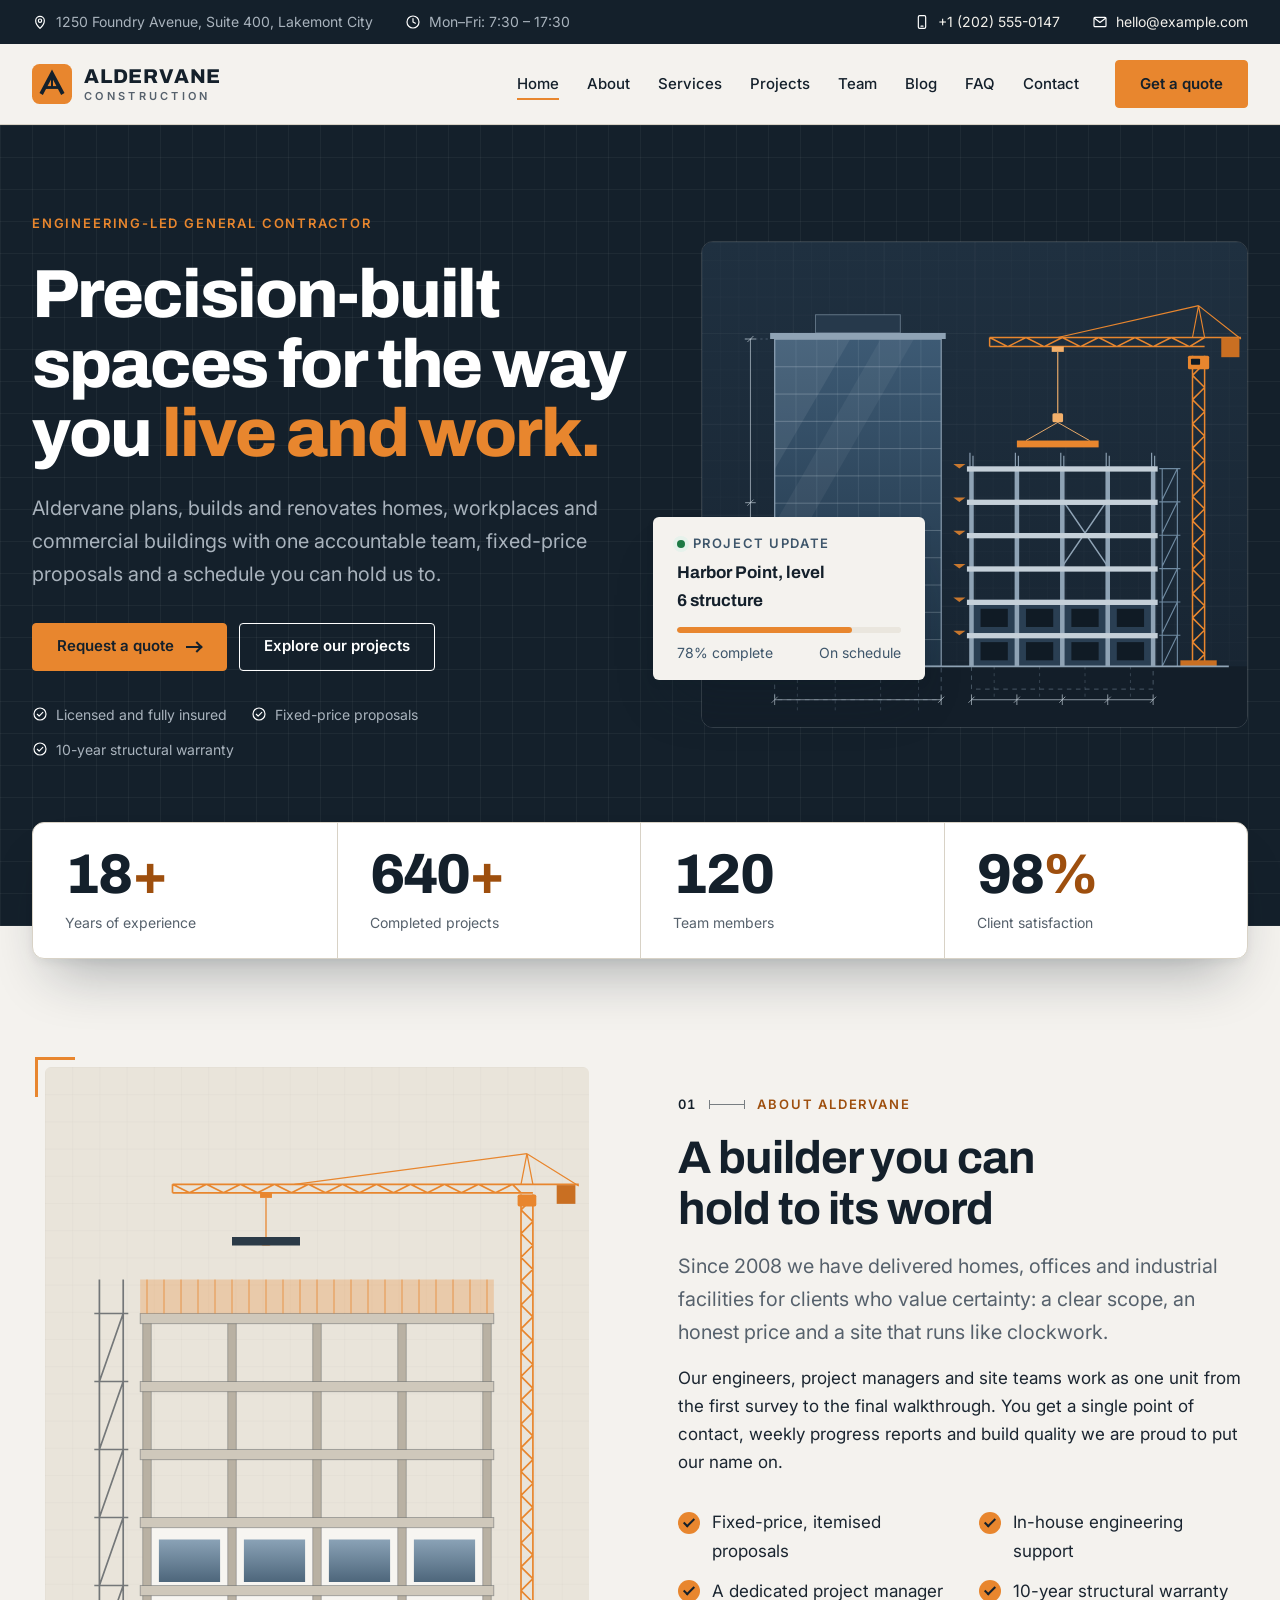
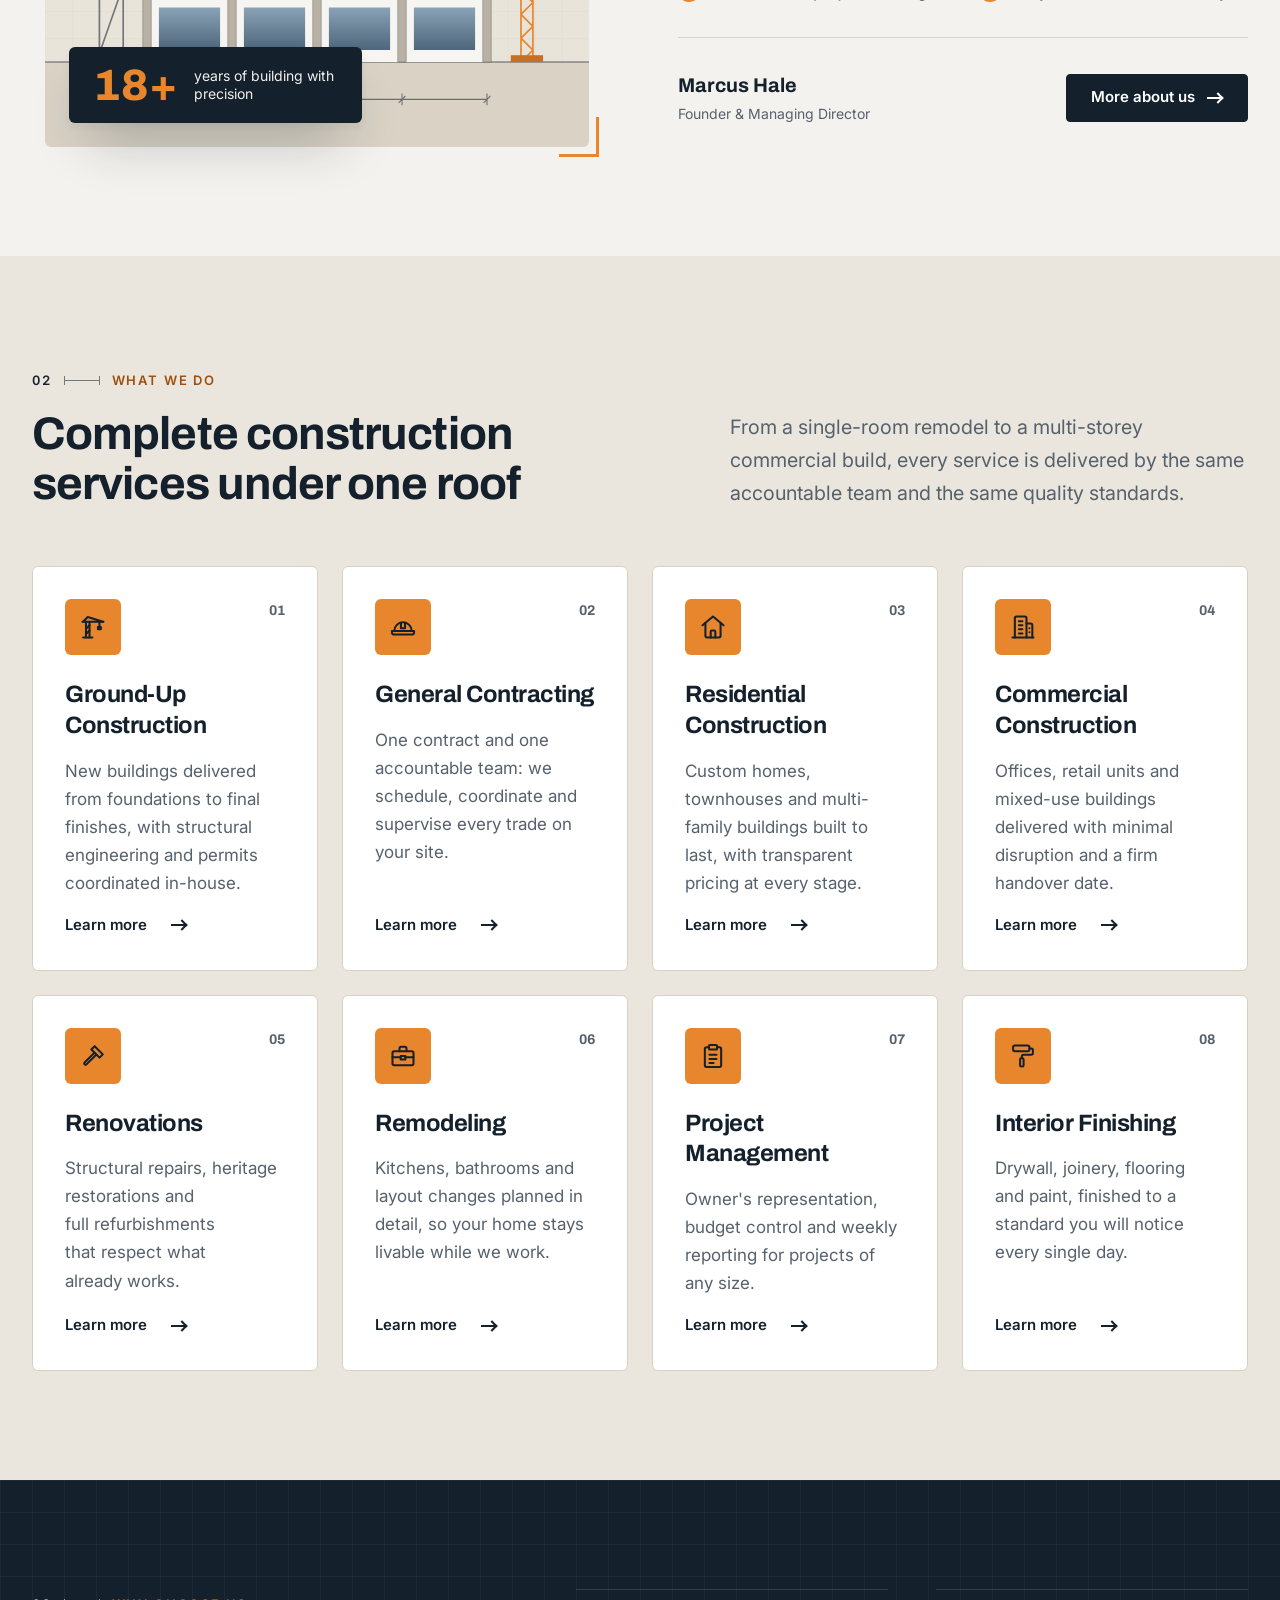
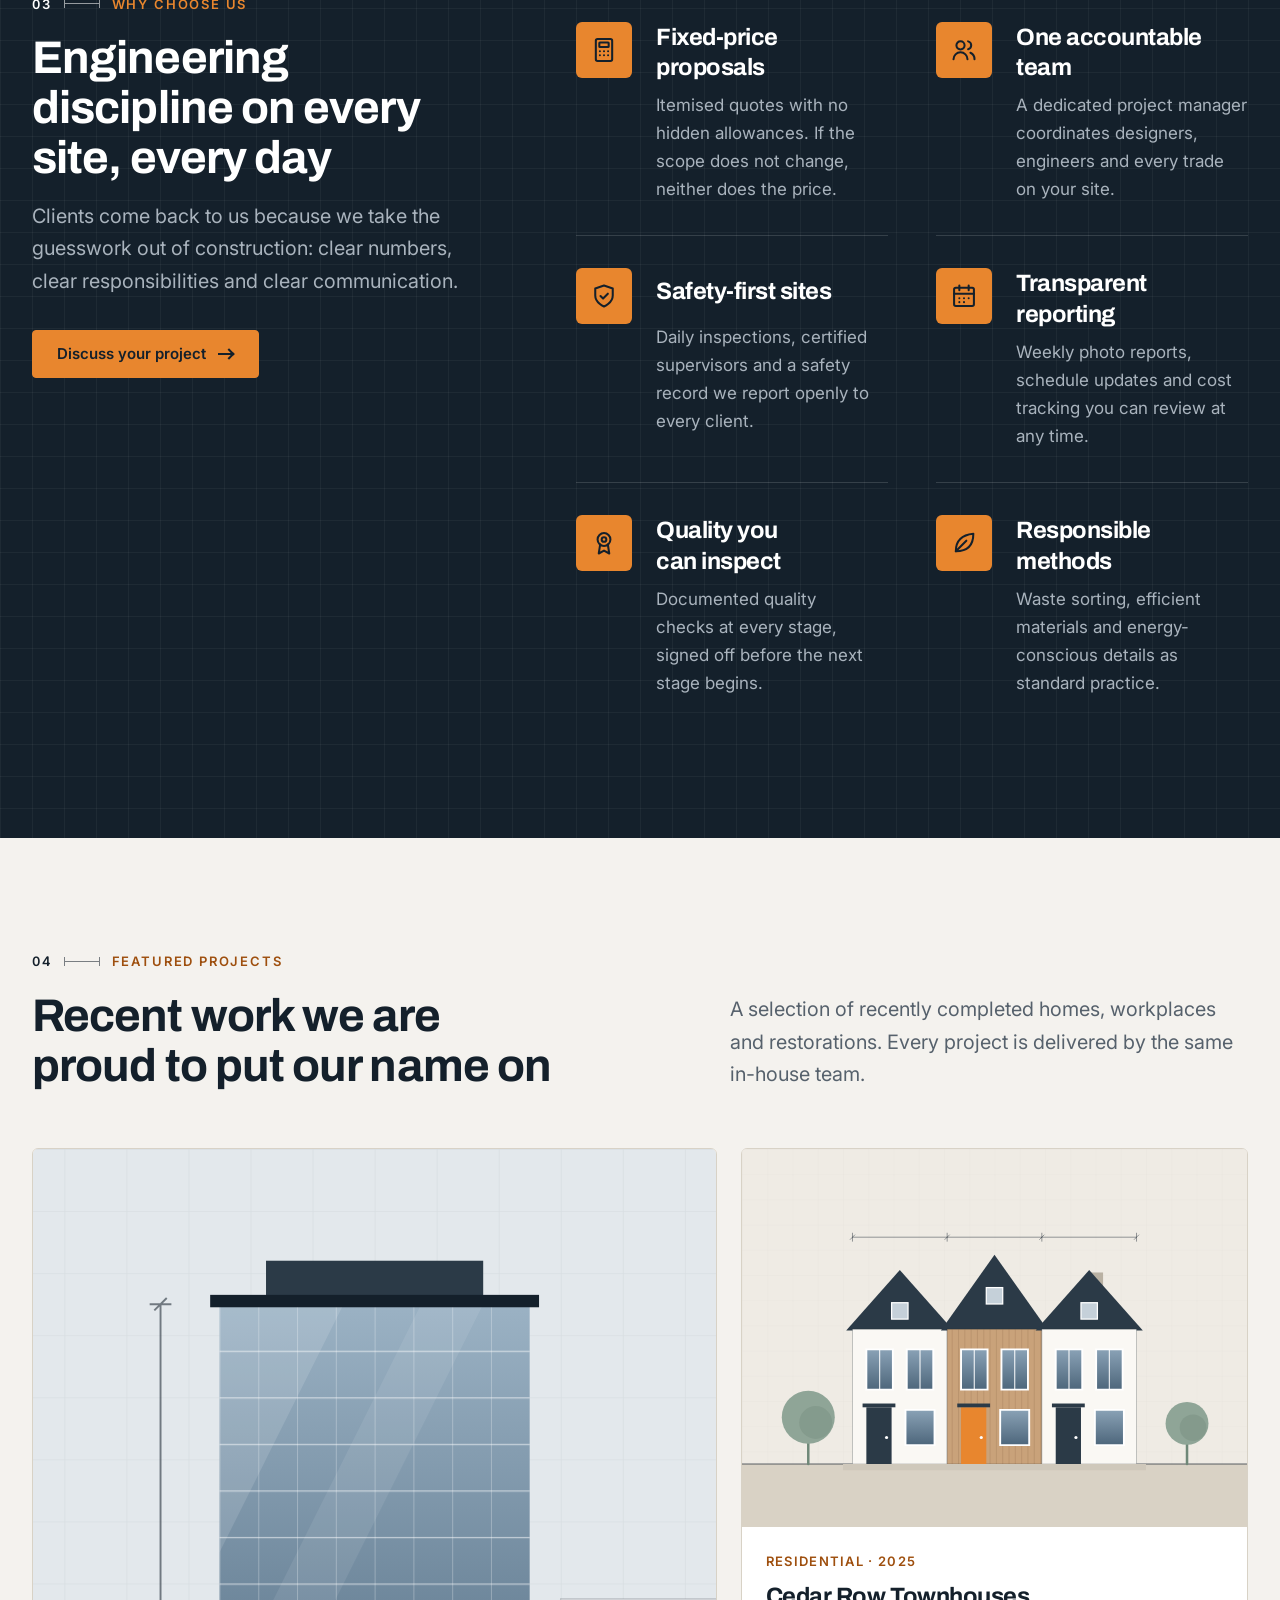
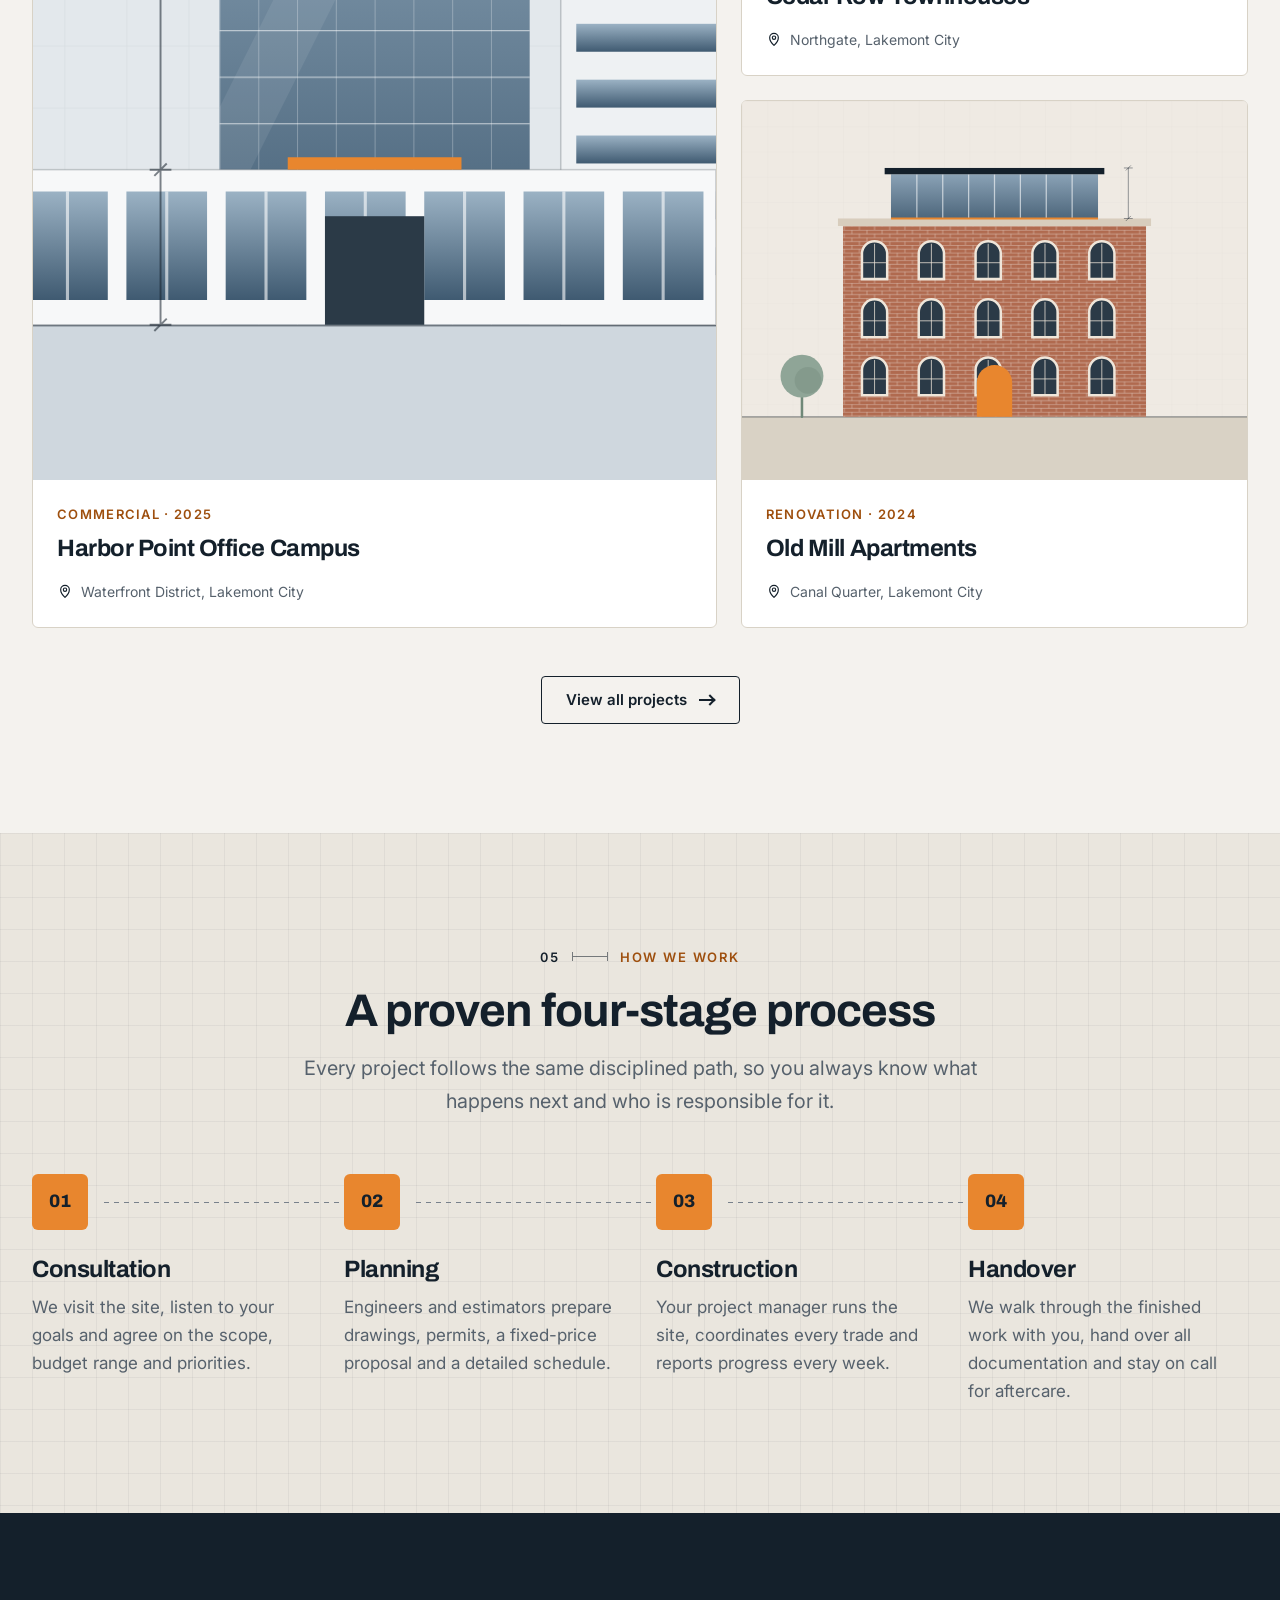
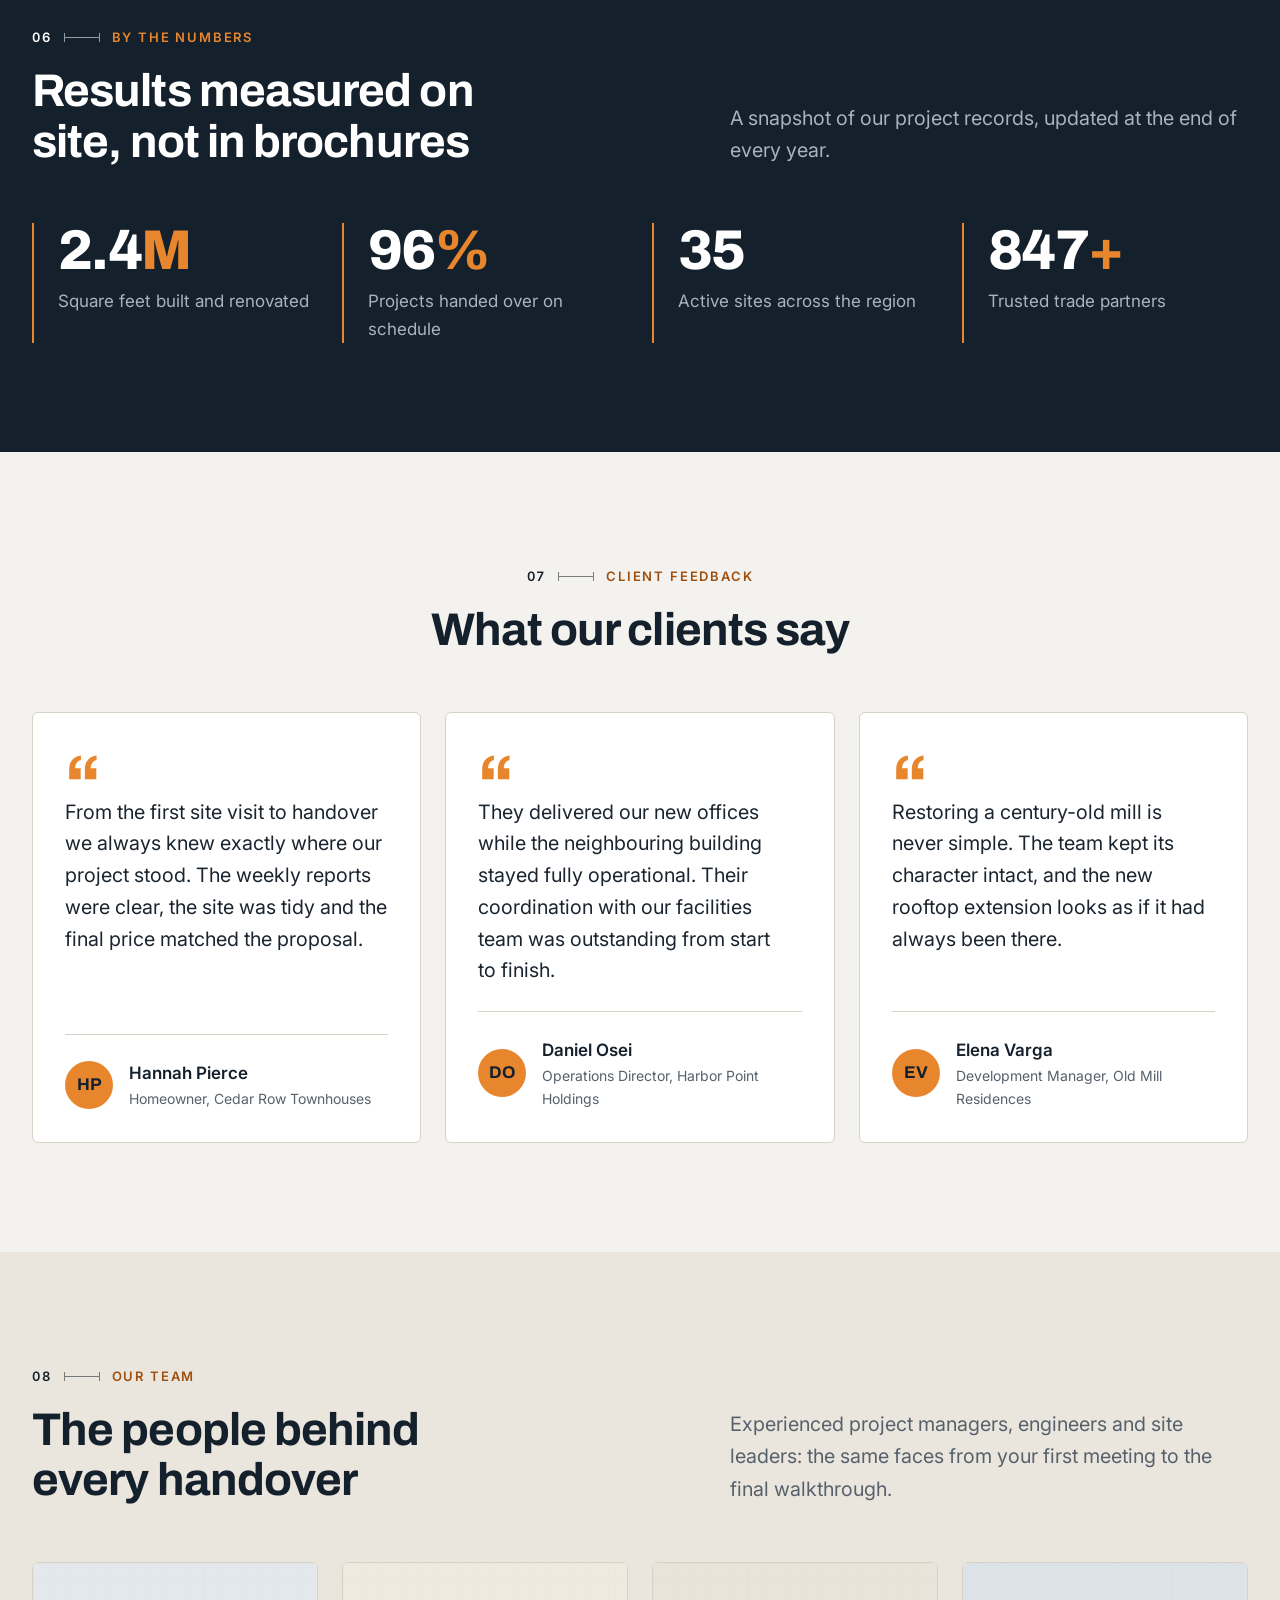
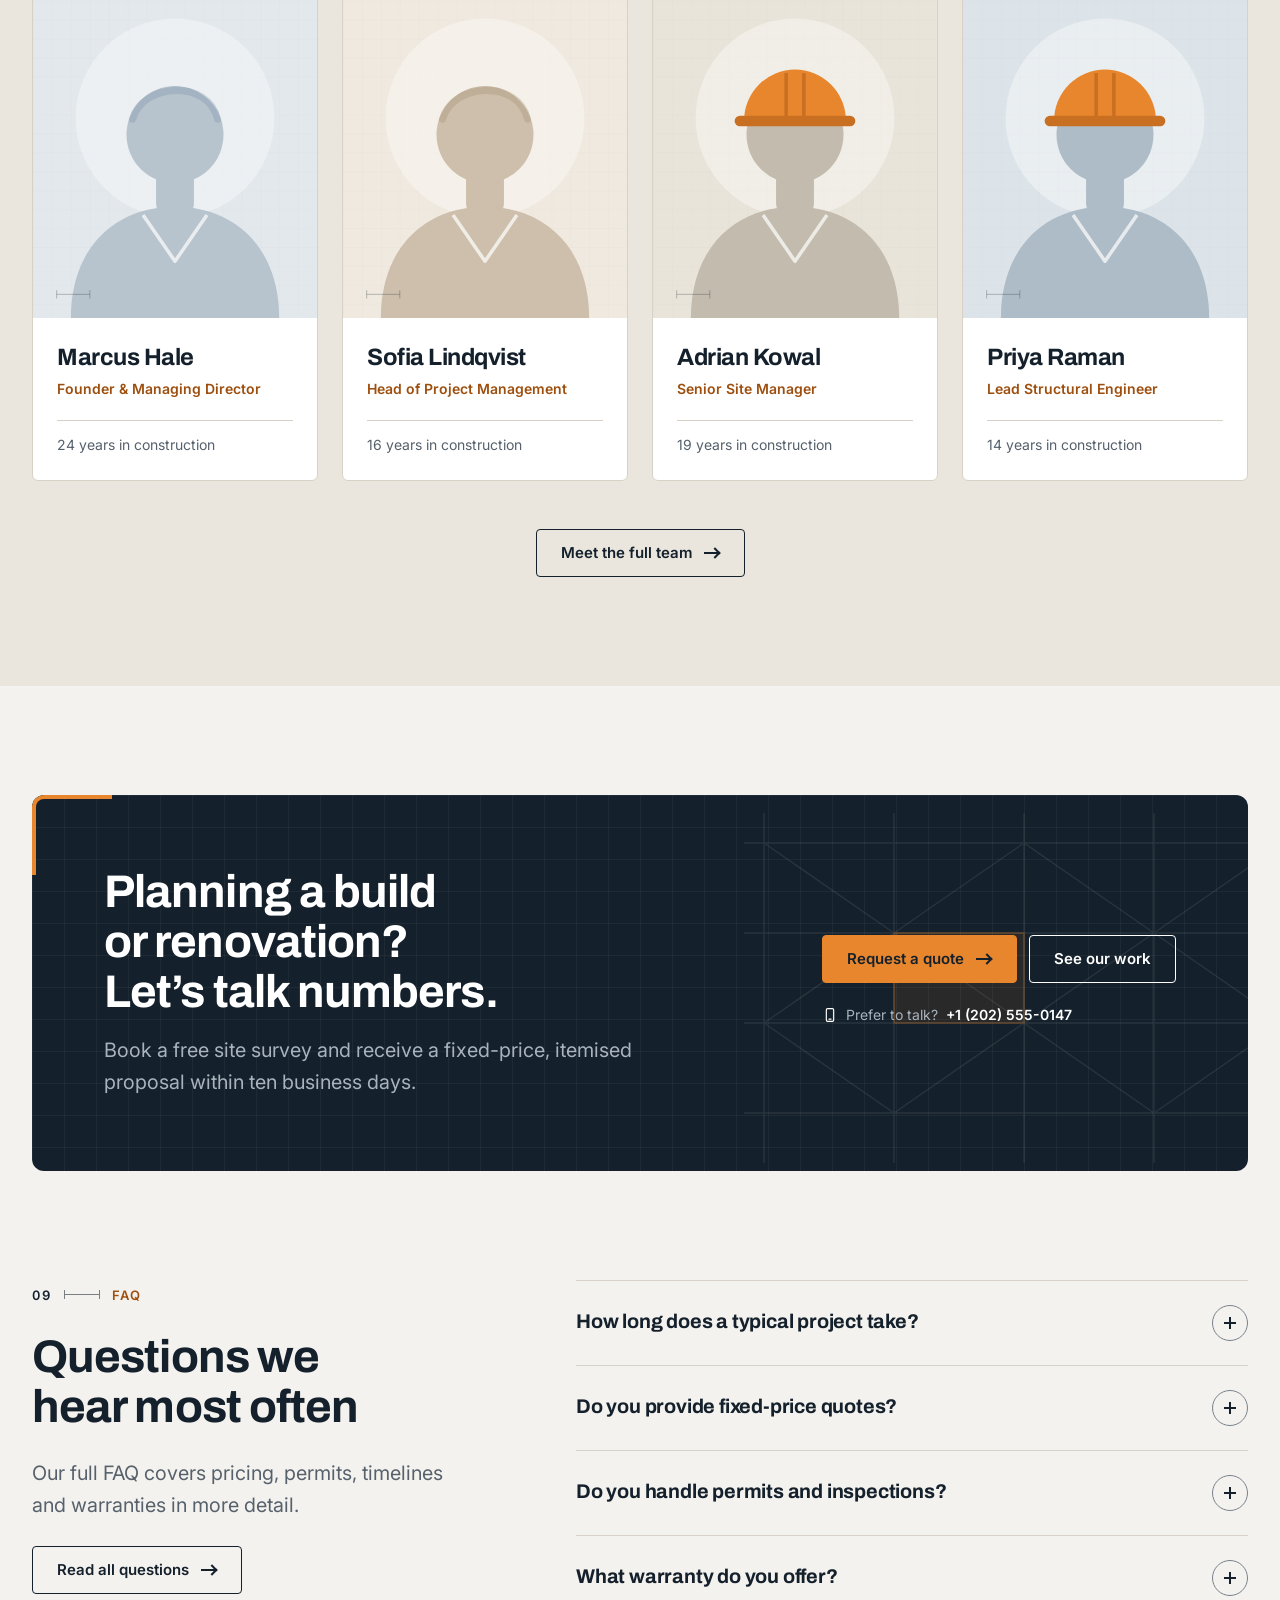
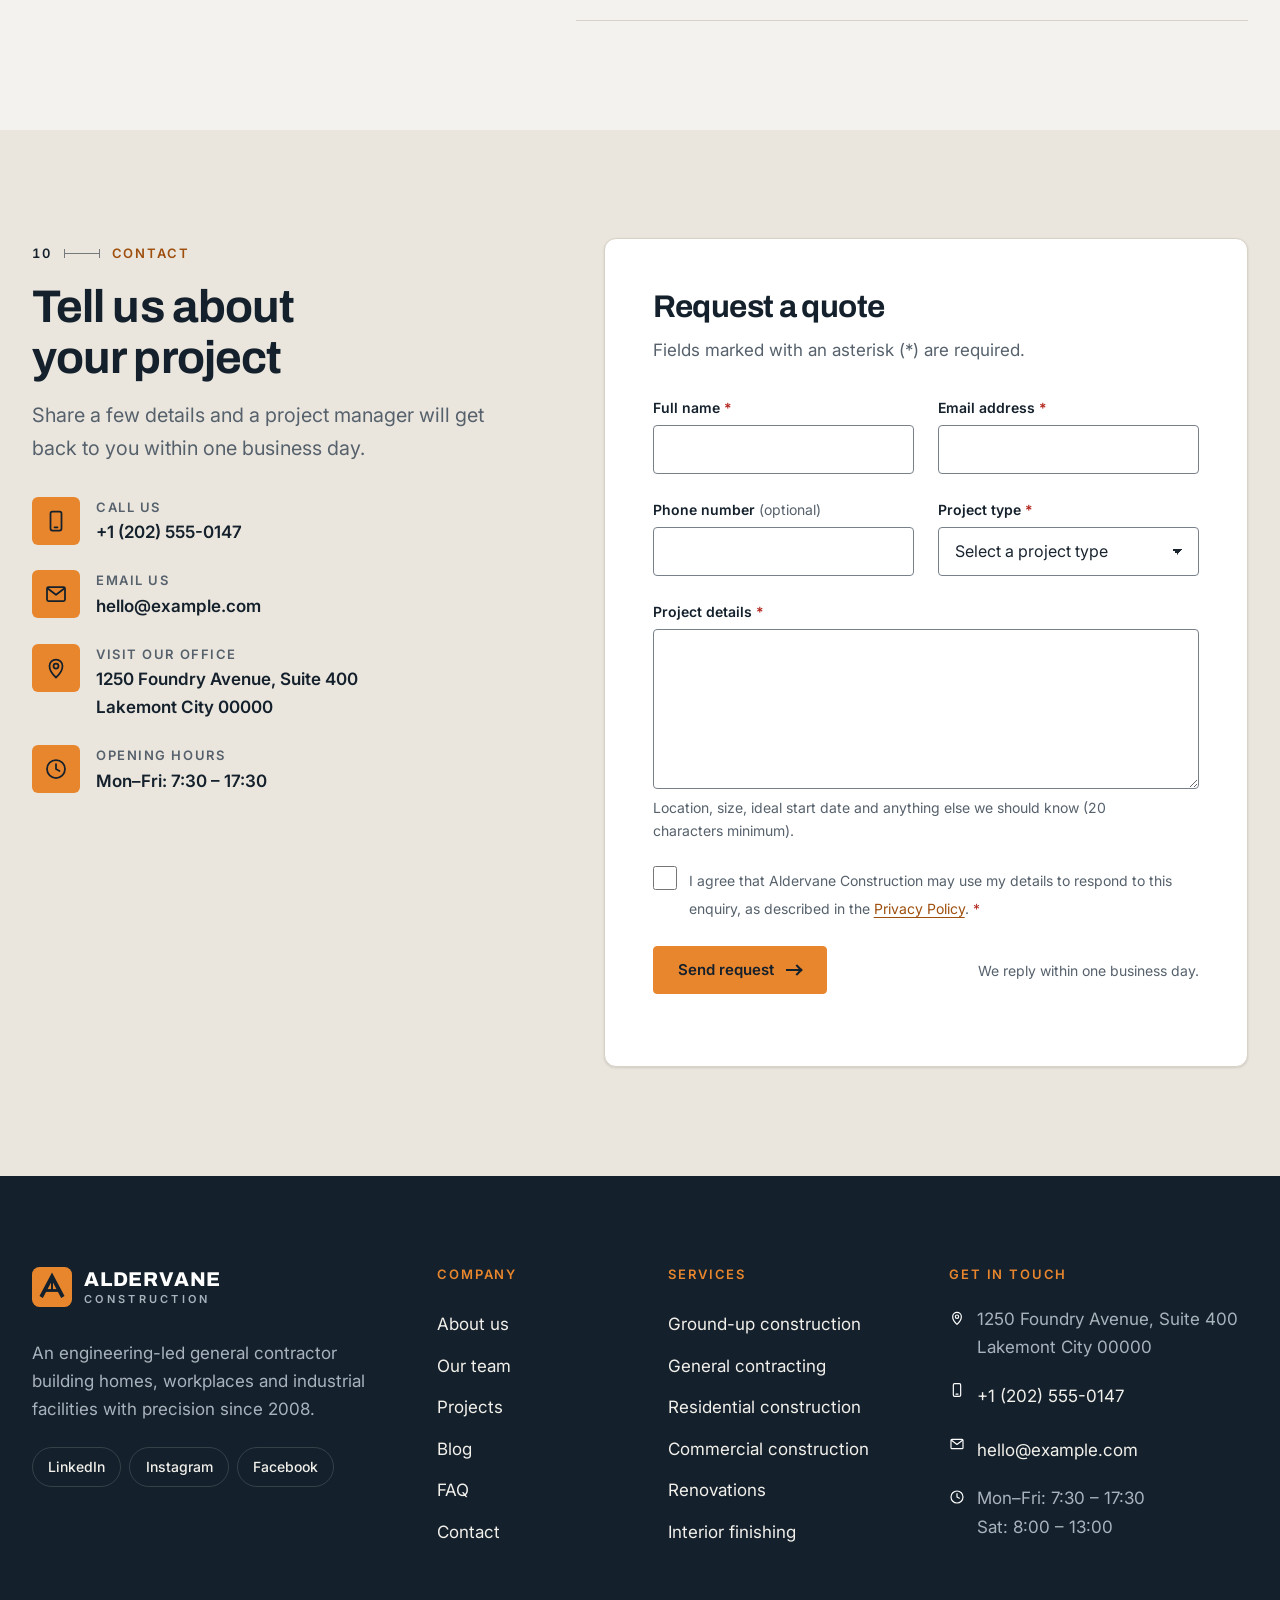
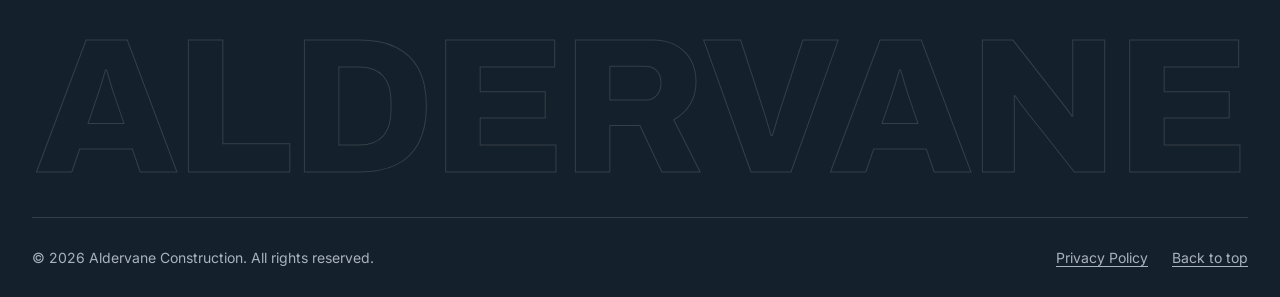
==== index.html @ a49299cb "Add files via upload" ====
<!DOCTYPE html>
<html lang="en">
<head>
    <meta charset="utf-8">
    <meta name="viewport" content="width=device-width, initial-scale=1">
    <title>Aldervane Construction | General Contractor & Builders</title>
    <meta name="description" content="Aldervane Construction is a general contractor delivering residential, commercial and renovation projects with fixed-price proposals and one accountable team.">
    <meta name="robots" content="index, follow">
    <link rel="canonical" href="https://www.example.com/">

    <!-- Social sharing: replace https://www.example.com with your own domain -->
    <meta property="og:type" content="website">
    <meta property="og:site_name" content="Aldervane Construction">
    <meta property="og:title" content="Aldervane Construction | General Contractor & Builders">
    <meta property="og:description" content="Aldervane Construction is a general contractor delivering residential, commercial and renovation projects with fixed-price proposals and one accountable team.">
    <meta property="og:url" content="https://www.example.com/">
    <meta property="og:image" content="https://www.example.com/assets/images/social/og-image.jpg">
    <meta property="og:image:width" content="1200">
    <meta property="og:image:height" content="630">
    <meta property="og:image:alt" content="Aldervane Construction logo beside an illustration of a building under construction">
    <meta property="og:locale" content="en_US">
    <meta name="twitter:card" content="summary_large_image">
    <meta name="twitter:title" content="Aldervane Construction | General Contractor & Builders">
    <meta name="twitter:description" content="Aldervane Construction is a general contractor delivering residential, commercial and renovation projects with fixed-price proposals and one accountable team.">
    <meta name="twitter:image" content="https://www.example.com/assets/images/social/og-image.jpg">
    <meta name="twitter:image:alt" content="Aldervane Construction logo beside an illustration of a building under construction">

    <!-- Favicons -->
    <link rel="icon" href="assets/images/favicon/favicon.ico" sizes="32x32">
    <link rel="icon" href="assets/images/favicon/favicon.svg" type="image/svg+xml">
    <link rel="apple-touch-icon" href="assets/images/favicon/apple-touch-icon.png">
    <link rel="manifest" href="site.webmanifest">
    <meta name="theme-color" content="#14202b">

    <!-- Google Fonts: Archivo (headings) and Inter (body text), SIL Open Font License 1.1 -->
    <link rel="preconnect" href="https://fonts.googleapis.com">
    <link rel="preconnect" href="https://fonts.gstatic.com" crossorigin>
    <link rel="stylesheet" href="https://fonts.googleapis.com/css2?family=Archivo:wght@600..800&amp;family=Inter:wght@400..700&amp;display=swap">

    <!-- Template styles (keep this order) -->
    <link rel="stylesheet" href="assets/css/reset.css">
    <link rel="stylesheet" href="assets/css/variables.css">
    <link rel="stylesheet" href="assets/css/base.css">
    <link rel="stylesheet" href="assets/css/layout.css">
    <link rel="stylesheet" href="assets/css/components.css">
    <link rel="stylesheet" href="assets/css/pages.css">
    <link rel="stylesheet" href="assets/css/utilities.css">
    <link rel="stylesheet" href="assets/css/animations.css">
    <noscript><link rel="stylesheet" href="assets/css/noscript.css"></noscript>

    <!-- Scripts: deferred, one file per feature -->
    <script src="assets/js/main.js" defer></script>
    <script src="assets/js/navigation.js" defer></script>
    <script src="assets/js/animations.js" defer></script>
    <script src="assets/js/counters.js" defer></script>
    <script src="assets/js/accordion.js" defer></script>
    <script src="assets/js/form-validation.js" defer></script>

    <!-- Structured data (JSON-LD, not executable): update with your real business details -->
    <script type="application/ld+json">
        {
            "@context": "https://schema.org",
            "@type": "GeneralContractor",
            "name": "Aldervane Construction",
            "url": "https://www.example.com/",
            "logo": "https://www.example.com/assets/images/favicon/icon-512.png",
            "image": "https://www.example.com/assets/images/social/og-image.jpg",
            "telephone": "+1-202-555-0147",
            "email": "hello@example.com",
            "address": {
                "@type": "PostalAddress",
                "streetAddress": "1250 Foundry Avenue, Suite 400",
                "addressLocality": "Lakemont City",
                "postalCode": "00000",
                "addressCountry": "US"
            },
            "openingHours": ["Mo-Fr 07:30-17:30", "Sa 08:00-13:00"]
        }
    </script>
</head>
<body id="top">
    <a class="skip-link" href="#main-content">Skip to main content</a>

    <!-- ======================================================================
         Top bar (visible on large screens) — edit contact details here
         ====================================================================== -->
    <aside class="topbar theme-dark" aria-label="Contact information">
        <div class="container topbar__inner">
            <ul class="topbar__list">
                <li class="topbar__item"><img class="icon icon--sm" src="assets/icons/map-pin.svg" alt="" width="24" height="24"> 1250 Foundry Avenue, Suite 400, Lakemont City</li>
                <li class="topbar__item"><img class="icon icon--sm" src="assets/icons/clock.svg" alt="" width="24" height="24"> Mon–Fri: 7:30 – 17:30</li>
            </ul>
            <ul class="topbar__list">
                <li class="topbar__item"><img class="icon icon--sm" src="assets/icons/phone.svg" alt="" width="24" height="24"> <a class="topbar__link" href="tel:+12025550147">+1 (202) 555-0147</a></li>
                <li class="topbar__item"><img class="icon icon--sm" src="assets/icons/mail.svg" alt="" width="24" height="24"> <a class="topbar__link" href="mailto:hello@example.com">hello@example.com</a></li>
            </ul>
        </div>
    </aside>

    <!-- ======================================================================
         Header and primary navigation
         ====================================================================== -->
    <header class="site-header" data-site-header>
        <div class="container site-header__inner">
            <!-- Logo: replace the mark image and the company name text -->
            <a class="logo" href="index.html">
                <img class="logo__mark" src="assets/images/logo/logo-mark.svg" alt="" width="40" height="40">
                <span class="logo__text">
                    <span class="logo__name">Aldervane</span>
                    <span class="logo__tagline">Construction</span>
                </span>
            </a>

            <nav class="site-nav" id="site-nav" aria-label="Primary" data-nav>
                <ul class="site-nav__list">
                    <li class="site-nav__item"><a class="site-nav__link" href="index.html" aria-current="page">Home</a></li>
                    <li class="site-nav__item"><a class="site-nav__link" href="about.html">About</a></li>
                    <li class="site-nav__item"><a class="site-nav__link" href="services.html">Services</a></li>
                    <li class="site-nav__item"><a class="site-nav__link" href="projects.html">Projects</a></li>
                    <li class="site-nav__item"><a class="site-nav__link" href="team.html">Team</a></li>
                    <li class="site-nav__item"><a class="site-nav__link" href="blog.html">Blog</a></li>
                    <li class="site-nav__item"><a class="site-nav__link" href="faq.html">FAQ</a></li>
                    <li class="site-nav__item"><a class="site-nav__link" href="contact.html">Contact</a></li>
                </ul>
                <div class="site-nav__extra">
                    <a class="btn btn--primary btn--block" href="contact.html#contact-form">Get a free quote <span class="arrow" aria-hidden="true"></span></a>
                    <div class="site-nav__contact">
                        <a href="tel:+12025550147"><img class="icon" src="assets/icons/phone.svg" alt="" width="24" height="24"> +1 (202) 555-0147</a>
                        <a href="mailto:hello@example.com"><img class="icon" src="assets/icons/mail.svg" alt="" width="24" height="24"> hello@example.com</a>
                    </div>
                </div>
            </nav>

            <div class="site-header__actions">
                <a class="btn btn--primary site-header__cta" href="contact.html#contact-form">Get a quote</a>
                <button class="nav-toggle" type="button" aria-expanded="false" aria-controls="site-nav" data-nav-toggle>
                    <span class="nav-toggle__icon" aria-hidden="true"></span>
                    <span class="visually-hidden">Menu</span>
                </button>
            </div>
        </div>
    </header>

    <main id="main-content" tabindex="-1">
        <!-- ==================================================================
             Hero
             ================================================================== -->
        <section class="hero theme-dark bg-grid" aria-labelledby="hero-title">
            <div class="container hero__inner">
                <div class="hero__content">
                    <p class="eyebrow">Engineering-led general contractor</p>
                    <h1 class="hero__title" id="hero-title">Precision-built spaces for the way you <span class="hero__title-accent">live and work.</span></h1>
                    <p class="hero__lead">Aldervane plans, builds and renovates homes, workplaces and commercial buildings with one accountable team, fixed-price proposals and a schedule you can hold us to.</p>
                    <div class="hero__actions">
                        <a class="btn btn--primary" href="contact.html#contact-form">Request a quote <span class="arrow" aria-hidden="true"></span></a>
                        <a class="btn btn--outline" href="projects.html">Explore our projects</a>
                    </div>
                    <ul class="hero__points">
                        <li class="hero__point"><img class="icon icon--sm" src="assets/icons/check.svg" alt="" width="24" height="24"> Licensed and fully insured</li>
                        <li class="hero__point"><img class="icon icon--sm" src="assets/icons/check.svg" alt="" width="24" height="24"> Fixed-price proposals</li>
                        <li class="hero__point"><img class="icon icon--sm" src="assets/icons/check.svg" alt="" width="24" height="24"> 10-year structural warranty</li>
                    </ul>
                </div>

                <div class="hero__media">
                    <!-- Hero image: replace with a 1440 x 1280 px WebP/AVIF photo -->
                    <img class="hero__image" src="assets/images/hero/hero-building.svg" alt="Illustration of a finished glass office tower next to a building frame under construction, served by a tower crane" width="720" height="640" fetchpriority="high">
                    <div class="hero__card">
                        <p class="hero__card-label">Project update</p>
                        <p class="hero__card-title" id="hero-progress-label">Harbor Point, level 6 structure</p>
                        <progress class="hero__progress" value="78" max="100" aria-labelledby="hero-progress-label">78%</progress>
                        <p class="hero__card-meta"><span>78% complete</span><span>On schedule</span></p>
                    </div>
                </div>
            </div>
        </section>

        <!-- ==================================================================
             Key figures (animated counters: see assets/js/counters.js)
             ================================================================== -->
        <section class="hero-stats" aria-label="Key figures">
            <div class="container">
                <ul class="stats stats--panel">
                    <li class="stat">
                        <span class="stat__value"><span data-counter="18">18</span><span class="stat__suffix">+</span></span>
                        <span class="stat__label">Years of experience</span>
                    </li>
                    <li class="stat">
                        <span class="stat__value"><span data-counter="640">640</span><span class="stat__suffix">+</span></span>
                        <span class="stat__label">Completed projects</span>
                    </li>
                    <li class="stat">
                        <span class="stat__value"><span data-counter="120">120</span></span>
                        <span class="stat__label">Team members</span>
                    </li>
                    <li class="stat">
                        <span class="stat__value"><span data-counter="98">98</span><span class="stat__suffix">%</span></span>
                        <span class="stat__label">Client satisfaction</span>
                    </li>
                </ul>
            </div>
        </section>

        <!-- ==================================================================
             About
             ================================================================== -->
        <section class="section" aria-labelledby="about-title">
            <div class="container split">
                <figure class="media-frame about-intro__media" data-reveal>
                    <!-- Replace with a 1200 x 1500 px WebP/AVIF photo -->
                    <img class="media-frame__image" src="assets/images/about/about-site.svg" alt="Illustration of a concrete building frame rising on site, with scaffolding and a tower crane" width="640" height="800" loading="lazy" decoding="async">
                    <div class="media-badge">
                        <span class="media-badge__value">18+</span>
                        <span class="media-badge__label">years of building with precision</span>
                    </div>
                </figure>

                <div class="about-intro__body" data-reveal>
                    <p class="eyebrow"><span class="eyebrow__index">01</span>About Aldervane</p>
                    <h2 class="section-head__title" id="about-title">A builder you can hold to its word</h2>
                    <p class="section-head__lead">Since 2008 we have delivered homes, offices and industrial facilities for clients who value certainty: a clear scope, an honest price and a site that runs like clockwork.</p>
                    <p>Our engineers, project managers and site teams work as one unit from the first survey to the final walkthrough. You get a single point of contact, weekly progress reports and build quality we are proud to put our name on.</p>
                    <ul class="checklist checklist--columns">
                        <li class="checklist__item">Fixed-price, itemised proposals</li>
                        <li class="checklist__item">In-house engineering support</li>
                        <li class="checklist__item">A dedicated project manager</li>
                        <li class="checklist__item">10-year structural warranty</li>
                    </ul>
                    <div class="about-intro__footer">
                        <div class="signature">
                            <p class="signature__name">Marcus Hale</p>
                            <p class="signature__role">Founder &amp; Managing Director</p>
                        </div>
                        <a class="btn btn--dark" href="about.html">More about us <span class="arrow" aria-hidden="true"></span></a>
                    </div>
                </div>
            </div>
        </section>

        <!-- ==================================================================
             Services
             ================================================================== -->
        <section class="section section--alt" aria-labelledby="services-title">
            <div class="container">
                <div class="section-head section-head--split" data-reveal>
                    <div>
                        <p class="eyebrow"><span class="eyebrow__index">02</span>What we do</p>
                        <h2 class="section-head__title" id="services-title">Complete construction services under one roof</h2>
                    </div>
                    <p class="section-head__lead">From a single-room remodel to a multi-storey commercial build, every service is delivered by the same accountable team and the same quality standards.</p>
                </div>

                <ul class="grid grid--4">
                    <li data-reveal>
                        <article class="service-card">
                            <div class="service-card__head">
                                <span class="icon-tile"><img class="icon" src="assets/icons/crane.svg" alt="" width="24" height="24"></span>
                                <span class="service-card__index" aria-hidden="true">01</span>
                            </div>
                            <h3 class="service-card__title">Ground-Up Construction</h3>
                            <p class="service-card__text">New buildings delivered from foundations to final finishes, with structural engineering and permits coordinated in-house.</p>
                            <a class="link-arrow service-card__link" href="service-details.html">Learn more<span class="visually-hidden"> about ground-up construction</span> <span class="arrow" aria-hidden="true"></span></a>
                        </article>
                    </li>
                    <li data-reveal>
                        <article class="service-card">
                            <div class="service-card__head">
                                <span class="icon-tile"><img class="icon" src="assets/icons/helmet.svg" alt="" width="24" height="24"></span>
                                <span class="service-card__index" aria-hidden="true">02</span>
                            </div>
                            <h3 class="service-card__title">General Contracting</h3>
                            <p class="service-card__text">One contract and one accountable team: we schedule, coordinate and supervise every trade on your site.</p>
                            <a class="link-arrow service-card__link" href="service-details.html">Learn more<span class="visually-hidden"> about general contracting</span> <span class="arrow" aria-hidden="true"></span></a>
                        </article>
                    </li>
                    <li data-reveal>
                        <article class="service-card">
                            <div class="service-card__head">
                                <span class="icon-tile"><img class="icon" src="assets/icons/house.svg" alt="" width="24" height="24"></span>
                                <span class="service-card__index" aria-hidden="true">03</span>
                            </div>
                            <h3 class="service-card__title">Residential Construction</h3>
                            <p class="service-card__text">Custom homes, townhouses and multi-family buildings built to last, with transparent pricing at every stage.</p>
                            <a class="link-arrow service-card__link" href="service-details.html">Learn more<span class="visually-hidden"> about residential construction</span> <span class="arrow" aria-hidden="true"></span></a>
                        </article>
                    </li>
                    <li data-reveal>
                        <article class="service-card">
                            <div class="service-card__head">
                                <span class="icon-tile"><img class="icon" src="assets/icons/building.svg" alt="" width="24" height="24"></span>
                                <span class="service-card__index" aria-hidden="true">04</span>
                            </div>
                            <h3 class="service-card__title">Commercial Construction</h3>
                            <p class="service-card__text">Offices, retail units and mixed-use buildings delivered with minimal disruption and a firm handover date.</p>
                            <a class="link-arrow service-card__link" href="service-details.html">Learn more<span class="visually-hidden"> about commercial construction</span> <span class="arrow" aria-hidden="true"></span></a>
                        </article>
                    </li>
                    <li data-reveal>
                        <article class="service-card">
                            <div class="service-card__head">
                                <span class="icon-tile"><img class="icon" src="assets/icons/hammer.svg" alt="" width="24" height="24"></span>
                                <span class="service-card__index" aria-hidden="true">05</span>
                            </div>
                            <h3 class="service-card__title">Renovations</h3>
                            <p class="service-card__text">Structural repairs, heritage restorations and full refurbishments that respect what already works.</p>
                            <a class="link-arrow service-card__link" href="service-details.html">Learn more<span class="visually-hidden"> about renovations</span> <span class="arrow" aria-hidden="true"></span></a>
                        </article>
                    </li>
                    <li data-reveal>
                        <article class="service-card">
                            <div class="service-card__head">
                                <span class="icon-tile"><img class="icon" src="assets/icons/tools.svg" alt="" width="24" height="24"></span>
                                <span class="service-card__index" aria-hidden="true">06</span>
                            </div>
                            <h3 class="service-card__title">Remodeling</h3>
                            <p class="service-card__text">Kitchens, bathrooms and layout changes planned in detail, so your home stays livable while we work.</p>
                            <a class="link-arrow service-card__link" href="service-details.html">Learn more<span class="visually-hidden"> about remodeling</span> <span class="arrow" aria-hidden="true"></span></a>
                        </article>
                    </li>
                    <li data-reveal>
                        <article class="service-card">
                            <div class="service-card__head">
                                <span class="icon-tile"><img class="icon" src="assets/icons/clipboard.svg" alt="" width="24" height="24"></span>
                                <span class="service-card__index" aria-hidden="true">07</span>
                            </div>
                            <h3 class="service-card__title">Project Management</h3>
                            <p class="service-card__text">Owner's representation, budget control and weekly reporting for projects of any size.</p>
                            <a class="link-arrow service-card__link" href="service-details.html">Learn more<span class="visually-hidden"> about project management</span> <span class="arrow" aria-hidden="true"></span></a>
                        </article>
                    </li>
                    <li data-reveal>
                        <article class="service-card">
                            <div class="service-card__head">
                                <span class="icon-tile"><img class="icon" src="assets/icons/paint-roller.svg" alt="" width="24" height="24"></span>
                                <span class="service-card__index" aria-hidden="true">08</span>
                            </div>
                            <h3 class="service-card__title">Interior Finishing</h3>
                            <p class="service-card__text">Drywall, joinery, flooring and paint, finished to a standard you will notice every single day.</p>
                            <a class="link-arrow service-card__link" href="service-details.html">Learn more<span class="visually-hidden"> about interior finishing</span> <span class="arrow" aria-hidden="true"></span></a>
                        </article>
                    </li>
                </ul>
            </div>
        </section>

        <!-- ==================================================================
             Why choose us
             ================================================================== -->
        <section class="section theme-dark bg-grid" aria-labelledby="why-title">
            <div class="container why__layout">
                <div class="why__intro" data-reveal>
                    <p class="eyebrow"><span class="eyebrow__index">03</span>Why choose us</p>
                    <h2 class="section-head__title" id="why-title">Engineering discipline on every site, every day</h2>
                    <p class="section-head__lead">Clients come back to us because we take the guesswork out of construction: clear numbers, clear responsibilities and clear communication.</p>
                    <a class="btn btn--primary" href="contact.html#contact-form">Discuss your project <span class="arrow" aria-hidden="true"></span></a>
                </div>

                <div class="why__grid">
                    <article class="feature" data-reveal>
                        <span class="icon-tile"><img class="icon" src="assets/icons/calculator.svg" alt="" width="24" height="24"></span>
                        <h3 class="feature__title">Fixed-price proposals</h3>
                        <p class="feature__text">Itemised quotes with no hidden allowances. If the scope does not change, neither does the price.</p>
                    </article>
                    <article class="feature" data-reveal>
                        <span class="icon-tile"><img class="icon" src="assets/icons/users.svg" alt="" width="24" height="24"></span>
                        <h3 class="feature__title">One accountable team</h3>
                        <p class="feature__text">A dedicated project manager coordinates designers, engineers and every trade on your site.</p>
                    </article>
                    <article class="feature" data-reveal>
                        <span class="icon-tile"><img class="icon" src="assets/icons/shield.svg" alt="" width="24" height="24"></span>
                        <h3 class="feature__title">Safety-first sites</h3>
                        <p class="feature__text">Daily inspections, certified supervisors and a safety record we report openly to every client.</p>
                    </article>
                    <article class="feature" data-reveal>
                        <span class="icon-tile"><img class="icon" src="assets/icons/calendar.svg" alt="" width="24" height="24"></span>
                        <h3 class="feature__title">Transparent reporting</h3>
                        <p class="feature__text">Weekly photo reports, schedule updates and cost tracking you can review at any time.</p>
                    </article>
                    <article class="feature" data-reveal>
                        <span class="icon-tile"><img class="icon" src="assets/icons/award.svg" alt="" width="24" height="24"></span>
                        <h3 class="feature__title">Quality you can inspect</h3>
                        <p class="feature__text">Documented quality checks at every stage, signed off before the next stage begins.</p>
                    </article>
                    <article class="feature" data-reveal>
                        <span class="icon-tile"><img class="icon" src="assets/icons/leaf.svg" alt="" width="24" height="24"></span>
                        <h3 class="feature__title">Responsible methods</h3>
                        <p class="feature__text">Waste sorting, efficient materials and energy-conscious details as standard practice.</p>
                    </article>
                </div>
            </div>
        </section>

        <!-- ==================================================================
             Featured projects
             ================================================================== -->
        <section class="section" aria-labelledby="projects-title">
            <div class="container">
                <div class="section-head section-head--split" data-reveal>
                    <div>
                        <p class="eyebrow"><span class="eyebrow__index">04</span>Featured projects</p>
                        <h2 class="section-head__title" id="projects-title">Recent work we are proud to put our name on</h2>
                    </div>
                    <p class="section-head__lead">A selection of recently completed homes, workplaces and restorations. Every project is delivered by the same in-house team.</p>
                </div>

                <div class="projects-featured">
                    <article class="project-card project-card--large" data-reveal>
                        <div class="project-card__media">
                            <img class="project-card__image" src="assets/images/projects/project-02.svg" alt="Elevation drawing of a glass office tower rising above a two-storey podium" width="800" height="600" loading="lazy" decoding="async">
                            <span class="project-card__badge" aria-hidden="true"><img class="icon" src="assets/icons/arrow-up-right.svg" alt="" width="24" height="24"></span>
                        </div>
                        <div class="project-card__body">
                            <p class="project-card__category">Commercial · 2025</p>
                            <h3 class="project-card__title"><a class="project-card__link" href="project-details.html">Harbor Point Office Campus</a></h3>
                            <p class="project-card__meta"><img class="icon icon--sm" src="assets/icons/map-pin.svg" alt="" width="24" height="24"> Waterfront District, Lakemont City</p>
                        </div>
                    </article>
                    <article class="project-card" data-reveal>
                        <div class="project-card__media">
                            <img class="project-card__image" src="assets/images/projects/project-01.svg" alt="Elevation drawing of three terraced townhouses with pitched roofs" width="800" height="600" loading="lazy" decoding="async">
                            <span class="project-card__badge" aria-hidden="true"><img class="icon" src="assets/icons/arrow-up-right.svg" alt="" width="24" height="24"></span>
                        </div>
                        <div class="project-card__body">
                            <p class="project-card__category">Residential · 2025</p>
                            <h3 class="project-card__title"><a class="project-card__link" href="project-details.html">Cedar Row Townhouses</a></h3>
                            <p class="project-card__meta"><img class="icon icon--sm" src="assets/icons/map-pin.svg" alt="" width="24" height="24"> Northgate, Lakemont City</p>
                        </div>
                    </article>
                    <article class="project-card" data-reveal>
                        <div class="project-card__media">
                            <img class="project-card__image" src="assets/images/projects/project-07.svg" alt="Elevation drawing of a brick mill building with arched windows and a new glass rooftop extension" width="800" height="600" loading="lazy" decoding="async">
                            <span class="project-card__badge" aria-hidden="true"><img class="icon" src="assets/icons/arrow-up-right.svg" alt="" width="24" height="24"></span>
                        </div>
                        <div class="project-card__body">
                            <p class="project-card__category">Renovation · 2024</p>
                            <h3 class="project-card__title"><a class="project-card__link" href="project-details.html">Old Mill Apartments</a></h3>
                            <p class="project-card__meta"><img class="icon icon--sm" src="assets/icons/map-pin.svg" alt="" width="24" height="24"> Canal Quarter, Lakemont City</p>
                        </div>
                    </article>
                </div>

                <div class="section-footer">
                    <a class="btn btn--outline" href="projects.html">View all projects <span class="arrow" aria-hidden="true"></span></a>
                </div>
            </div>
        </section>

        <!-- ==================================================================
             Process
             ================================================================== -->
        <section class="section section--alt bg-grid bg-grid--light" aria-labelledby="process-title">
            <div class="container">
                <div class="section-head section-head--center" data-reveal>
                    <p class="eyebrow"><span class="eyebrow__index">05</span>How we work</p>
                    <h2 class="section-head__title" id="process-title">A proven four-stage process</h2>
                    <p class="section-head__lead">Every project follows the same disciplined path, so you always know what happens next and who is responsible for it.</p>
                </div>

                <ol class="process">
                    <li class="process__step" data-reveal>
                        <span class="process__number" aria-hidden="true">01</span>
                        <h3 class="process__title">Consultation</h3>
                        <p class="process__text">We visit the site, listen to your goals and agree on the scope, budget range and priorities.</p>
                    </li>
                    <li class="process__step" data-reveal>
                        <span class="process__number" aria-hidden="true">02</span>
                        <h3 class="process__title">Planning</h3>
                        <p class="process__text">Engineers and estimators prepare drawings, permits, a fixed-price proposal and a detailed schedule.</p>
                    </li>
                    <li class="process__step" data-reveal>
                        <span class="process__number" aria-hidden="true">03</span>
                        <h3 class="process__title">Construction</h3>
                        <p class="process__text">Your project manager runs the site, coordinates every trade and reports progress every week.</p>
                    </li>
                    <li class="process__step" data-reveal>
                        <span class="process__number" aria-hidden="true">04</span>
                        <h3 class="process__title">Handover</h3>
                        <p class="process__text">We walk through the finished work with you, hand over all documentation and stay on call for aftercare.</p>
                    </li>
                </ol>
            </div>
        </section>

        <!-- ==================================================================
             Numbers
             ================================================================== -->
        <section class="section numbers theme-dark" aria-labelledby="numbers-title">
            <div class="container">
                <div class="section-head section-head--split" data-reveal>
                    <div>
                        <p class="eyebrow"><span class="eyebrow__index">06</span>By the numbers</p>
                        <h2 class="section-head__title" id="numbers-title">Results measured on site, not in brochures</h2>
                    </div>
                    <p class="section-head__lead">A snapshot of our project records, updated at the end of every year.</p>
                </div>

                <ul class="stats">
                    <li class="stat" data-reveal>
                        <span class="stat__value"><span data-counter="2.4" data-decimals="1">2.4</span><span class="stat__suffix">M</span></span>
                        <span class="stat__label">Square feet built and renovated</span>
                    </li>
                    <li class="stat" data-reveal>
                        <span class="stat__value"><span data-counter="96">96</span><span class="stat__suffix">%</span></span>
                        <span class="stat__label">Projects handed over on schedule</span>
                    </li>
                    <li class="stat" data-reveal>
                        <span class="stat__value"><span data-counter="35">35</span></span>
                        <span class="stat__label">Active sites across the region</span>
                    </li>
                    <li class="stat" data-reveal>
                        <span class="stat__value"><span data-counter="850">850</span><span class="stat__suffix">+</span></span>
                        <span class="stat__label">Trusted trade partners</span>
                    </li>
                </ul>
            </div>
        </section>

        <!-- ==================================================================
             Testimonials (demo content: replace with real client feedback)
             ================================================================== -->
        <section class="section" aria-labelledby="testimonials-title">
            <div class="container">
                <div class="section-head section-head--center" data-reveal>
                    <p class="eyebrow"><span class="eyebrow__index">07</span>Client feedback</p>
                    <h2 class="section-head__title" id="testimonials-title">What our clients say</h2>
                </div>

                <div class="grid grid--3">
                    <figure class="testimonial" data-reveal>
                        <blockquote class="testimonial__quote">
                            <p>From the first site visit to handover we always knew exactly where our project stood. The weekly reports were clear, the site was tidy and the final price matched the proposal.</p>
                        </blockquote>
                        <figcaption class="testimonial__author">
                            <span class="testimonial__avatar" aria-hidden="true">HP</span>
                            <span>
                                <span class="testimonial__name">Hannah Pierce</span>
                                <span class="testimonial__role">Homeowner, Cedar Row Townhouses</span>
                            </span>
                        </figcaption>
                    </figure>
                    <figure class="testimonial" data-reveal>
                        <blockquote class="testimonial__quote">
                            <p>They delivered our new offices while the neighbouring building stayed fully operational. Their coordination with our facilities team was outstanding from start to finish.</p>
                        </blockquote>
                        <figcaption class="testimonial__author">
                            <span class="testimonial__avatar" aria-hidden="true">DO</span>
                            <span>
                                <span class="testimonial__name">Daniel Osei</span>
                                <span class="testimonial__role">Operations Director, Harbor Point Holdings</span>
                            </span>
                        </figcaption>
                    </figure>
                    <figure class="testimonial" data-reveal>
                        <blockquote class="testimonial__quote">
                            <p>Restoring a century-old mill is never simple. The team kept its character intact, and the new rooftop extension looks as if it had always been there.</p>
                        </blockquote>
                        <figcaption class="testimonial__author">
                            <span class="testimonial__avatar" aria-hidden="true">EV</span>
                            <span>
                                <span class="testimonial__name">Elena Varga</span>
                                <span class="testimonial__role">Development Manager, Old Mill Residences</span>
                            </span>
                        </figcaption>
                    </figure>
                </div>
            </div>
        </section>

        <!-- ==================================================================
             Team preview
             ================================================================== -->
        <section class="section section--alt" aria-labelledby="team-title">
            <div class="container">
                <div class="section-head section-head--split" data-reveal>
                    <div>
                        <p class="eyebrow"><span class="eyebrow__index">08</span>Our team</p>
                        <h2 class="section-head__title" id="team-title">The people behind every handover</h2>
                    </div>
                    <p class="section-head__lead">Experienced project managers, engineers and site leaders: the same faces from your first meeting to the final walkthrough.</p>
                </div>

                <ul class="grid grid--4">
                    <li data-reveal>
                        <article class="team-card">
                            <div class="team-card__media">
                                <img class="team-card__photo" src="assets/images/team/team-01.svg" alt="" width="480" height="600" loading="lazy" decoding="async">
                            </div>
                            <div class="team-card__body">
                                <h3 class="team-card__name">Marcus Hale</h3>
                                <p class="team-card__role">Founder &amp; Managing Director</p>
                                <p class="team-card__meta">24 years in construction</p>
                            </div>
                        </article>
                    </li>
                    <li data-reveal>
                        <article class="team-card">
                            <div class="team-card__media">
                                <img class="team-card__photo" src="assets/images/team/team-02.svg" alt="" width="480" height="600" loading="lazy" decoding="async">
                            </div>
                            <div class="team-card__body">
                                <h3 class="team-card__name">Sofia Lindqvist</h3>
                                <p class="team-card__role">Head of Project Management</p>
                                <p class="team-card__meta">16 years in construction</p>
                            </div>
                        </article>
                    </li>
                    <li data-reveal>
                        <article class="team-card">
                            <div class="team-card__media">
                                <img class="team-card__photo" src="assets/images/team/team-03.svg" alt="" width="480" height="600" loading="lazy" decoding="async">
                            </div>
                            <div class="team-card__body">
                                <h3 class="team-card__name">Adrian Kowal</h3>
                                <p class="team-card__role">Senior Site Manager</p>
                                <p class="team-card__meta">19 years in construction</p>
                            </div>
                        </article>
                    </li>
                    <li data-reveal>
                        <article class="team-card">
                            <div class="team-card__media">
                                <img class="team-card__photo" src="assets/images/team/team-04.svg" alt="" width="480" height="600" loading="lazy" decoding="async">
                            </div>
                            <div class="team-card__body">
                                <h3 class="team-card__name">Priya Raman</h3>
                                <p class="team-card__role">Lead Structural Engineer</p>
                                <p class="team-card__meta">14 years in construction</p>
                            </div>
                        </article>
                    </li>
                </ul>

                <div class="section-footer">
                    <a class="btn btn--outline" href="team.html">Meet the full team <span class="arrow" aria-hidden="true"></span></a>
                </div>
            </div>
        </section>

        <!-- ==================================================================
             Call to action
             ================================================================== -->
        <section class="section" aria-labelledby="cta-title">
            <div class="container">
                <div class="cta-band theme-dark bg-grid" data-reveal>
                    <div class="cta-band__inner">
                        <div>
                            <h2 class="cta-band__title" id="cta-title">Planning a build or renovation? Let’s talk numbers.</h2>
                            <p class="cta-band__text">Book a free site survey and receive a fixed-price, itemised proposal within ten business days.</p>
                        </div>
                        <div>
                            <div class="cta-band__actions">
                                <a class="btn btn--primary" href="contact.html#contact-form">Request a quote <span class="arrow" aria-hidden="true"></span></a>
                                <a class="btn btn--outline" href="projects.html">See our work</a>
                            </div>
                            <p class="cta-band__phone"><img class="icon icon--sm" src="assets/icons/phone.svg" alt="" width="24" height="24"> Prefer to talk? <a href="tel:+12025550147">+1 (202) 555-0147</a></p>
                        </div>
                    </div>
                </div>
            </div>
        </section>

        <!-- ==================================================================
             FAQ preview (accordion: see assets/js/accordion.js)
             ================================================================== -->
        <section class="section section--flush-top" aria-labelledby="faq-title">
            <div class="container faq-layout">
                <div class="faq-layout__aside" data-reveal>
                    <p class="eyebrow"><span class="eyebrow__index">09</span>FAQ</p>
                    <h2 class="section-head__title" id="faq-title">Questions we hear most often</h2>
                    <p class="section-head__lead">Our full FAQ covers pricing, permits, timelines and warranties in more detail.</p>
                    <a class="btn btn--outline" href="faq.html">Read all questions <span class="arrow" aria-hidden="true"></span></a>
                </div>

                <div class="accordion" data-accordion>
                    <div class="accordion__item">
                        <h3 class="accordion__heading">
                            <button class="accordion__trigger" id="home-faq-1-trigger" type="button" aria-expanded="false" aria-controls="home-faq-1-panel">
                                How long does a typical project take?
                                <span class="accordion__icon" aria-hidden="true"></span>
                            </button>
                        </h3>
                        <div class="accordion__panel" id="home-faq-1-panel" role="region" aria-labelledby="home-faq-1-trigger" hidden>
                            <p>A kitchen or bathroom remodel usually takes four to eight weeks. A new family home takes nine to fourteen months, and commercial projects are scheduled individually. You receive a detailed programme with your proposal.</p>
                        </div>
                    </div>
                    <div class="accordion__item">
                        <h3 class="accordion__heading">
                            <button class="accordion__trigger" id="home-faq-2-trigger" type="button" aria-expanded="false" aria-controls="home-faq-2-panel">
                                Do you provide fixed-price quotes?
                                <span class="accordion__icon" aria-hidden="true"></span>
                            </button>
                        </h3>
                        <div class="accordion__panel" id="home-faq-2-panel" role="region" aria-labelledby="home-faq-2-trigger" hidden>
                            <p>Yes. After a site survey we prepare an itemised, fixed-price proposal. The price only changes if you decide to change the agreed scope, and every change is priced and approved in writing first.</p>
                        </div>
                    </div>
                    <div class="accordion__item">
                        <h3 class="accordion__heading">
                            <button class="accordion__trigger" id="home-faq-3-trigger" type="button" aria-expanded="false" aria-controls="home-faq-3-panel">
                                Do you handle permits and inspections?
                                <span class="accordion__icon" aria-hidden="true"></span>
                            </button>
                        </h3>
                        <div class="accordion__panel" id="home-faq-3-panel" role="region" aria-labelledby="home-faq-3-trigger" hidden>
                            <p>We prepare and submit permit applications, coordinate with the local authority and book all required inspections, so you do not have to deal with the paperwork yourself.</p>
                        </div>
                    </div>
                    <div class="accordion__item">
                        <h3 class="accordion__heading">
                            <button class="accordion__trigger" id="home-faq-4-trigger" type="button" aria-expanded="false" aria-controls="home-faq-4-panel">
                                What warranty do you offer?
                                <span class="accordion__icon" aria-hidden="true"></span>
                            </button>
                        </h3>
                        <div class="accordion__panel" id="home-faq-4-panel" role="region" aria-labelledby="home-faq-4-trigger" hidden>
                            <p>Every project includes a two-year workmanship warranty and a ten-year structural warranty. Manufacturer warranties for installed products are passed on to you at handover.</p>
                        </div>
                    </div>
                </div>
            </div>
        </section>

        <!-- ==================================================================
             Contact (form handled by php/contact.php)
             ================================================================== -->
        <section class="section section--alt" id="contact" aria-labelledby="contact-title">
            <div class="container contact-layout">
                <div class="contact-layout__info" data-reveal>
                    <div>
                        <p class="eyebrow"><span class="eyebrow__index">10</span>Contact</p>
                        <h2 class="section-head__title" id="contact-title">Tell us about your project</h2>
                        <p class="section-head__lead">Share a few details and a project manager will get back to you within one business day.</p>
                    </div>
                    <ul class="contact-list">
                        <li class="contact-list__item">
                            <span class="icon-tile"><img class="icon" src="assets/icons/phone.svg" alt="" width="24" height="24"></span>
                            <div>
                                <span class="contact-list__label">Call us</span>
                                <a class="contact-list__value" href="tel:+12025550147">+1 (202) 555-0147</a>
                            </div>
                        </li>
                        <li class="contact-list__item">
                            <span class="icon-tile"><img class="icon" src="assets/icons/mail.svg" alt="" width="24" height="24"></span>
                            <div>
                                <span class="contact-list__label">Email us</span>
                                <a class="contact-list__value" href="mailto:hello@example.com">hello@example.com</a>
                            </div>
                        </li>
                        <li class="contact-list__item">
                            <span class="icon-tile"><img class="icon" src="assets/icons/map-pin.svg" alt="" width="24" height="24"></span>
                            <div>
                                <span class="contact-list__label">Visit our office</span>
                                <span class="contact-list__value">1250 Foundry Avenue, Suite 400<br>Lakemont City 00000</span>
                            </div>
                        </li>
                        <li class="contact-list__item">
                            <span class="icon-tile"><img class="icon" src="assets/icons/clock.svg" alt="" width="24" height="24"></span>
                            <div>
                                <span class="contact-list__label">Opening hours</span>
                                <span class="contact-list__value">Mon–Fri: 7:30 – 17:30</span>
                            </div>
                        </li>
                    </ul>
                </div>

                <div class="form-panel" data-reveal>
                    <h3 class="form-panel__title">Request a quote</h3>
                    <p class="form-panel__text">Fields marked with an asterisk (*) are required.</p>
                    <form class="form" id="home-contact-form" action="php/contact.php" method="post" data-contact-form>
                        <div class="form__grid">
                            <div class="form-field">
                                <label class="form-field__label" for="hf-name">Full name <span class="form-field__required" aria-hidden="true">*</span></label>
                                <input class="form-field__control" id="hf-name" name="name" type="text" autocomplete="name" required minlength="2" maxlength="100" aria-describedby="hf-name-error">
                                <p class="form-field__error" id="hf-name-error" hidden></p>
                            </div>
                            <div class="form-field">
                                <label class="form-field__label" for="hf-email">Email address <span class="form-field__required" aria-hidden="true">*</span></label>
                                <input class="form-field__control" id="hf-email" name="email" type="email" autocomplete="email" required maxlength="254" aria-describedby="hf-email-error">
                                <p class="form-field__error" id="hf-email-error" hidden></p>
                            </div>
                            <div class="form-field">
                                <label class="form-field__label" for="hf-phone">Phone number <span class="form-field__optional">(optional)</span></label>
                                <input class="form-field__control" id="hf-phone" name="phone" type="tel" autocomplete="tel" maxlength="40" aria-describedby="hf-phone-error">
                                <p class="form-field__error" id="hf-phone-error" hidden></p>
                            </div>
                            <div class="form-field">
                                <label class="form-field__label" for="hf-service">Project type <span class="form-field__required" aria-hidden="true">*</span></label>
                                <select class="form-field__control" id="hf-service" name="service" autocomplete="off" required aria-describedby="hf-service-error">
                                    <option value="">Select a project type</option>
                                    <option>New construction</option>
                                    <option>General contracting</option>
                                    <option>Residential construction</option>
                                    <option>Commercial construction</option>
                                    <option>Renovation</option>
                                    <option>Remodeling</option>
                                    <option>Project management</option>
                                    <option>Interior finishing</option>
                                    <option>Something else</option>
                                </select>
                                <p class="form-field__error" id="hf-service-error" hidden></p>
                            </div>
                            <div class="form-field form-field--full">
                                <label class="form-field__label" for="hf-message">Project details <span class="form-field__required" aria-hidden="true">*</span></label>
                                <textarea class="form-field__control" id="hf-message" name="message" rows="6" autocomplete="off" required minlength="20" maxlength="2000" aria-describedby="hf-message-hint hf-message-error"></textarea>
                                <p class="form-field__hint" id="hf-message-hint">Location, size, ideal start date and anything else we should know (20 characters minimum).</p>
                                <p class="form-field__error" id="hf-message-error" hidden></p>
                            </div>
                        </div>

                        <div class="form-check">
                            <input class="form-check__input" id="hf-consent" name="consent" type="checkbox" value="yes" required aria-describedby="hf-consent-error">
                            <div>
                                <label class="form-check__label" for="hf-consent">I agree that Aldervane Construction may use my details to respond to this enquiry, as described in the <a href="privacy-policy.html">Privacy Policy</a>. <span class="form-field__required" aria-hidden="true">*</span></label>
                                <p class="form-field__error" id="hf-consent-error" hidden></p>
                            </div>
                        </div>

                        <!-- Anti-spam honeypot: must stay empty (hidden from visitors) -->
                        <div class="form-field--hp" aria-hidden="true">
                            <label for="hf-website">Leave this field empty</label>
                            <input id="hf-website" name="company_website" type="text" tabindex="-1" autocomplete="off">
                        </div>
                        <input type="hidden" name="csrf_token" value="">
                        <input type="hidden" name="form_source" value="Homepage">

                        <div class="form__footer">
                            <button class="btn btn--primary" type="submit"><span data-submit-label>Send request</span> <span class="arrow" aria-hidden="true"></span></button>
                            <p class="form__note">We reply within one business day.</p>
                        </div>

                        <div class="form-status" role="status" aria-live="polite" data-form-status></div>
                        <noscript>
                            <p class="form__note">This form needs JavaScript to send your message securely. You can also email us at <a href="mailto:hello@example.com">hello@example.com</a>.</p>
                        </noscript>
                    </form>
                </div>
            </div>
        </section>
    </main>

    <!-- ======================================================================
         Footer
         ====================================================================== -->
    <footer class="site-footer theme-dark">
        <div class="container">
            <div class="site-footer__top">
                <div class="site-footer__brand">
                    <a class="logo" href="index.html">
                        <img class="logo__mark" src="assets/images/logo/logo-mark.svg" alt="" width="40" height="40">
                        <span class="logo__text">
                            <span class="logo__name">Aldervane</span>
                            <span class="logo__tagline">Construction</span>
                        </span>
                    </a>
                    <p class="site-footer__about">An engineering-led general contractor building homes, workplaces and industrial facilities with precision since 2008.</p>
                    <!-- Social profiles: replace the URLs with your own profile pages -->
                    <ul class="social-links" aria-label="Social media">
                        <li><a class="social-links__link" href="https://www.linkedin.com/">LinkedIn</a></li>
                        <li><a class="social-links__link" href="https://www.instagram.com/">Instagram</a></li>
                        <li><a class="social-links__link" href="https://www.facebook.com/">Facebook</a></li>
                    </ul>
                </div>

                <nav class="site-footer__col" aria-labelledby="footer-company-title">
                    <h2 class="site-footer__title" id="footer-company-title">Company</h2>
                    <ul class="site-footer__links">
                        <li><a href="about.html">About us</a></li>
                        <li><a href="team.html">Our team</a></li>
                        <li><a href="projects.html">Projects</a></li>
                        <li><a href="blog.html">Blog</a></li>
                        <li><a href="faq.html">FAQ</a></li>
                        <li><a href="contact.html">Contact</a></li>
                    </ul>
                </nav>

                <nav class="site-footer__col" aria-labelledby="footer-services-title">
                    <h2 class="site-footer__title" id="footer-services-title">Services</h2>
                    <ul class="site-footer__links">
                        <li><a href="services.html#ground-up-construction">Ground-up construction</a></li>
                        <li><a href="services.html#general-contracting">General contracting</a></li>
                        <li><a href="services.html#residential-construction">Residential construction</a></li>
                        <li><a href="services.html#commercial-construction">Commercial construction</a></li>
                        <li><a href="services.html#renovations">Renovations</a></li>
                        <li><a href="services.html#interior-finishing">Interior finishing</a></li>
                    </ul>
                </nav>

                <div class="site-footer__col">
                    <h2 class="site-footer__title">Get in touch</h2>
                    <address class="site-footer__contact">
                        <span class="site-footer__contact-item"><img class="icon icon--sm" src="assets/icons/map-pin.svg" alt="" width="24" height="24"> <span>1250 Foundry Avenue, Suite 400<br>Lakemont City 00000</span></span>
                        <span class="site-footer__contact-item"><img class="icon icon--sm" src="assets/icons/phone.svg" alt="" width="24" height="24"> <a href="tel:+12025550147">+1 (202) 555-0147</a></span>
                        <span class="site-footer__contact-item"><img class="icon icon--sm" src="assets/icons/mail.svg" alt="" width="24" height="24"> <a href="mailto:hello@example.com">hello@example.com</a></span>
                        <span class="site-footer__contact-item"><img class="icon icon--sm" src="assets/icons/clock.svg" alt="" width="24" height="24"> <span>Mon–Fri: 7:30 – 17:30<br>Sat: 8:00 – 13:00</span></span>
                    </address>
                </div>
            </div>

            <p class="site-footer__wordmark" aria-hidden="true">Aldervane</p>

            <div class="site-footer__bottom">
                <p>&copy; <span data-current-year>2026</span> Aldervane Construction. All rights reserved.</p>
                <ul class="site-footer__legal">
                    <li><a href="privacy-policy.html">Privacy Policy</a></li>
                    <li><a href="#top">Back to top</a></li>
                </ul>
            </div>
        </div>
    </footer>
</body>
</html>
---- assets/css/variables.css ----
/* ==========================================================================
   Aldervane — Design tokens
   --------------------------------------------------------------------------
   This is the ONE place to customise the look of the template.
   Change a value here and it updates everywhere it is used.
   All colour pairs below were checked against WCAG 2.2 AA contrast.
   ========================================================================== */

:root {
    /* ----------------------------------------------------------------------
       Brand colours
       ---------------------------------------------------------------------- */
    --color-primary: #14202b;          /* Ink: dark sections, headings, footer */
    --color-primary-light: #1e2e3d;    /* Lighter ink: cards on dark sections */
    --color-secondary: #3e566b;        /* Steel blue: secondary accents */
    --color-accent: #e8862e;           /* Amber: buttons, highlights (use dark text on it) */
    --color-accent-hover: #f29a45;     /* Amber hover state */
    --color-accent-strong: #9e4f0e;    /* Amber dark enough for text on light backgrounds */
    --color-accent-soft: #fbebdc;      /* Tinted amber background */

    /* ----------------------------------------------------------------------
       Neutrals
       ---------------------------------------------------------------------- */
    --color-background: #f4f2ee;       /* Page background ("concrete paper") */
    --color-surface: #ffffff;          /* Cards, forms, panels */
    --color-surface-alt: #eae6de;      /* Alternate section background ("sand") */
    --color-text: #1a2530;             /* Body text */
    --color-heading: var(--color-primary);
    --color-muted: #56616c;            /* Secondary text */
    --color-border: #d8d2c6;           /* Decorative borders and dividers */
    --color-border-strong: #78818b;    /* Form field borders (3:1 minimum) */

    /* ----------------------------------------------------------------------
       Colours used on dark backgrounds (.theme-dark)
       ---------------------------------------------------------------------- */
    --color-on-dark: #f2f0eb;
    --color-on-dark-muted: #a9b3bd;
    --color-border-dark: rgb(255 255 255 / 0.14);

    /* ----------------------------------------------------------------------
       Semantic colours
       ---------------------------------------------------------------------- */
    --color-link: var(--color-accent-strong);
    --color-accent-text: var(--color-accent-strong); /* Eyebrows, small accents */
    --color-focus: var(--color-accent-strong);       /* Keyboard focus ring */
    --color-success: #1d7a45;
    --color-success-bg: #e6f2eb;
    --color-error: #b3261e;
    --color-error-bg: #fbeae8;

    /* ----------------------------------------------------------------------
       Typography
       Fonts are loaded from Google Fonts in the <head> of every page.
       If you change the families here, update that <link> too.
       ---------------------------------------------------------------------- */
    --font-heading: "Archivo", "Helvetica Neue", Arial, sans-serif;
    --font-body: "Inter", system-ui, -apple-system, "Segoe UI", Roboto, Arial, sans-serif;

    --text-xs: 0.8125rem;                                   /* 13px */
    --text-sm: 0.875rem;                                    /* 14px */
    --text-base: 1rem;                                      /* 16px */
    --text-md: 1.0625rem;                                   /* 17px: body copy */
    --text-lg: clamp(1.125rem, 1.08rem + 0.2vw, 1.25rem);   /* lead paragraphs */
    --text-xl: clamp(1.25rem, 1.16rem + 0.4vw, 1.5rem);     /* h3, card titles */
    --text-2xl: clamp(1.5rem, 1.32rem + 0.8vw, 2rem);       /* h3 large */
    --text-3xl: clamp(1.875rem, 1.5rem + 1.7vw, 2.875rem);  /* h2 */
    --text-4xl: clamp(2.25rem, 1.62rem + 2.9vw, 4.25rem);   /* h1 */

    --leading-tight: 1.1;
    --leading-snug: 1.3;
    --leading-normal: 1.65;
    --tracking-tight: -0.02em;
    --tracking-wide: 0.14em;

    --weight-regular: 400;
    --weight-medium: 500;
    --weight-semibold: 600;
    --weight-bold: 700;
    --weight-heavy: 800;

    /* ----------------------------------------------------------------------
       Spacing (4px base)
       ---------------------------------------------------------------------- */
    --space-2xs: 0.25rem;
    --space-xs: 0.5rem;
    --space-sm: 0.75rem;
    --space-md: 1rem;
    --space-lg: 1.5rem;
    --space-xl: 2rem;
    --space-2xl: 3rem;
    --space-3xl: 4rem;
    --space-4xl: 6rem;
    --section-space: clamp(4rem, 2.8rem + 5vw, 7.5rem);

    /* ----------------------------------------------------------------------
       Layout
       ---------------------------------------------------------------------- */
    --container-width: 1240px;
    --container-narrow: 820px;
    --gutter: clamp(1rem, 4vw, 2rem);
    --header-height: 4.5rem;

    /* ----------------------------------------------------------------------
       Shape
       ---------------------------------------------------------------------- */
    --border-radius: 6px;
    --radius-sm: 4px;
    --radius-lg: 12px;
    --radius-pill: 999px;

    /* ----------------------------------------------------------------------
       Shadows
       ---------------------------------------------------------------------- */
    --shadow-sm: 0 1px 2px rgb(20 32 43 / 0.06), 0 1px 3px rgb(20 32 43 / 0.08);
    --shadow-md: 0 2px 4px rgb(20 32 43 / 0.04), 0 12px 28px -10px rgb(20 32 43 / 0.18);
    --shadow-lg: 0 4px 8px rgb(20 32 43 / 0.05), 0 32px 56px -20px rgb(20 32 43 / 0.32);

    /* ----------------------------------------------------------------------
       Motion
       ---------------------------------------------------------------------- */
    --ease-out: cubic-bezier(0.22, 1, 0.36, 1);
    --duration-fast: 150ms;
    --duration-base: 250ms;
    --duration-slow: 700ms;

    /* ----------------------------------------------------------------------
       Layers
       ---------------------------------------------------------------------- */
    --z-header: 100;
    --z-skip-link: 200;
}

/* Taller header from tablet width up */
@media (min-width: 48em) {
    :root {
        --header-height: 5rem;
    }
}
---- assets/css/base.css ----
/* ==========================================================================
   Base — element defaults, typography, links and focus styles
   ========================================================================== */

html {
    scroll-behavior: smooth;
    /* Keeps anchored and focused elements clear of the sticky header */
    scroll-padding-top: calc(var(--header-height) + 1.5rem);
}

body {
    font-family: var(--font-body);
    font-size: var(--text-md);
    line-height: var(--leading-normal);
    color: var(--color-text);
    background-color: var(--color-background);
    -webkit-font-smoothing: antialiased;
    -moz-osx-font-smoothing: grayscale;
}

/* --------------------------------------------------------------------------
   Headings
   -------------------------------------------------------------------------- */
h1,
h2,
h3,
h4,
h5,
h6 {
    font-family: var(--font-heading);
    font-weight: var(--weight-bold);
    line-height: var(--leading-tight);
    letter-spacing: var(--tracking-tight);
    color: var(--color-heading);
    text-wrap: balance;
}

h1 {
    font-size: var(--text-4xl);
    font-weight: var(--weight-heavy);
}

h2 {
    font-size: var(--text-3xl);
}

h3 {
    font-size: var(--text-xl);
    line-height: var(--leading-snug);
}

h4 {
    font-size: var(--text-lg);
    line-height: var(--leading-snug);
}

p {
    text-wrap: pretty;
}

strong,
b {
    font-weight: var(--weight-semibold);
}

small {
    font-size: var(--text-sm);
}

/* --------------------------------------------------------------------------
   Links
   -------------------------------------------------------------------------- */
a {
    color: var(--color-link);
    text-decoration: underline;
    text-decoration-thickness: 1px;
    text-underline-offset: 0.2em;
    transition: color var(--duration-fast) ease;
}

a:hover {
    color: var(--color-heading);
}

/* --------------------------------------------------------------------------
   Keyboard focus — visible on every interactive element
   -------------------------------------------------------------------------- */
:focus-visible {
    outline: 3px solid var(--color-focus);
    outline-offset: 3px;
}

/* The skip link target receives programmatic focus only */
main:focus {
    outline: none;
}

::selection {
    color: var(--color-primary);
    background-color: var(--color-accent);
}

hr {
    border: 0;
    border-top: 1px solid var(--color-border);
}

address {
    font-style: normal;
}

/* --------------------------------------------------------------------------
   Skip link
   -------------------------------------------------------------------------- */
.skip-link {
    position: absolute;
    top: var(--space-md);
    left: var(--space-md);
    z-index: var(--z-skip-link);
    padding: var(--space-sm) var(--space-lg);
    font-weight: var(--weight-semibold);
    color: var(--color-primary);
    text-decoration: none;
    background-color: var(--color-accent);
    border-radius: var(--radius-sm);
    transform: translateY(-200%);
}

.skip-link:focus {
    color: var(--color-primary);
    transform: none;
}

/* --------------------------------------------------------------------------
   Dark theme context
   Add the class "theme-dark" to any section to switch its colours.
   Components inside automatically adapt because they use these tokens.
   -------------------------------------------------------------------------- */
.theme-dark {
    --color-text: var(--color-on-dark);
    --color-heading: #ffffff;
    --color-muted: var(--color-on-dark-muted);
    --color-border: var(--color-border-dark);
    --color-surface: var(--color-primary-light);
    --color-link: var(--color-accent);
    --color-accent-text: var(--color-accent);
    --color-focus: var(--color-accent);

    color: var(--color-text);
    background-color: var(--color-primary);
}
---- assets/css/layout.css ----
/* ==========================================================================
   Layout — containers, sections, grids, header, navigation, footer
   Mobile-first: base rules target small screens, media queries add
   layout for larger ones. Breakpoints: 30em (480px), 37.5em (600px),
   48em (768px), 64em (1024px), 75em (1200px), 90em (1440px).
   ========================================================================== */

/* --------------------------------------------------------------------------
   Container
   -------------------------------------------------------------------------- */
.container {
    width: 100%;
    max-width: calc(var(--container-width) + var(--gutter) * 2);
    padding-inline: var(--gutter);
    margin-inline: auto;
}

.container--narrow {
    max-width: calc(var(--container-narrow) + var(--gutter) * 2);
}

/* --------------------------------------------------------------------------
   Sections
   -------------------------------------------------------------------------- */
.section {
    padding-block: var(--section-space);
}

.section--alt {
    background-color: var(--color-surface-alt);
}

.section--flush-top {
    padding-top: 0;
}

/* Blueprint grid background (works on light and dark sections) */
.bg-grid {
    background-image:
        linear-gradient(rgb(255 255 255 / 0.045) 1px, transparent 1px),
        linear-gradient(90deg, rgb(255 255 255 / 0.045) 1px, transparent 1px);
    background-size: 32px 32px;
}

.bg-grid--light {
    background-image:
        linear-gradient(rgb(20 32 43 / 0.05) 1px, transparent 1px),
        linear-gradient(90deg, rgb(20 32 43 / 0.05) 1px, transparent 1px);
}

/* --------------------------------------------------------------------------
   Section heading block
   -------------------------------------------------------------------------- */
.section-head {
    max-width: 46rem;
    margin-bottom: clamp(2.25rem, 1.6rem + 2.4vw, 3.75rem);
}

.section-head__title {
    margin-top: var(--space-md);
}

.section-head__lead {
    margin-top: var(--space-md);
    font-size: var(--text-lg);
    color: var(--color-muted);
}

.section-head--center {
    margin-inline: auto;
    text-align: center;
}

.section-head--split {
    display: grid;
    gap: var(--space-lg);
    max-width: none;
}

.section-head--split .section-head__lead {
    margin-top: 0;
}

@media (min-width: 64em) {
    .section-head--split {
        grid-template-columns: minmax(0, 1.1fr) minmax(0, 0.9fr);
        gap: var(--space-3xl);
        align-items: end;
    }
}

/* Eyebrow label with a "dimension line": 01 |——| OUR SERVICES */
.eyebrow {
    display: inline-flex;
    align-items: center;
    gap: var(--space-sm);
    font-family: var(--font-body);
    font-size: var(--text-xs);
    font-weight: var(--weight-semibold);
    line-height: 1.4;
    letter-spacing: var(--tracking-wide);
    text-transform: uppercase;
    color: var(--color-accent-text);
}

.eyebrow__index {
    display: inline-flex;
    align-items: center;
    gap: var(--space-sm);
    font-variant-numeric: tabular-nums;
    color: var(--color-heading);
}

.eyebrow__index::after {
    content: "";
    width: 2.25rem;
    height: 9px;
    background: linear-gradient(currentColor, currentColor) center / 100% 1px no-repeat;
    border-inline: 1px solid currentColor;
    opacity: 0.55;
}

/* --------------------------------------------------------------------------
   Grids
   -------------------------------------------------------------------------- */
.grid {
    display: grid;
    gap: var(--space-lg);
}

@media (min-width: 37.5em) {
    .grid--3,
    .grid--4 {
        grid-template-columns: repeat(2, minmax(0, 1fr));
    }
}

@media (min-width: 48em) {
    .grid--2 {
        grid-template-columns: repeat(2, minmax(0, 1fr));
    }
}

@media (min-width: 64em) {
    .grid--3 {
        grid-template-columns: repeat(3, minmax(0, 1fr));
    }
}

@media (min-width: 75em) {
    .grid--4 {
        grid-template-columns: repeat(4, minmax(0, 1fr));
    }
}

/* Two-column media + text layout */
.split {
    display: grid;
    gap: clamp(2.5rem, 1.5rem + 4vw, 5.5rem);
    align-items: center;
}

.split--top {
    align-items: start;
}

@media (min-width: 64em) {
    .split {
        grid-template-columns: repeat(2, minmax(0, 1fr));
    }
}

/* Main content + sidebar */
.with-sidebar {
    display: grid;
    gap: var(--space-3xl);
}

@media (min-width: 64em) {
    .with-sidebar {
        grid-template-columns: minmax(0, 1fr) 21rem;
        gap: clamp(3rem, 2rem + 3vw, 5rem);
        align-items: start;
    }

    /* Optional: keep a short sidebar in view while scrolling */
    .with-sidebar--sticky .with-sidebar__aside {
        position: sticky;
        top: calc(var(--header-height) + 2rem);
    }
}

/* --------------------------------------------------------------------------
   Top bar (desktop only)
   -------------------------------------------------------------------------- */
.topbar {
    display: none;
    font-size: var(--text-sm);
}

.topbar__inner {
    display: flex;
    align-items: center;
    justify-content: space-between;
    gap: var(--space-lg);
    min-height: 2.75rem;
}

.topbar__list {
    display: flex;
    flex-wrap: wrap;
    gap: var(--space-xl);
}

.topbar__item {
    display: inline-flex;
    align-items: center;
    gap: var(--space-xs);
    color: var(--color-muted);
}

.topbar__link {
    display: inline-block;
    padding-block: 0.25rem;
    color: var(--color-text);
    text-decoration: none;
}

.topbar__link:hover {
    color: var(--color-accent);
}

@media (min-width: 75em) {
    .topbar {
        display: block;
    }
}

/* --------------------------------------------------------------------------
   Site header
   Note: avoid transform, filter or backdrop-filter on the header —
   they would break the fixed-position mobile navigation panel.
   -------------------------------------------------------------------------- */
.site-header {
    position: sticky;
    top: 0;
    z-index: var(--z-header);
    background-color: var(--color-background);
    border-bottom: 1px solid var(--color-border);
    transition: box-shadow var(--duration-base) ease, border-color var(--duration-base) ease;
}

.site-header.is-scrolled {
    border-bottom-color: transparent;
    box-shadow: var(--shadow-md);
}

.site-header__inner {
    display: flex;
    align-items: center;
    justify-content: space-between;
    gap: var(--space-lg);
    min-height: var(--header-height);
}

.site-header__actions {
    display: flex;
    align-items: center;
    gap: var(--space-sm);
}

/* Header button (.btn): hidden on small phones, where the menu contains it */
.site-header .site-header__cta {
    display: none;
}

@media (min-width: 40em) {
    .site-header .site-header__cta {
        display: inline-flex;
    }
}

/* --------------------------------------------------------------------------
   Logo (mark image + live text, easy to rename)
   -------------------------------------------------------------------------- */
.logo {
    display: inline-flex;
    flex-shrink: 0;
    align-items: center;
    gap: var(--space-sm);
    color: var(--color-heading);
    text-decoration: none;
}

.logo:hover {
    color: var(--color-heading);
}

.logo__mark {
    width: 2.5rem;
    height: 2.5rem;
}

.logo__text {
    display: flex;
    flex-direction: column;
    line-height: 1;
}

.logo__name {
    font-family: var(--font-heading);
    font-size: 1.25rem;
    font-weight: var(--weight-heavy);
    letter-spacing: 0.04em;
    text-transform: uppercase;
}

.logo__tagline {
    margin-top: 0.35rem;
    font-size: 0.6875rem;
    font-weight: var(--weight-semibold);
    letter-spacing: 0.3em;
    text-transform: uppercase;
    color: var(--color-muted);
}

/* --------------------------------------------------------------------------
   Primary navigation — mobile panel first, inline bar from 1200px
   -------------------------------------------------------------------------- */
.site-nav {
    position: fixed;
    inset: var(--header-height) 0 0;
    display: flex;
    flex-direction: column;
    gap: var(--space-xl);
    padding: var(--space-md) var(--gutter) var(--space-2xl);
    overflow-y: auto;
    overscroll-behavior: contain;
    background-color: var(--color-background);
    border-top: 1px solid var(--color-border);
    visibility: hidden;
    opacity: 0;
    transform: translateY(-0.75rem);
    transition:
        opacity var(--duration-base) var(--ease-out),
        transform var(--duration-base) var(--ease-out),
        visibility 0s linear var(--duration-base);
}

.site-nav.is-open {
    visibility: visible;
    opacity: 1;
    transform: none;
    transition-delay: 0s;
}

.site-nav__link {
    display: flex;
    align-items: center;
    justify-content: space-between;
    min-height: 3.5rem;
    padding-block: var(--space-sm);
    font-family: var(--font-heading);
    font-size: 1.375rem;
    font-weight: var(--weight-bold);
    letter-spacing: var(--tracking-tight);
    color: var(--color-heading);
    text-decoration: none;
    border-bottom: 1px solid var(--color-border);
}

.site-nav__link:hover,
.site-nav__link[aria-current="page"] {
    color: var(--color-accent-text);
}

.site-nav__extra {
    display: grid;
    gap: var(--space-lg);
}

.site-nav__contact {
    display: grid;
    gap: var(--space-sm);
    font-size: var(--text-sm);
}

.site-nav__contact a {
    display: inline-flex;
    align-items: center;
    gap: var(--space-xs);
    min-height: 2.75rem;
    color: var(--color-text);
    text-decoration: none;
}

/* Prevent page scrolling behind the open mobile menu */
.nav-open {
    overflow: hidden;
}

/* Hamburger toggle */
.nav-toggle {
    display: inline-flex;
    align-items: center;
    justify-content: center;
    width: 3rem;
    height: 3rem;
    color: var(--color-heading);
    background-color: var(--color-surface);
    border: 1px solid var(--color-border);
    border-radius: var(--radius-sm);
}

.nav-toggle__icon,
.nav-toggle__icon::before,
.nav-toggle__icon::after {
    display: block;
    width: 1.25rem;
    height: 2px;
    background-color: currentColor;
    border-radius: 2px;
    transition: transform var(--duration-base) var(--ease-out), background-color var(--duration-fast) ease;
}

.nav-toggle__icon {
    position: relative;
}

.nav-toggle__icon::before,
.nav-toggle__icon::after {
    content: "";
    position: absolute;
    left: 0;
}

.nav-toggle__icon::before {
    transform: translateY(-6px);
}

.nav-toggle__icon::after {
    transform: translateY(6px);
}

.nav-toggle[aria-expanded="true"] .nav-toggle__icon {
    background-color: transparent;
}

.nav-toggle[aria-expanded="true"] .nav-toggle__icon::before {
    transform: rotate(45deg);
}

.nav-toggle[aria-expanded="true"] .nav-toggle__icon::after {
    transform: rotate(-45deg);
}

@media (min-width: 75em) {
    .site-nav {
        position: static;
        flex-direction: row;
        align-items: center;
        padding: 0;
        margin-left: auto;
        overflow: visible;
        background: none;
        border: 0;
        visibility: visible;
        opacity: 1;
        transform: none;
        transition: none;
    }

    .site-nav__list {
        display: flex;
        gap: var(--space-2xs);
    }

    .site-nav__link {
        position: relative;
        min-height: 2.75rem;
        padding: var(--space-xs) var(--space-sm);
        font-family: var(--font-body);
        font-size: 0.9375rem;
        font-weight: var(--weight-medium);
        letter-spacing: 0;
        border: 0;
    }

    .site-nav__link::after {
        content: "";
        position: absolute;
        right: var(--space-sm);
        bottom: 0.35rem;
        left: var(--space-sm);
        height: 2px;
        background-color: var(--color-accent);
        transform: scaleX(0);
        transform-origin: left;
        transition: transform var(--duration-base) var(--ease-out);
    }

    .site-nav__link:hover::after,
    .site-nav__link[aria-current="page"]::after {
        transform: scaleX(1);
    }

    .site-nav__link[aria-current="page"] {
        color: var(--color-heading);
    }

    .site-nav__extra,
    .nav-toggle {
        display: none;
    }
}

/* --------------------------------------------------------------------------
   Inner page hero + breadcrumb
   -------------------------------------------------------------------------- */
.page-hero {
    position: relative;
    padding-block: clamp(3.5rem, 2.4rem + 4.5vw, 6.5rem);
    overflow: hidden;
}

.page-hero::after {
    content: "";
    position: absolute;
    right: -1rem;
    bottom: 0;
    width: min(75vw, 560px);
    aspect-ratio: 560 / 360;
    background: url("../images/hero/page-hero-lines.svg") no-repeat right bottom / contain;
    opacity: 0.18;
    pointer-events: none;
}

.page-hero__inner {
    position: relative;
    z-index: 1;
    max-width: 52rem;
}

.page-hero__title {
    margin-top: var(--space-lg);
}

.page-hero__lead {
    max-width: 42rem;
    margin-top: var(--space-md);
    font-size: var(--text-lg);
    color: var(--color-muted);
}

.page-hero__meta {
    display: flex;
    flex-wrap: wrap;
    gap: var(--space-sm) var(--space-xl);
    margin-top: var(--space-xl);
    font-size: var(--text-sm);
    color: var(--color-muted);
}

.page-hero__meta-item {
    display: inline-flex;
    align-items: center;
    gap: var(--space-xs);
}

@media (min-width: 64em) {
    .page-hero::after {
        right: 2rem;
        opacity: 0.4;
    }
}

.breadcrumb__list {
    display: flex;
    flex-wrap: wrap;
    align-items: center;
    gap: var(--space-xs) var(--space-sm);
    font-size: var(--text-sm);
    color: var(--color-muted);
}

.breadcrumb__item {
    display: inline-flex;
    align-items: center;
    gap: var(--space-sm);
}

/* Separator chevron drawn with borders (not read by screen readers) */
.breadcrumb__item + .breadcrumb__item::before {
    content: "";
    width: 0.4rem;
    height: 0.4rem;
    border-top: 1.5px solid currentColor;
    border-right: 1.5px solid currentColor;
    opacity: 0.7;
    transform: rotate(45deg);
}

.breadcrumb__link {
    display: inline-block;
    padding-block: 0.15rem;
    color: var(--color-text);
    text-decoration: none;
}

.breadcrumb__link:hover {
    color: var(--color-accent-text);
    text-decoration: underline;
}

/* --------------------------------------------------------------------------
   Site footer
   -------------------------------------------------------------------------- */
.site-footer {
    position: relative;
    padding-top: clamp(3.5rem, 2.5rem + 4vw, 6rem);
    overflow: hidden;
}

.site-footer__top {
    display: grid;
    gap: var(--space-2xl);
}

.site-footer__about {
    max-width: 22rem;
    margin-top: var(--space-lg);
    color: var(--color-muted);
}

.site-footer__title {
    margin-bottom: var(--space-lg);
    font-family: var(--font-body);
    font-size: var(--text-xs);
    font-weight: var(--weight-semibold);
    letter-spacing: var(--tracking-wide);
    text-transform: uppercase;
    color: var(--color-accent-text);
}

.site-footer__links {
    display: grid;
    gap: var(--space-2xs);
}

.site-footer__links a,
.site-footer__contact a {
    display: inline-block;
    padding-block: 0.3rem;
    color: var(--color-text);
    text-decoration: none;
}

.site-footer__links a:hover,
.site-footer__contact a:hover {
    color: var(--color-accent);
    text-decoration: underline;
}

.site-footer__contact {
    display: grid;
    gap: var(--space-md);
    color: var(--color-muted);
}

.site-footer__contact-item {
    display: flex;
    align-items: flex-start;
    gap: var(--space-sm);
}

.site-footer__contact-item .icon {
    margin-top: 0.3rem;
}

.site-footer__wordmark {
    margin-top: clamp(3rem, 2rem + 4vw, 5rem);
    font-family: var(--font-heading);
    font-size: clamp(3.5rem, 15vw, 13.5rem);
    font-weight: var(--weight-heavy);
    line-height: 0.8;
    letter-spacing: -0.02em;
    text-align: center;
    text-transform: uppercase;
    white-space: nowrap;
    color: transparent;
    -webkit-text-stroke: 1px rgb(255 255 255 / 0.14);
    user-select: none;
}

.site-footer__bottom {
    display: flex;
    flex-wrap: wrap;
    align-items: center;
    justify-content: space-between;
    gap: var(--space-sm) var(--space-xl);
    padding-block: var(--space-lg);
    margin-top: var(--space-xl);
    font-size: var(--text-sm);
    color: var(--color-muted);
    border-top: 1px solid var(--color-border);
}

.site-footer__legal {
    display: flex;
    flex-wrap: wrap;
    gap: var(--space-xs) var(--space-lg);
}

.site-footer__legal a {
    display: inline-block;
    padding-block: 0.25rem;
    color: var(--color-muted);
}

.site-footer__legal a:hover {
    color: var(--color-accent);
}

@media (min-width: 48em) {
    .site-footer__top {
        grid-template-columns: repeat(2, minmax(0, 1fr));
    }
}

@media (min-width: 64em) {
    .site-footer__top {
        grid-template-columns: minmax(0, 1.5fr) minmax(0, 0.8fr) minmax(0, 1fr) minmax(0, 1.2fr);
        gap: var(--space-xl);
    }
}
---- assets/css/components.css ----
/* ==========================================================================
   Components — reusable building blocks used across all pages
   Naming: BEM (block__element--modifier)
   ========================================================================== */

/* --------------------------------------------------------------------------
   Buttons
   -------------------------------------------------------------------------- */
.btn {
    --btn-color: var(--color-heading);
    --btn-bg: transparent;
    --btn-border: transparent;

    display: inline-flex;
    align-items: center;
    justify-content: center;
    gap: var(--space-sm);
    min-height: 3rem;
    padding: 0.8125rem 1.5rem;
    font-family: var(--font-body);
    font-size: 0.9375rem;
    font-weight: var(--weight-semibold);
    line-height: 1.25;
    text-align: center;
    text-decoration: none;
    color: var(--btn-color);
    background-color: var(--btn-bg);
    border: 1px solid var(--btn-border);
    border-radius: var(--radius-sm);
    transition:
        color var(--duration-fast) ease,
        background-color var(--duration-fast) ease,
        border-color var(--duration-fast) ease,
        box-shadow var(--duration-fast) ease;
}

.btn:hover {
    color: var(--btn-color);
}

.btn--primary {
    --btn-color: var(--color-primary);
    --btn-bg: var(--color-accent);
    --btn-border: var(--color-accent);
}

.btn--primary:hover {
    --btn-bg: var(--color-accent-hover);
    --btn-border: var(--color-accent-hover);
    box-shadow: 0 10px 24px -12px rgb(232 134 46 / 0.8);
}

.btn--dark {
    --btn-color: #ffffff;
    --btn-bg: var(--color-primary);
    --btn-border: var(--color-primary);
}

.btn--dark:hover {
    --btn-bg: var(--color-secondary);
    --btn-border: var(--color-secondary);
}

.btn--outline {
    --btn-border: var(--color-heading);
}

.btn--outline:hover {
    --btn-border: var(--color-accent);
    box-shadow: inset 0 0 0 1px var(--color-accent);
}

.btn--block {
    width: 100%;
}

.btn[disabled],
.btn[aria-disabled="true"] {
    cursor: not-allowed;
    opacity: 0.65;
}

/* Arrow drawn in CSS so it always matches the button text colour */
.arrow {
    position: relative;
    flex-shrink: 0;
    width: 1rem;
    height: 2px;
    background-color: currentColor;
    transition: transform var(--duration-base) var(--ease-out);
}

.arrow::after {
    content: "";
    position: absolute;
    top: 50%;
    right: 1px;
    width: 0.5rem;
    height: 0.5rem;
    border-top: 2px solid currentColor;
    border-right: 2px solid currentColor;
    transform: translateY(-50%) rotate(45deg);
}

.btn:hover .arrow,
.link-arrow:hover .arrow {
    transform: translateX(4px);
}

/* Text link with arrow */
.link-arrow {
    display: inline-flex;
    align-items: center;
    gap: var(--space-sm);
    font-size: 0.9375rem;
    font-weight: var(--weight-semibold);
    color: var(--color-heading);
    text-decoration: none;
}

.link-arrow:hover {
    color: var(--color-accent-text);
}

/* --------------------------------------------------------------------------
   Icons (SVG files in assets/icons/, used as <img>)
   -------------------------------------------------------------------------- */
.icon {
    flex-shrink: 0;
    width: 1.25rem;
    height: 1.25rem;
}

.icon--sm {
    width: 1rem;
    height: 1rem;
}

.icon--lg {
    width: 1.75rem;
    height: 1.75rem;
}

/* Icons are drawn in the ink colour; on dark backgrounds they turn white */
.theme-dark .icon,
.icon--light {
    filter: brightness(0) invert(1);
}

.icon-tile {
    display: inline-grid;
    flex-shrink: 0;
    place-items: center;
    width: 3.5rem;
    height: 3.5rem;
    background-color: var(--color-accent);
    border-radius: var(--border-radius);
}

.icon-tile--soft {
    background-color: var(--color-accent-soft);
}

.icon-tile .icon,
.theme-dark .icon-tile .icon {
    width: 1.75rem;
    height: 1.75rem;
    filter: none;
}

/* --------------------------------------------------------------------------
   Generic card
   -------------------------------------------------------------------------- */
.card {
    display: flex;
    flex-direction: column;
    gap: var(--space-md);
    height: 100%;
    padding: clamp(1.5rem, 1.2rem + 1vw, 2rem);
    background-color: var(--color-surface);
    border: 1px solid var(--color-border);
    border-radius: var(--border-radius);
}

.card__title {
    font-size: var(--text-xl);
}

.card__text {
    color: var(--color-muted);
}

/* --------------------------------------------------------------------------
   Service card
   -------------------------------------------------------------------------- */
.service-card {
    position: relative;
    display: flex;
    flex-direction: column;
    gap: var(--space-md);
    height: 100%;
    padding: clamp(1.5rem, 1.2rem + 1vw, 2rem);
    background-color: var(--color-surface);
    border: 1px solid var(--color-border);
    border-radius: var(--border-radius);
    transition:
        border-color var(--duration-base) ease,
        box-shadow var(--duration-base) ease,
        transform var(--duration-base) var(--ease-out);
}

/* Corner brackets appear on hover — a nod to technical drawings */
.service-card::before,
.service-card::after {
    content: "";
    position: absolute;
    width: 1.5rem;
    height: 1.5rem;
    border: 0 solid var(--color-accent);
    opacity: 0;
    transition: opacity var(--duration-base) ease;
    pointer-events: none;
}

.service-card::before {
    top: -1px;
    left: -1px;
    border-width: 3px 0 0 3px;
    border-top-left-radius: var(--border-radius);
}

.service-card::after {
    right: -1px;
    bottom: -1px;
    border-width: 0 3px 3px 0;
    border-bottom-right-radius: var(--border-radius);
}

.service-card:hover {
    border-color: var(--color-accent);
    box-shadow: var(--shadow-md);
    transform: translateY(-4px);
}

.service-card:hover::before,
.service-card:hover::after {
    opacity: 1;
}

.service-card__head {
    display: flex;
    align-items: flex-start;
    justify-content: space-between;
    gap: var(--space-md);
    margin-bottom: var(--space-xs);
}

.service-card__index {
    font-family: var(--font-heading);
    font-size: var(--text-sm);
    font-weight: var(--weight-bold);
    font-variant-numeric: tabular-nums;
    color: var(--color-muted);
}

.service-card__title {
    font-size: var(--text-xl);
}

.service-card__text {
    flex-grow: 1;
    color: var(--color-muted);
}

/* The whole card is clickable through the stretched link */
.service-card__link::after {
    content: "";
    position: absolute;
    inset: 0;
}

/* --------------------------------------------------------------------------
   Feature (icon + text, used in "Why choose us")
   -------------------------------------------------------------------------- */
.feature {
    display: grid;
    grid-template-columns: auto minmax(0, 1fr);
    gap: var(--space-xs) var(--space-lg);
    padding-block: var(--space-xl);
    border-top: 1px solid var(--color-border);
}

.feature .icon-tile {
    grid-row: span 2;
}

.feature__title {
    align-self: center;
    font-size: var(--text-xl);
}

.feature__text {
    color: var(--color-muted);
}

/* --------------------------------------------------------------------------
   Project card
   -------------------------------------------------------------------------- */
.project-card {
    position: relative;
    display: flex;
    flex-direction: column;
    height: 100%;
    overflow: hidden;
    background-color: var(--color-surface);
    border: 1px solid var(--color-border);
    border-radius: var(--border-radius);
    transition:
        box-shadow var(--duration-base) ease,
        transform var(--duration-base) var(--ease-out);
}

.project-card:hover {
    box-shadow: var(--shadow-md);
    transform: translateY(-4px);
}

.project-card__media {
    position: relative;
    aspect-ratio: 4 / 3;
    overflow: hidden;
    background-color: var(--color-surface-alt);
}

.project-card__image {
    width: 100%;
    height: 100%;
    object-fit: cover;
    transition: transform var(--duration-slow) var(--ease-out);
}

.project-card:hover .project-card__image {
    transform: scale(1.04);
}

.project-card__badge {
    position: absolute;
    top: var(--space-md);
    right: var(--space-md);
    display: grid;
    place-items: center;
    width: 2.75rem;
    height: 2.75rem;
    background-color: var(--color-accent);
    border-radius: 50%;
    opacity: 0;
    transform: translateY(6px);
    transition:
        opacity var(--duration-base) ease,
        transform var(--duration-base) var(--ease-out);
}

.project-card:hover .project-card__badge {
    opacity: 1;
    transform: none;
}

.project-card__body {
    display: flex;
    flex-direction: column;
    flex-grow: 1;
    gap: var(--space-xs);
    padding: var(--space-lg);
}

.project-card__category {
    font-size: var(--text-xs);
    font-weight: var(--weight-semibold);
    letter-spacing: 0.1em;
    text-transform: uppercase;
    color: var(--color-accent-text);
}

.project-card__title {
    font-size: var(--text-xl);
}

.project-card__link {
    color: inherit;
    text-decoration: none;
}

.project-card__link::after {
    content: "";
    position: absolute;
    inset: 0;
}

.project-card__meta {
    display: inline-flex;
    align-items: center;
    gap: var(--space-xs);
    margin-top: auto;
    padding-top: var(--space-xs);
    font-size: var(--text-sm);
    color: var(--color-muted);
}

/* Large variant (featured project on the homepage) */
@media (min-width: 64em) {
    .project-card--large .project-card__media {
        flex: 1 1 auto;
        aspect-ratio: auto;
        min-height: 22rem;
    }

    .project-card--large .project-card__image {
        position: absolute;
        inset: 0;
    }

    .project-card--large .project-card__body {
        flex-grow: 0;
    }
}

/* --------------------------------------------------------------------------
   Team card
   -------------------------------------------------------------------------- */
.team-card {
    display: flex;
    flex-direction: column;
    height: 100%;
    overflow: hidden;
    background-color: var(--color-surface);
    border: 1px solid var(--color-border);
    border-radius: var(--border-radius);
}

.team-card__media {
    aspect-ratio: 4 / 5;
    overflow: hidden;
    background-color: var(--color-surface-alt);
}

.team-card__photo {
    width: 100%;
    height: 100%;
    object-fit: cover;
    transition: transform var(--duration-slow) var(--ease-out);
}

.team-card:hover .team-card__photo {
    transform: scale(1.03);
}

.team-card__body {
    display: flex;
    flex-direction: column;
    flex-grow: 1;
    gap: var(--space-2xs);
    padding: var(--space-lg);
}

.team-card__name {
    font-size: var(--text-xl);
}

.team-card__role {
    font-size: var(--text-sm);
    font-weight: var(--weight-semibold);
    color: var(--color-accent-text);
}

.team-card__bio {
    margin-top: var(--space-sm);
    font-size: var(--text-sm);
    color: var(--color-muted);
}

.team-card__meta {
    display: flex;
    flex-wrap: wrap;
    gap: var(--space-2xs) var(--space-md);
    padding-top: var(--space-sm);
    margin-top: auto;
    font-size: var(--text-sm);
    color: var(--color-muted);
    border-top: 1px solid var(--color-border);
}

.team-card__bio + .team-card__meta,
.team-card__role + .team-card__meta {
    margin-top: var(--space-md);
}

/* --------------------------------------------------------------------------
   Blog post card
   -------------------------------------------------------------------------- */
.post-card {
    position: relative;
    display: flex;
    flex-direction: column;
    height: 100%;
    overflow: hidden;
    background-color: var(--color-surface);
    border: 1px solid var(--color-border);
    border-radius: var(--border-radius);
    transition:
        box-shadow var(--duration-base) ease,
        transform var(--duration-base) var(--ease-out);
}

.post-card:hover {
    box-shadow: var(--shadow-md);
    transform: translateY(-4px);
}

.post-card__media {
    aspect-ratio: 16 / 10;
    overflow: hidden;
    background-color: var(--color-surface-alt);
}

.post-card__image {
    width: 100%;
    height: 100%;
    object-fit: cover;
    transition: transform var(--duration-slow) var(--ease-out);
}

.post-card:hover .post-card__image {
    transform: scale(1.04);
}

.post-card__body {
    display: flex;
    flex-direction: column;
    flex-grow: 1;
    gap: var(--space-sm);
    padding: var(--space-lg);
}

.post-card__meta {
    display: flex;
    flex-wrap: wrap;
    gap: var(--space-2xs) var(--space-md);
    font-size: var(--text-sm);
    color: var(--color-muted);
}

.post-card__category {
    font-weight: var(--weight-semibold);
    color: var(--color-accent-text);
}

.post-card__title {
    font-size: var(--text-xl);
}

.post-card__link {
    color: inherit;
    text-decoration: none;
}

.post-card__link::after {
    content: "";
    position: absolute;
    inset: 0;
}

.post-card__excerpt {
    flex-grow: 1;
    color: var(--color-muted);
}

.post-card__more {
    display: inline-flex;
    align-items: center;
    gap: var(--space-sm);
    margin-top: var(--space-xs);
    font-size: 0.9375rem;
    font-weight: var(--weight-semibold);
    color: var(--color-heading);
}

.post-card:hover .post-card__more {
    color: var(--color-accent-text);
}

.post-card:hover .post-card__more .arrow {
    transform: translateX(4px);
}

@media (min-width: 64em) {
    .post-card--featured {
        display: grid;
        grid-template-columns: minmax(0, 1.2fr) minmax(0, 1fr);
    }

    .post-card--featured .post-card__media {
        aspect-ratio: auto;
        min-height: 100%;
    }

    .post-card--featured .post-card__body {
        justify-content: center;
        padding: var(--space-2xl);
    }

    .post-card--featured .post-card__title {
        font-size: var(--text-2xl);
    }
}

/* --------------------------------------------------------------------------
   Testimonial
   -------------------------------------------------------------------------- */
.testimonial {
    display: flex;
    flex-direction: column;
    gap: var(--space-lg);
    height: 100%;
    padding: clamp(1.5rem, 1.2rem + 1vw, 2.25rem);
    background-color: var(--color-surface);
    border: 1px solid var(--color-border);
    border-radius: var(--border-radius);
}

.testimonial::before {
    content: "\201C";
    content: "\201C" / "";
    display: block;
    height: 1.75rem;
    font-family: var(--font-heading);
    font-size: 4.5rem;
    font-weight: var(--weight-heavy);
    line-height: 1;
    color: var(--color-accent);
}

.testimonial__quote {
    flex-grow: 1;
    font-size: var(--text-lg);
    line-height: 1.6;
    color: var(--color-text);
}

.testimonial__author {
    display: flex;
    align-items: center;
    gap: var(--space-md);
    padding-top: var(--space-lg);
    border-top: 1px solid var(--color-border);
}

.testimonial__avatar {
    display: grid;
    flex-shrink: 0;
    place-items: center;
    width: 3rem;
    height: 3rem;
    font-family: var(--font-heading);
    font-weight: var(--weight-bold);
    color: var(--color-primary);
    background-color: var(--color-accent);
    border-radius: 50%;
}

.testimonial__name {
    display: block;
    font-weight: var(--weight-semibold);
    color: var(--color-heading);
}

.testimonial__role {
    display: block;
    font-size: var(--text-sm);
    color: var(--color-muted);
}

/* --------------------------------------------------------------------------
   Statistics
   -------------------------------------------------------------------------- */
.stats {
    display: grid;
    grid-template-columns: repeat(2, minmax(0, 1fr));
    gap: var(--space-xl) var(--space-lg);
}

.stat {
    display: flex;
    flex-direction: column;
    gap: var(--space-xs);
}

.stat__value {
    font-family: var(--font-heading);
    font-size: clamp(2.25rem, 1.75rem + 2.2vw, 3.5rem);
    font-weight: var(--weight-heavy);
    font-variant-numeric: tabular-nums;
    line-height: 1;
    letter-spacing: -0.03em;
    color: var(--color-heading);
}

.stat__suffix {
    color: var(--color-accent-text);
}

.stat__label {
    font-size: var(--text-sm);
    color: var(--color-muted);
}

/* Floating panel variant (under the homepage hero) */
.stats--panel {
    gap: 0;
    padding: var(--space-xs);
    background-color: var(--color-surface);
    border: 1px solid var(--color-border);
    border-radius: var(--radius-lg);
    box-shadow: var(--shadow-lg);
}

.stats--panel .stat {
    padding: var(--space-lg);
}

.stats--panel .stat:nth-child(even) {
    border-left: 1px solid var(--color-border);
}

.stats--panel .stat:nth-child(n + 3) {
    border-top: 1px solid var(--color-border);
}

@media (min-width: 64em) {
    .stats {
        grid-template-columns: repeat(4, minmax(0, 1fr));
    }

    .stats--panel {
        padding: var(--space-md);
    }

    .stats--panel .stat {
        padding: var(--space-lg) var(--space-xl);
    }

    .stats--panel .stat:nth-child(n + 3) {
        border-top: 0;
    }

    .stats--panel .stat:not(:first-child) {
        border-left: 1px solid var(--color-border);
    }

    /* Two-column variant for narrow containers */
    .stats--2col {
        grid-template-columns: repeat(2, minmax(0, 1fr));
    }

    .stats--2col.stats--panel .stat:nth-child(odd) {
        border-left: 0;
    }

    .stats--2col.stats--panel .stat:nth-child(n + 3) {
        border-top: 1px solid var(--color-border);
    }
}

/* --------------------------------------------------------------------------
   Process steps
   -------------------------------------------------------------------------- */
.process {
    display: grid;
    gap: var(--space-2xl) var(--space-xl);
}

.process__step {
    position: relative;
}

.process__number {
    position: relative;
    z-index: 1;
    display: inline-grid;
    place-items: center;
    width: 3.5rem;
    height: 3.5rem;
    font-family: var(--font-heading);
    font-size: 1.125rem;
    font-weight: var(--weight-heavy);
    color: var(--color-primary);
    background-color: var(--color-accent);
    border-radius: var(--border-radius);
}

.process__title {
    margin-top: var(--space-lg);
    font-size: var(--text-xl);
}

.process__text {
    margin-top: var(--space-xs);
    color: var(--color-muted);
}

@media (min-width: 48em) {
    .process {
        grid-template-columns: repeat(2, minmax(0, 1fr));
    }
}

@media (min-width: 64em) {
    .process {
        grid-template-columns: repeat(var(--process-columns, 4), minmax(0, 1fr));
    }

    /* Dashed connector between steps */
    .process__step:not(:last-child)::before {
        content: "";
        position: absolute;
        top: 1.75rem;
        right: calc(var(--space-xl) * -1);
        left: 4.5rem;
        height: 1px;
        background-image: linear-gradient(90deg, var(--color-border-strong) 50%, transparent 50%);
        background-size: 10px 1px;
    }
}

/* --------------------------------------------------------------------------
   Checklist (check marks drawn in CSS, coloured by tokens)
   -------------------------------------------------------------------------- */
.checklist {
    display: grid;
    gap: var(--space-sm);
}

.checklist__item {
    position: relative;
    padding-left: 2.125rem;
}

.checklist__item::before {
    content: "";
    position: absolute;
    top: 0.2rem;
    left: 0;
    width: 1.375rem;
    height: 1.375rem;
    background-color: var(--color-accent);
    border-radius: 50%;
}

.checklist__item::after {
    content: "";
    position: absolute;
    top: 0.45rem;
    left: 0.5rem;
    width: 0.375rem;
    height: 0.6875rem;
    border-right: 2px solid var(--color-primary);
    border-bottom: 2px solid var(--color-primary);
    transform: rotate(45deg);
}

@media (min-width: 37.5em) {
    .checklist--columns {
        grid-template-columns: repeat(2, minmax(0, 1fr));
        column-gap: var(--space-xl);
    }
}

/* --------------------------------------------------------------------------
   Accordion (FAQ) — behaviour in assets/js/accordion.js
   -------------------------------------------------------------------------- */
.accordion {
    border-top: 1px solid var(--color-border);
}

.accordion__item {
    border-bottom: 1px solid var(--color-border);
}

.accordion__heading {
    font-size: var(--text-lg);
}

.accordion__trigger {
    display: flex;
    align-items: center;
    justify-content: space-between;
    gap: var(--space-lg);
    width: 100%;
    min-height: 3rem;
    padding-block: var(--space-lg);
    font-family: var(--font-heading);
    font-size: inherit;
    font-weight: var(--weight-bold);
    line-height: 1.35;
    letter-spacing: -0.01em;
    text-align: left;
    color: var(--color-heading);
}

.accordion__trigger:hover {
    color: var(--color-accent-text);
}

.accordion__icon {
    position: relative;
    flex-shrink: 0;
    width: 2.25rem;
    height: 2.25rem;
    color: var(--color-heading);
    border: 1px solid var(--color-border-strong);
    border-radius: 50%;
    transition:
        background-color var(--duration-base) ease,
        border-color var(--duration-base) ease;
}

.accordion__icon::before,
.accordion__icon::after {
    content: "";
    position: absolute;
    top: 50%;
    left: 50%;
    width: 0.75rem;
    height: 2px;
    background-color: currentColor;
    transform: translate(-50%, -50%);
    transition: transform var(--duration-base) var(--ease-out);
}

.accordion__icon::after {
    transform: translate(-50%, -50%) rotate(90deg);
}

.accordion__trigger[aria-expanded="true"] .accordion__icon {
    color: var(--color-primary);
    background-color: var(--color-accent);
    border-color: var(--color-accent);
}

.accordion__trigger[aria-expanded="true"] .accordion__icon::after {
    transform: translate(-50%, -50%) rotate(0deg);
}

.accordion__panel {
    padding-right: clamp(0rem, 4vw, 3.5rem);
    padding-bottom: var(--space-lg);
    color: var(--color-muted);
}

.accordion__panel > * + * {
    margin-top: var(--space-sm);
}

/* --------------------------------------------------------------------------
   Project filter — behaviour in assets/js/projects-filter.js
   -------------------------------------------------------------------------- */
.filter {
    display: flex;
    flex-wrap: wrap;
    gap: var(--space-xs);
}

.filter__button {
    min-height: 2.75rem;
    padding: var(--space-xs) var(--space-lg);
    font-size: 0.9375rem;
    font-weight: var(--weight-semibold);
    color: var(--color-heading);
    background-color: var(--color-surface);
    border: 1px solid var(--color-border);
    border-radius: var(--radius-pill);
    transition:
        color var(--duration-fast) ease,
        background-color var(--duration-fast) ease,
        border-color var(--duration-fast) ease;
}

.filter__button:hover {
    border-color: var(--color-heading);
}

.filter__button[aria-pressed="true"] {
    color: #ffffff;
    background-color: var(--color-primary);
    border-color: var(--color-primary);
}

.filter__status {
    margin-block: var(--space-lg);
    font-size: var(--text-sm);
    color: var(--color-muted);
}

/* --------------------------------------------------------------------------
   Forms — validation in assets/js/form-validation.js
   -------------------------------------------------------------------------- */
.form-panel {
    padding: clamp(1.5rem, 0.9rem + 2.6vw, 3rem);
    background-color: var(--color-surface);
    border: 1px solid var(--color-border);
    border-radius: var(--radius-lg);
    box-shadow: var(--shadow-sm);
}

.form-panel__title {
    font-size: var(--text-2xl);
}

.form-panel__text {
    margin-top: var(--space-xs);
    margin-bottom: var(--space-xl);
    color: var(--color-muted);
}

.form {
    display: grid;
    gap: var(--space-lg);
}

.form__grid {
    display: grid;
    gap: var(--space-lg);
}

@media (min-width: 37.5em) {
    .form__grid {
        grid-template-columns: repeat(2, minmax(0, 1fr));
    }
}

.form__note {
    font-size: var(--text-sm);
    color: var(--color-muted);
}

.form__footer {
    display: flex;
    flex-wrap: wrap;
    align-items: center;
    justify-content: space-between;
    gap: var(--space-md) var(--space-lg);
}

.form-field {
    display: grid;
    align-content: start;
    gap: 0.4rem;
}

.form-field--full {
    grid-column: 1 / -1;
}

.form-field__label {
    font-size: var(--text-sm);
    font-weight: var(--weight-semibold);
    color: var(--color-heading);
}

.form-field__required {
    color: var(--color-error);
}

.form-field__optional {
    font-weight: var(--weight-regular);
    color: var(--color-muted);
}

.form-field__control {
    width: 100%;
    min-height: 3rem;
    padding: 0.75rem 1rem;
    font-size: 1rem;
    line-height: 1.4;
    color: var(--color-text);
    background-color: var(--color-surface);
    border: 1px solid var(--color-border-strong);
    border-radius: var(--radius-sm);
    transition:
        border-color var(--duration-fast) ease,
        box-shadow var(--duration-fast) ease;
}

.form-field__control:hover {
    border-color: var(--color-heading);
}

.form-field__control:focus-visible {
    border-color: var(--color-heading);
    outline-offset: 1px;
}

.form-field__control::placeholder {
    color: var(--color-muted);
    opacity: 1;
}

textarea.form-field__control {
    min-height: 9.5rem;
}

select.form-field__control {
    padding-right: 2.75rem;
    appearance: none;
    background-image:
        linear-gradient(45deg, transparent 50%, currentColor 50%),
        linear-gradient(135deg, currentColor 50%, transparent 50%);
    background-repeat: no-repeat;
    background-position:
        calc(100% - 1.3rem) 50%,
        calc(100% - 0.95rem) 50%;
    background-size: 0.36rem 0.36rem;
}

.form-field__control[aria-invalid="true"] {
    border-color: var(--color-error);
    box-shadow: inset 0 0 0 1px var(--color-error);
}

.form-field__hint {
    font-size: var(--text-sm);
    color: var(--color-muted);
}

.form-field__error {
    font-size: var(--text-sm);
    font-weight: var(--weight-medium);
    color: var(--color-error);
}

.form-check {
    display: flex;
    align-items: flex-start;
    gap: var(--space-sm);
}

.form-check__input {
    flex-shrink: 0;
    width: 1.5rem;
    height: 1.5rem;
    margin: 0;
    accent-color: var(--color-primary);
}

.form-check__label {
    font-size: var(--text-sm);
    color: var(--color-muted);
}

.form-check .form-field__error {
    margin-top: 0.25rem;
}

/* Honeypot anti-spam field: hidden from people, visible to bots */
.form-field--hp {
    position: absolute;
    width: 1px;
    height: 1px;
    overflow: hidden;
    clip-path: inset(50%);
    white-space: nowrap;
}

.form-status {
    font-weight: var(--weight-medium);
    border-radius: var(--radius-sm);
}

.form-status:not(:empty) {
    padding: var(--space-md) var(--space-lg);
    border-left: 4px solid currentColor;
}

.form-status--success {
    color: var(--color-success);
    background-color: var(--color-success-bg);
}

.form-status--error {
    color: var(--color-error);
    background-color: var(--color-error-bg);
}

/* --------------------------------------------------------------------------
   Call-to-action band
   -------------------------------------------------------------------------- */
.cta-band {
    position: relative;
    padding: clamp(2.25rem, 1.2rem + 4.4vw, 4.5rem);
    overflow: hidden;
    border-radius: var(--radius-lg);
}

.cta-band::before {
    content: "";
    position: absolute;
    top: 50%;
    right: -6rem;
    width: 40rem;
    aspect-ratio: 640 / 400;
    background: url("../images/misc/cta-structure.svg") no-repeat center / contain;
    opacity: 0.55;
    transform: translateY(-50%);
    pointer-events: none;
}

.cta-band::after {
    content: "";
    position: absolute;
    top: 0;
    left: 0;
    width: 5rem;
    height: 5rem;
    border-top: 4px solid var(--color-accent);
    border-left: 4px solid var(--color-accent);
    border-top-left-radius: var(--radius-lg);
    pointer-events: none;
}

.cta-band__inner {
    position: relative;
    z-index: 1;
    display: grid;
    gap: var(--space-xl);
}

.cta-band__title {
    max-width: 38rem;
}

.cta-band__text {
    max-width: 36rem;
    margin-top: var(--space-md);
    font-size: var(--text-lg);
    color: var(--color-muted);
}

.cta-band__actions {
    display: flex;
    flex-wrap: wrap;
    gap: var(--space-sm);
}

.cta-band__phone {
    display: inline-flex;
    align-items: center;
    gap: var(--space-xs);
    margin-top: var(--space-md);
    font-size: var(--text-sm);
    color: var(--color-muted);
}

.cta-band__phone a {
    display: inline-block;
    padding-block: 0.25rem;
    font-weight: var(--weight-semibold);
    color: var(--color-heading);
    text-decoration: none;
}

.cta-band__phone a:hover {
    color: var(--color-accent);
    text-decoration: underline;
}

@media (min-width: 64em) {
    .cta-band__inner {
        grid-template-columns: minmax(0, 1fr) auto;
        align-items: center;
    }
}

/* --------------------------------------------------------------------------
   Media frame (image with drawing-style corner markers) and badge
   -------------------------------------------------------------------------- */
.media-frame {
    position: relative;
    margin: 0;
}

.media-frame__image {
    width: 100%;
    border-radius: var(--border-radius);
}

.media-frame::before,
.media-frame::after {
    content: "";
    position: absolute;
    width: 2.5rem;
    height: 2.5rem;
    border: 0 solid var(--color-accent);
    pointer-events: none;
}

.media-frame::before {
    top: -0.625rem;
    left: -0.625rem;
    border-width: 3px 0 0 3px;
}

.media-frame::after {
    right: -0.625rem;
    bottom: -0.625rem;
    border-width: 0 3px 3px 0;
}

.media-badge {
    position: absolute;
    bottom: var(--space-lg);
    left: var(--space-lg);
    display: flex;
    align-items: center;
    gap: var(--space-md);
    max-width: calc(100% - var(--space-2xl));
    padding: var(--space-md) var(--space-lg);
    color: var(--color-on-dark);
    background-color: var(--color-primary);
    border-radius: var(--border-radius);
    box-shadow: var(--shadow-lg);
}

.media-badge__value {
    font-family: var(--font-heading);
    font-size: clamp(2rem, 1.6rem + 1.6vw, 2.75rem);
    font-weight: var(--weight-heavy);
    line-height: 1;
    color: var(--color-accent);
}

.media-badge__label {
    max-width: 9rem;
    font-size: var(--text-sm);
    line-height: 1.35;
}

/* --------------------------------------------------------------------------
   Small labels
   -------------------------------------------------------------------------- */
.tag {
    display: inline-flex;
    align-items: center;
    padding: 0.3rem 0.75rem;
    font-size: var(--text-xs);
    font-weight: var(--weight-semibold);
    letter-spacing: 0.08em;
    text-transform: uppercase;
    color: var(--color-accent-text);
    background-color: var(--color-accent-soft);
    border-radius: var(--radius-pill);
}

.theme-dark .tag {
    background-color: rgb(232 134 46 / 0.14);
}

/* --------------------------------------------------------------------------
   Timeline (company story)
   -------------------------------------------------------------------------- */
.timeline {
    position: relative;
    display: grid;
    gap: var(--space-xl);
    padding-left: 2.25rem;
}

.timeline::before {
    content: "";
    position: absolute;
    top: 0.5rem;
    bottom: 0.5rem;
    left: 0.5rem;
    width: 2px;
    background-color: var(--color-border);
}

.timeline__item {
    position: relative;
}

.timeline__item::before {
    content: "";
    position: absolute;
    top: 0.3rem;
    left: -2.25rem;
    width: 1.125rem;
    height: 1.125rem;
    background-color: var(--color-background);
    border: 3px solid var(--color-accent);
    border-radius: 50%;
}

.timeline__year {
    font-family: var(--font-heading);
    font-size: var(--text-lg);
    font-weight: var(--weight-heavy);
    line-height: 1.3;
    color: var(--color-accent-text);
}

.timeline__title {
    margin-top: var(--space-2xs);
    font-size: var(--text-lg);
}

.timeline__text {
    margin-top: var(--space-2xs);
    color: var(--color-muted);
}

/* --------------------------------------------------------------------------
   Definition lists: project facts, opening hours
   -------------------------------------------------------------------------- */
.fact-list__row {
    display: flex;
    flex-wrap: wrap;
    justify-content: space-between;
    gap: var(--space-2xs) var(--space-md);
    padding-block: var(--space-sm);
    border-bottom: 1px solid var(--color-border);
}

.fact-list__row:first-child {
    padding-top: 0;
}

.fact-list__term {
    font-size: var(--text-sm);
    color: var(--color-muted);
}

.fact-list__value {
    font-weight: var(--weight-semibold);
    color: var(--color-heading);
    text-align: right;
}

.hours-list__row {
    display: flex;
    justify-content: space-between;
    gap: var(--space-md);
    padding-block: var(--space-xs);
    border-bottom: 1px dashed var(--color-border);
}

.hours-list__row:last-child {
    border-bottom: 0;
}

.hours-list__day {
    color: var(--color-muted);
}

.hours-list__time {
    font-weight: var(--weight-semibold);
    color: var(--color-heading);
    text-align: right;
    white-space: nowrap;
}

/* --------------------------------------------------------------------------
   Contact details list
   -------------------------------------------------------------------------- */
.contact-list {
    display: grid;
    gap: var(--space-lg);
}

.contact-list__item {
    display: flex;
    align-items: flex-start;
    gap: var(--space-md);
}

.contact-list__item .icon-tile {
    width: 3rem;
    height: 3rem;
}

.contact-list__item .icon-tile .icon {
    width: 1.5rem;
    height: 1.5rem;
}

.contact-list__label {
    display: block;
    font-size: var(--text-xs);
    font-weight: var(--weight-semibold);
    letter-spacing: 0.12em;
    text-transform: uppercase;
    color: var(--color-muted);
}

.contact-list__value {
    display: inline-block;
    font-weight: var(--weight-semibold);
    color: var(--color-heading);
    text-decoration: none;
}

a.contact-list__value:hover {
    color: var(--color-accent-text);
    text-decoration: underline;
}

/* --------------------------------------------------------------------------
   Sidebar cards and service navigation
   -------------------------------------------------------------------------- */
.aside-card {
    padding: clamp(1.5rem, 1.2rem + 1vw, 2rem);
    background-color: var(--color-surface);
    border: 1px solid var(--color-border);
    border-radius: var(--border-radius);
}

.aside-card + .aside-card {
    margin-top: var(--space-lg);
}

.aside-card.theme-dark {
    border-color: var(--color-primary);
}

.aside-card__icon {
    margin-bottom: var(--space-md);
}

.aside-card__title {
    margin-bottom: var(--space-md);
    font-size: var(--text-xl);
}

.aside-card__text {
    margin-bottom: var(--space-lg);
    color: var(--color-muted);
}

.service-nav__link {
    display: flex;
    align-items: center;
    justify-content: space-between;
    gap: var(--space-md);
    min-height: 3rem;
    padding-block: var(--space-sm);
    font-weight: var(--weight-medium);
    color: var(--color-heading);
    text-decoration: none;
    border-bottom: 1px solid var(--color-border);
}

.service-nav__link:hover,
.service-nav__link[aria-current="page"] {
    color: var(--color-accent-text);
}

.service-nav__link[aria-current="page"] {
    font-weight: var(--weight-bold);
}

/* --------------------------------------------------------------------------
   Social links (plain text, no third-party logos)
   -------------------------------------------------------------------------- */
.social-links {
    display: flex;
    flex-wrap: wrap;
    gap: var(--space-xs);
    margin-top: var(--space-lg);
}

.social-links__link {
    display: inline-flex;
    align-items: center;
    min-height: 2.5rem;
    padding: 0.4rem 0.95rem;
    font-size: var(--text-sm);
    font-weight: var(--weight-medium);
    color: var(--color-text);
    text-decoration: none;
    border: 1px solid var(--color-border);
    border-radius: var(--radius-pill);
    transition:
        color var(--duration-fast) ease,
        background-color var(--duration-fast) ease,
        border-color var(--duration-fast) ease;
}

.social-links__link:hover {
    color: var(--color-primary);
    background-color: var(--color-accent);
    border-color: var(--color-accent);
}

/* --------------------------------------------------------------------------
   Map placeholder (replace with an embedded map when ready)
   -------------------------------------------------------------------------- */
.map {
    position: relative;
    margin: 0;
    overflow: hidden;
    background-color: var(--color-surface-alt);
    border: 1px solid var(--color-border);
    border-radius: var(--radius-lg);
}

.map__image {
    width: 100%;
    aspect-ratio: 8 / 5;
    object-fit: cover;
}

.map__card {
    padding: var(--space-lg);
    background-color: var(--color-surface);
    border-top: 1px solid var(--color-border);
}

.map__title {
    display: block;
    font-family: var(--font-heading);
    font-size: var(--text-lg);
    font-weight: var(--weight-bold);
    color: var(--color-heading);
}

.map__text {
    display: block;
    margin-top: var(--space-2xs);
    color: var(--color-muted);
}

@media (min-width: 48em) {
    .map__card {
        position: absolute;
        bottom: var(--space-lg);
        left: var(--space-lg);
        max-width: 22rem;
        border: 1px solid var(--color-border);
        border-radius: var(--border-radius);
        box-shadow: var(--shadow-md);
    }
}

/* --------------------------------------------------------------------------
   Gallery and previous/next navigation
   -------------------------------------------------------------------------- */
.gallery {
    display: grid;
    gap: var(--space-md);
}

.gallery__item {
    margin: 0;
}

.gallery__image {
    width: 100%;
    aspect-ratio: 4 / 3;
    object-fit: cover;
    border-radius: var(--border-radius);
}

.gallery__caption {
    margin-top: var(--space-xs);
    font-size: var(--text-sm);
    color: var(--color-muted);
}

@media (min-width: 30em) {
    .gallery {
        grid-template-columns: repeat(2, minmax(0, 1fr));
    }
}

@media (min-width: 64em) {
    .gallery {
        grid-template-columns: repeat(3, minmax(0, 1fr));
    }
}

.pager {
    display: grid;
    gap: var(--space-md);
}

.pager__link {
    display: flex;
    align-items: center;
    gap: var(--space-md);
    padding: var(--space-lg);
    color: var(--color-heading);
    text-decoration: none;
    background-color: var(--color-surface);
    border: 1px solid var(--color-border);
    border-radius: var(--border-radius);
    transition:
        border-color var(--duration-fast) ease,
        box-shadow var(--duration-fast) ease;
}

.pager__link:hover {
    color: var(--color-heading);
    border-color: var(--color-accent);
    box-shadow: var(--shadow-sm);
}

.pager__link--next {
    justify-content: flex-end;
    text-align: right;
}

.pager__label {
    display: block;
    font-size: var(--text-xs);
    font-weight: var(--weight-semibold);
    letter-spacing: 0.12em;
    text-transform: uppercase;
    color: var(--color-muted);
}

.pager__title {
    display: block;
    font-family: var(--font-heading);
    font-size: var(--text-lg);
    font-weight: var(--weight-bold);
}

@media (min-width: 48em) {
    .pager {
        grid-template-columns: repeat(2, minmax(0, 1fr));
    }
}

/* --------------------------------------------------------------------------
   Notice box (used on the privacy policy template)
   -------------------------------------------------------------------------- */
.notice {
    display: flex;
    align-items: flex-start;
    gap: var(--space-md);
    padding: var(--space-lg);
    color: var(--color-text);
    background-color: var(--color-accent-soft);
    border: 1px solid rgb(232 134 46 / 0.4);
    border-left: 4px solid var(--color-accent);
    border-radius: var(--border-radius);
}

.notice__title {
    font-family: var(--font-heading);
    font-size: var(--text-lg);
    font-weight: var(--weight-bold);
    color: var(--color-heading);
}

.notice__body > * + * {
    margin-top: var(--space-xs);
}

/* --------------------------------------------------------------------------
   Author box (blog)
   -------------------------------------------------------------------------- */
.author-card {
    display: flex;
    flex-wrap: wrap;
    align-items: center;
    gap: var(--space-lg);
    padding: clamp(1.5rem, 1.2rem + 1vw, 2rem);
    background-color: var(--color-surface);
    border: 1px solid var(--color-border);
    border-radius: var(--border-radius);
}

.author-card__photo {
    flex-shrink: 0;
    width: 5rem;
    height: 5rem;
    object-fit: cover;
    border-radius: 50%;
}

.author-card__body {
    flex: 1 1 16rem;
}

.author-card__name {
    font-size: var(--text-lg);
}

.author-card__role {
    font-size: var(--text-sm);
    font-weight: var(--weight-semibold);
    color: var(--color-accent-text);
}

.author-card__text {
    margin-top: var(--space-xs);
    font-size: var(--text-sm);
    color: var(--color-muted);
}

/* --------------------------------------------------------------------------
   Long-form content (blog article, privacy policy)
   -------------------------------------------------------------------------- */
.prose {
    font-size: var(--text-md);
    color: var(--color-text);
}

.prose > * + * {
    margin-top: 1.25em;
}

.prose > :first-child {
    margin-top: 0;
}

.prose h2 {
    margin-top: 2.2em;
    font-size: var(--text-2xl);
}

.prose h3 {
    margin-top: 1.8em;
    font-size: var(--text-xl);
}

.prose h2 + *,
.prose h3 + * {
    margin-top: 0.75em;
}

.prose > ul,
.prose > ol {
    padding-left: 1.4em;
}

.prose > ul > li + li,
.prose > ol > li + li {
    margin-top: 0.45em;
}

.prose li::marker {
    color: var(--color-accent-strong);
}

.prose a {
    font-weight: var(--weight-medium);
}

.prose blockquote {
    padding: var(--space-lg) var(--space-xl);
    font-family: var(--font-heading);
    font-size: var(--text-xl);
    font-weight: var(--weight-semibold);
    line-height: 1.45;
    color: var(--color-heading);
    background-color: var(--color-surface);
    border-left: 4px solid var(--color-accent);
    border-radius: 0 var(--border-radius) var(--border-radius) 0;
}

.prose figure img {
    width: 100%;
    border-radius: var(--border-radius);
}

.prose figcaption {
    margin-top: var(--space-xs);
    font-size: var(--text-sm);
    color: var(--color-muted);
}

.prose hr {
    margin-block: 2.5em;
}

.table-wrap {
    overflow-x: auto;
    border: 1px solid var(--color-border);
    border-radius: var(--border-radius);
}

.prose table {
    width: 100%;
    min-width: 32rem;
    font-size: var(--text-sm);
    background-color: var(--color-surface);
}

.prose caption {
    padding: var(--space-sm) var(--space-md);
    font-weight: var(--weight-semibold);
    text-align: left;
    color: var(--color-heading);
}

.prose th,
.prose td {
    padding: 0.75rem 1rem;
    text-align: left;
    border-top: 1px solid var(--color-border);
}

.prose thead th {
    font-weight: var(--weight-semibold);
    color: var(--color-heading);
    background-color: var(--color-surface-alt);
}

.key-points {
    padding: var(--space-xl);
    background-color: var(--color-surface);
    border: 1px solid var(--color-border);
    border-radius: var(--border-radius);
}

.key-points .key-points__title {
    margin-top: 0;
    margin-bottom: var(--space-md);
    font-size: var(--text-lg);
}
---- assets/css/pages.css ----
/* ==========================================================================
   Pages — sections that belong to specific pages
   ========================================================================== */

/* ==========================================================================
   Homepage
   ========================================================================== */

/* ---- Hero --------------------------------------------------------------- */
.hero {
    position: relative;
    padding-top: clamp(3rem, 2rem + 4vw, 5.5rem);
    padding-bottom: clamp(7.5rem, 5.5rem + 6vw, 10.5rem);
    overflow: hidden;
}

.hero__inner {
    display: grid;
    gap: var(--space-2xl);
    align-items: center;
}

.hero__title {
    margin-top: var(--space-lg);
    font-size: clamp(2.375rem, 1.6rem + 3.4vw, 4.25rem);
    line-height: 1.02;
    letter-spacing: -0.03em;
}

.hero__title-accent {
    color: var(--color-accent);
}

.hero__lead {
    max-width: 36rem;
    margin-top: var(--space-lg);
    font-size: var(--text-lg);
    color: var(--color-muted);
}

.hero__actions {
    display: flex;
    flex-wrap: wrap;
    gap: var(--space-sm);
    margin-top: var(--space-xl);
}

.hero__points {
    display: flex;
    flex-wrap: wrap;
    gap: var(--space-sm) var(--space-lg);
    margin-top: var(--space-xl);
    font-size: var(--text-sm);
    color: var(--color-muted);
}

.hero__point {
    display: inline-flex;
    align-items: center;
    gap: var(--space-xs);
}

.hero__media {
    position: relative;
}

.hero__image {
    width: 100%;
    border: 1px solid var(--color-border);
    border-radius: var(--radius-lg);
}

/* Floating status card: below the image on phones, over it on large screens */
.hero__card {
    position: relative;
    width: min(17rem, calc(100% - 2rem));
    margin: -2.5rem 0 0 var(--space-md);
    padding: var(--space-md) var(--space-lg);
    color: var(--color-primary);
    background-color: var(--color-background);
    border-radius: var(--border-radius);
    box-shadow: var(--shadow-lg);
}

.hero__card-label {
    display: flex;
    align-items: center;
    gap: var(--space-xs);
    font-size: var(--text-xs);
    font-weight: var(--weight-semibold);
    letter-spacing: 0.12em;
    text-transform: uppercase;
    color: var(--color-secondary);
}

/* Small status dot */
.hero__card-label::before {
    content: "";
    width: 0.5rem;
    height: 0.5rem;
    background-color: var(--color-success);
    border-radius: 50%;
    box-shadow: 0 0 0 4px var(--color-success-bg);
}

.hero__card-title {
    margin-top: var(--space-2xs);
    font-family: var(--font-heading);
    font-weight: var(--weight-bold);
    color: var(--color-primary);
}

/* Native <progress> element styled for all engines */
.hero__progress {
    display: block;
    width: 100%;
    height: 6px;
    margin-top: var(--space-sm);
    overflow: hidden;
    color: var(--color-accent);
    background-color: var(--color-surface-alt);
    border: 0;
    border-radius: var(--radius-pill);
    appearance: none;
}

.hero__progress::-webkit-progress-bar {
    background-color: var(--color-surface-alt);
    border-radius: var(--radius-pill);
}

.hero__progress::-webkit-progress-value {
    background-color: var(--color-accent);
    border-radius: var(--radius-pill);
}

.hero__progress::-moz-progress-bar {
    background-color: var(--color-accent);
    border-radius: var(--radius-pill);
}

.hero__card-meta {
    display: flex;
    justify-content: space-between;
    gap: var(--space-sm);
    margin-top: var(--space-xs);
    font-size: var(--text-sm);
    color: var(--color-secondary);
}

@media (min-width: 64em) {
    .hero__inner {
        grid-template-columns: minmax(0, 1.05fr) minmax(0, 0.95fr);
        gap: var(--space-3xl);
    }

    .hero__card {
        position: absolute;
        bottom: var(--space-2xl);
        left: calc(var(--space-2xl) * -1);
        margin: 0;
    }
}

/* Stats panel overlapping the bottom of the hero */
.hero-stats {
    position: relative;
    z-index: 2;
    margin-top: calc(clamp(4.5rem, 3.4rem + 4vw, 6.5rem) * -1);
}

/* ---- About intro ---------------------------------------------------------- */
.about-intro__media {
    width: 100%;
    max-width: 34rem;
}

.about-intro__body > * + * {
    margin-top: var(--space-md);
}

.about-intro__body .section-head__title {
    margin-top: var(--space-md);
}

.about-intro__body .checklist {
    margin-top: var(--space-xl);
}

.about-intro__footer {
    display: flex;
    flex-wrap: wrap;
    align-items: center;
    justify-content: space-between;
    gap: var(--space-lg);
    padding-top: var(--space-xl);
    margin-top: var(--space-xl);
    border-top: 1px solid var(--color-border);
}

.signature__name {
    font-family: var(--font-heading);
    font-size: var(--text-lg);
    font-weight: var(--weight-bold);
    color: var(--color-heading);
}

.signature__role {
    font-size: var(--text-sm);
    color: var(--color-muted);
}

@media (min-width: 64em) {
    .about-intro__media {
        justify-self: center;
    }
}

/* ---- Why choose us ---------------------------------------------------------- */
.why__layout {
    display: grid;
    gap: var(--space-2xl);
}

.why__intro .btn {
    margin-top: var(--space-xl);
}

.why__grid {
    display: grid;
    column-gap: var(--space-2xl);
}

@media (min-width: 48em) {
    .why__grid {
        grid-template-columns: repeat(2, minmax(0, 1fr));
    }
}

@media (min-width: 75em) {
    .why__layout {
        grid-template-columns: minmax(0, 0.8fr) minmax(0, 1.2fr);
        gap: var(--space-4xl);
        align-items: start;
    }

    .why__intro {
        position: sticky;
        top: calc(var(--header-height) + 2rem);
    }
}

/* ---- Featured projects ---------------------------------------------------- */
.projects-featured {
    display: grid;
    gap: var(--space-lg);
}

@media (min-width: 48em) {
    .projects-featured {
        grid-template-columns: repeat(2, minmax(0, 1fr));
    }

    .projects-featured > :first-child {
        grid-column: 1 / -1;
    }
}

@media (min-width: 64em) {
    .projects-featured {
        grid-template-columns: minmax(0, 1.35fr) minmax(0, 1fr);
    }

    .projects-featured > :first-child {
        grid-row: 1 / span 2;
        grid-column: auto;
    }
}

/* ---- Numbers band --------------------------------------------------------- */
.numbers {
    position: relative;
    overflow: hidden;
}

.numbers .stat {
    padding-left: var(--space-lg);
    border-left: 2px solid var(--color-accent);
}

.numbers .stat__label {
    font-size: var(--text-md);
}

/* ---- FAQ + contact split layouts ------------------------------------------ */
.faq-layout,
.contact-layout {
    display: grid;
    gap: var(--space-2xl);
}

.faq-layout__aside > * + * {
    margin-top: var(--space-lg);
}

.contact-layout__info > * + * {
    margin-top: var(--space-xl);
}

@media (min-width: 64em) {
    .faq-layout {
        grid-template-columns: minmax(0, 0.8fr) minmax(0, 1.2fr);
        gap: var(--space-4xl);
        align-items: start;
    }

    .contact-layout {
        grid-template-columns: minmax(0, 0.85fr) minmax(0, 1.15fr);
        gap: var(--space-4xl);
        align-items: start;
    }
}

/* Centred "view all" row under a grid */
.section-footer {
    display: flex;
    justify-content: center;
    margin-top: var(--space-2xl);
}

/* ==========================================================================
   About page
   ========================================================================== */
.mission {
    display: grid;
    gap: var(--space-lg);
}

.mission__item {
    padding: clamp(1.5rem, 1.1rem + 1.6vw, 2.5rem);
    border-radius: var(--radius-lg);
}

.mission__item:not(.theme-dark) {
    background-color: var(--color-surface);
    border: 1px solid var(--color-border);
}

.mission__title {
    margin-top: var(--space-md);
    font-size: var(--text-2xl);
}

.mission__text {
    margin-top: var(--space-sm);
    font-size: var(--text-lg);
    color: var(--color-muted);
}

@media (min-width: 48em) {
    .mission {
        grid-template-columns: repeat(2, minmax(0, 1fr));
    }
}

.sectors {
    display: grid;
    gap: var(--space-md);
}

.sectors__item {
    display: grid;
    gap: var(--space-xs);
}

.sectors__head {
    display: flex;
    justify-content: space-between;
    gap: var(--space-md);
    font-weight: var(--weight-semibold);
    color: var(--color-heading);
}

.sectors__name {
    display: inline-flex;
    align-items: center;
    gap: var(--space-xs);
}

.sectors__bar {
    display: block;
    height: 8px;
    overflow: hidden;
    background-color: var(--color-surface-alt);
    border-radius: var(--radius-pill);
}

.sectors__fill {
    display: block;
    height: 100%;
    background-color: var(--color-accent);
    border-radius: inherit;
}

/* Widths of the demo sector bars (edit together with the visible numbers) */
.sectors__fill--45 { width: 45%; }
.sectors__fill--30 { width: 30%; }
.sectors__fill--15 { width: 15%; }
.sectors__fill--10 { width: 10%; }

/* ==========================================================================
   Service details
   ========================================================================== */
.detail-section + .detail-section {
    margin-top: clamp(2.5rem, 2rem + 2.5vw, 4rem);
}

.detail-section__title {
    margin-bottom: var(--space-md);
    font-size: var(--text-2xl);
}

.detail-section > p + p {
    margin-top: var(--space-md);
}

.detail-section .lead {
    font-size: var(--text-lg);
    color: var(--color-heading);
}

.detail-section .media-frame,
.detail-section .grid,
.detail-section .process,
.detail-section .checklist {
    margin-top: var(--space-xl);
}

.detail-section .process {
    --process-columns: 2;
}

@media (min-width: 64em) {
    .detail-section .process__step::before {
        display: none;
    }
}

/* ==========================================================================
   Project details
   ========================================================================== */
/* Main image overlapping the bottom of the page hero */
.project-hero-image {
    position: relative;
    z-index: 1;
    margin-top: calc(var(--section-space) * -0.5);
}

.results {
    display: grid;
    gap: var(--space-md);
    margin-top: var(--space-xl);
}

.results__item {
    padding: var(--space-lg);
    background-color: var(--color-surface);
    border: 1px solid var(--color-border);
    border-left: 3px solid var(--color-accent);
    border-radius: var(--border-radius);
}

.results__value {
    font-family: var(--font-heading);
    font-size: var(--text-3xl);
    font-weight: var(--weight-heavy);
    line-height: 1.1;
    color: var(--color-heading);
}

.results__label {
    margin-top: var(--space-2xs);
    font-size: var(--text-sm);
    color: var(--color-muted);
}

@media (min-width: 37.5em) {
    .results {
        grid-template-columns: repeat(3, minmax(0, 1fr));
    }
}

/* ==========================================================================
   Blog
   ========================================================================== */
.blog-featured {
    margin-bottom: var(--space-2xl);
}

.article-image {
    position: relative;
    z-index: 1;
    margin-top: calc(var(--section-space) * -0.5);
}

.article-image img {
    width: 100%;
    border-radius: var(--radius-lg);
}

.article-footer {
    display: grid;
    gap: var(--space-xl);
    margin-top: var(--space-3xl);
}

.article-tags {
    display: flex;
    flex-wrap: wrap;
    gap: var(--space-xs);
}

/* ==========================================================================
   Contact page
   ========================================================================== */
.hint-list {
    display: grid;
    gap: var(--space-lg);
}

@media (min-width: 48em) {
    .hint-list {
        grid-template-columns: repeat(3, minmax(0, 1fr));
    }
}

/* ==========================================================================
   404 page
   ========================================================================== */
.error-page {
    text-align: center;
}

.error-page__code {
    font-family: var(--font-heading);
    font-size: clamp(5.5rem, 3.5rem + 10vw, 11rem);
    font-weight: var(--weight-heavy);
    line-height: 0.9;
    letter-spacing: -0.04em;
    color: transparent;
    -webkit-text-stroke: 2px var(--color-heading);
}

.error-page__illustration {
    width: 100%;
    max-width: 28rem;
    margin: var(--space-lg) auto 0;
}

.error-page__title {
    margin-top: var(--space-xl);
}

.error-page__text {
    max-width: 34rem;
    margin: var(--space-md) auto 0;
    font-size: var(--text-lg);
    color: var(--color-muted);
}

.error-page__actions {
    display: flex;
    flex-wrap: wrap;
    justify-content: center;
    gap: var(--space-sm);
    margin-top: var(--space-xl);
}

.error-page__links {
    display: flex;
    flex-wrap: wrap;
    justify-content: center;
    gap: var(--space-xs) var(--space-lg);
    margin-top: var(--space-2xl);
    font-size: var(--text-sm);
}

.error-page__links a {
    display: inline-block;
    padding-block: 0.25rem;
}

/* ==========================================================================
   Privacy policy
   ========================================================================== */
.policy-toc {
    margin-block: var(--space-2xl);
}

.policy-toc .policy-toc__list {
    display: grid;
    gap: var(--space-2xs);
    padding-left: 1.4em;
    list-style: decimal;
}

.policy-toc__list li::marker {
    color: var(--color-accent-strong);
}

.placeholder-text {
    padding: 0 0.3em;
    font-weight: var(--weight-semibold);
    background-color: var(--color-accent-soft);
    border-radius: var(--radius-sm);
}
---- assets/css/utilities.css ----
/* ==========================================================================
   Utilities — small single-purpose helpers
   ========================================================================== */

/* Hide visually but keep available to screen readers */
.visually-hidden {
    position: absolute !important;
    width: 1px !important;
    height: 1px !important;
    padding: 0 !important;
    margin: -1px !important;
    overflow: hidden !important;
    clip-path: inset(50%) !important;
    white-space: nowrap !important;
    border: 0 !important;
}

/* Centred narrow column inside a container */
.narrow {
    max-width: var(--container-narrow);
    margin-inline: auto;
}

.text-muted {
    color: var(--color-muted);
}

.lead {
    font-size: var(--text-lg);
}

.mt-md {
    margin-top: var(--space-md);
}

.mt-lg {
    margin-top: var(--space-lg);
}

.mt-xl {
    margin-top: var(--space-xl);
}

.mt-2xl {
    margin-top: var(--space-2xl);
}
---- assets/css/animations.css ----
/* ==========================================================================
   Animations — subtle motion, fully disabled for reduced-motion users
   Reveal-on-scroll classes are added by assets/js/animations.js, so
   content is always visible when JavaScript is unavailable.
   ========================================================================== */

.reveal {
    opacity: 0;
    transform: translateY(1.5rem);
    transition:
        opacity var(--duration-slow) var(--ease-out),
        transform var(--duration-slow) var(--ease-out);
    transition-delay: var(--reveal-delay, 0ms);
}

.reveal.is-visible {
    opacity: 1;
    transform: none;
}

/* Small stagger for items that appear side by side */
.reveal--delay-1 {
    --reveal-delay: 90ms;
}

.reveal--delay-2 {
    --reveal-delay: 180ms;
}

.reveal--delay-3 {
    --reveal-delay: 270ms;
}

/* Accordion panels fade in when opened */
@keyframes panel-in {
    from {
        opacity: 0;
        transform: translateY(-0.375rem);
    }

    to {
        opacity: 1;
        transform: none;
    }
}

.accordion__panel:not([hidden]) {
    animation: panel-in var(--duration-base) var(--ease-out);
}

/* --------------------------------------------------------------------------
   Respect the operating-system "reduce motion" setting
   -------------------------------------------------------------------------- */
@media (prefers-reduced-motion: reduce) {
    html {
        scroll-behavior: auto;
    }

    *,
    *::before,
    *::after {
        animation-duration: 0.01ms !important;
        animation-iteration-count: 1 !important;
        transition-duration: 0.01ms !important;
        transition-delay: 0s !important;
    }

    .reveal {
        opacity: 1;
        transform: none;
    }
}
---- assets/css/noscript.css ----
/* ==========================================================================
   No-JavaScript fallback
   Loaded only inside <noscript> in the page <head>. It makes every feature
   usable without JavaScript: the navigation is shown as a simple list,
   FAQ answers are expanded and JavaScript-only controls are hidden.
   ========================================================================== */

.site-header {
    position: static;
}

.site-header__inner {
    flex-wrap: wrap;
    padding-block: var(--space-sm);
}

.nav-toggle,
.site-nav__extra,
.filter,
.filter__status {
    display: none;
}

.site-nav {
    position: static;
    order: 3;
    width: 100%;
    padding: 0;
    overflow: visible;
    background: none;
    border: 0;
    visibility: visible;
    opacity: 1;
    transform: none;
}

.site-nav__list {
    display: flex;
    flex-wrap: wrap;
    gap: var(--space-2xs) var(--space-lg);
}

.site-nav__link {
    min-height: 2.75rem;
    font-family: var(--font-body);
    font-size: 1rem;
    font-weight: var(--weight-medium);
    border: 0;
}

@media (min-width: 75em) {
    .site-nav {
        order: 0;
        width: auto;
    }
}

.accordion__panel[hidden] {
    display: block !important;
}

.accordion__icon {
    display: none;
}
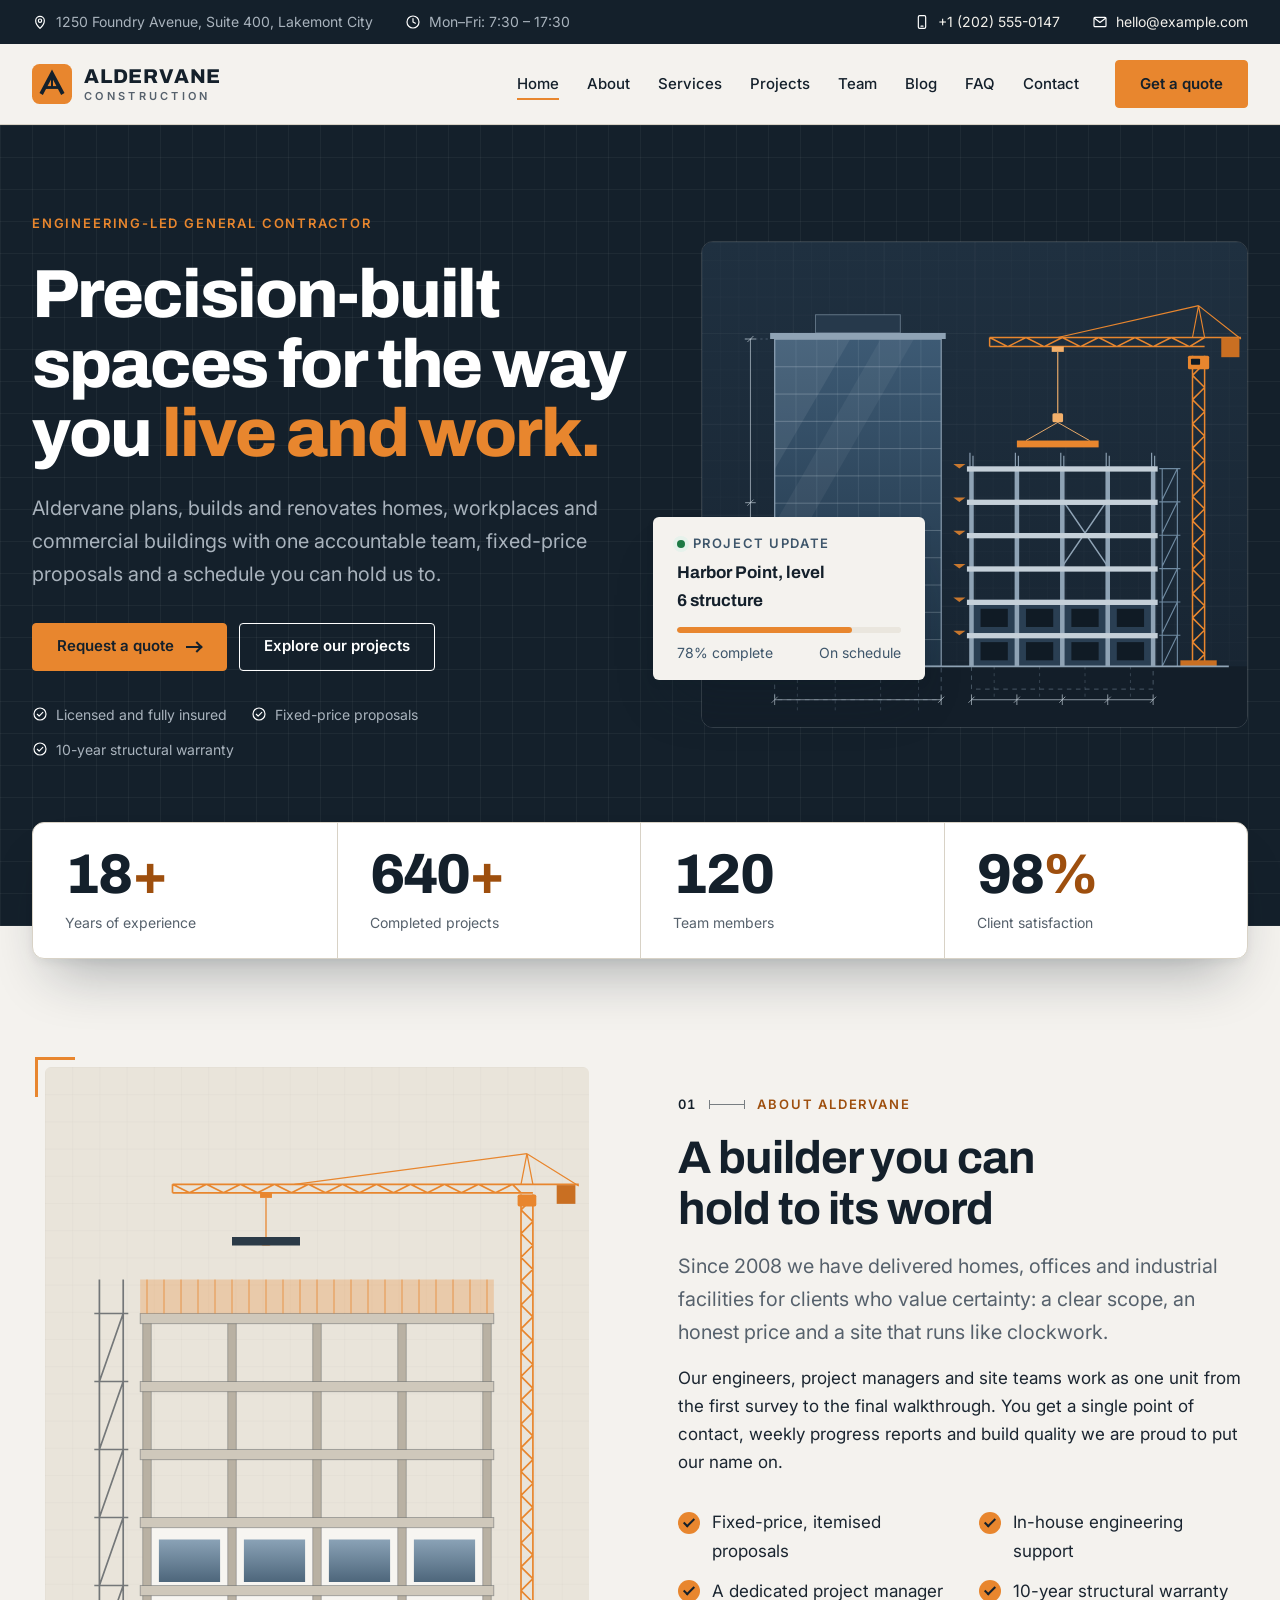
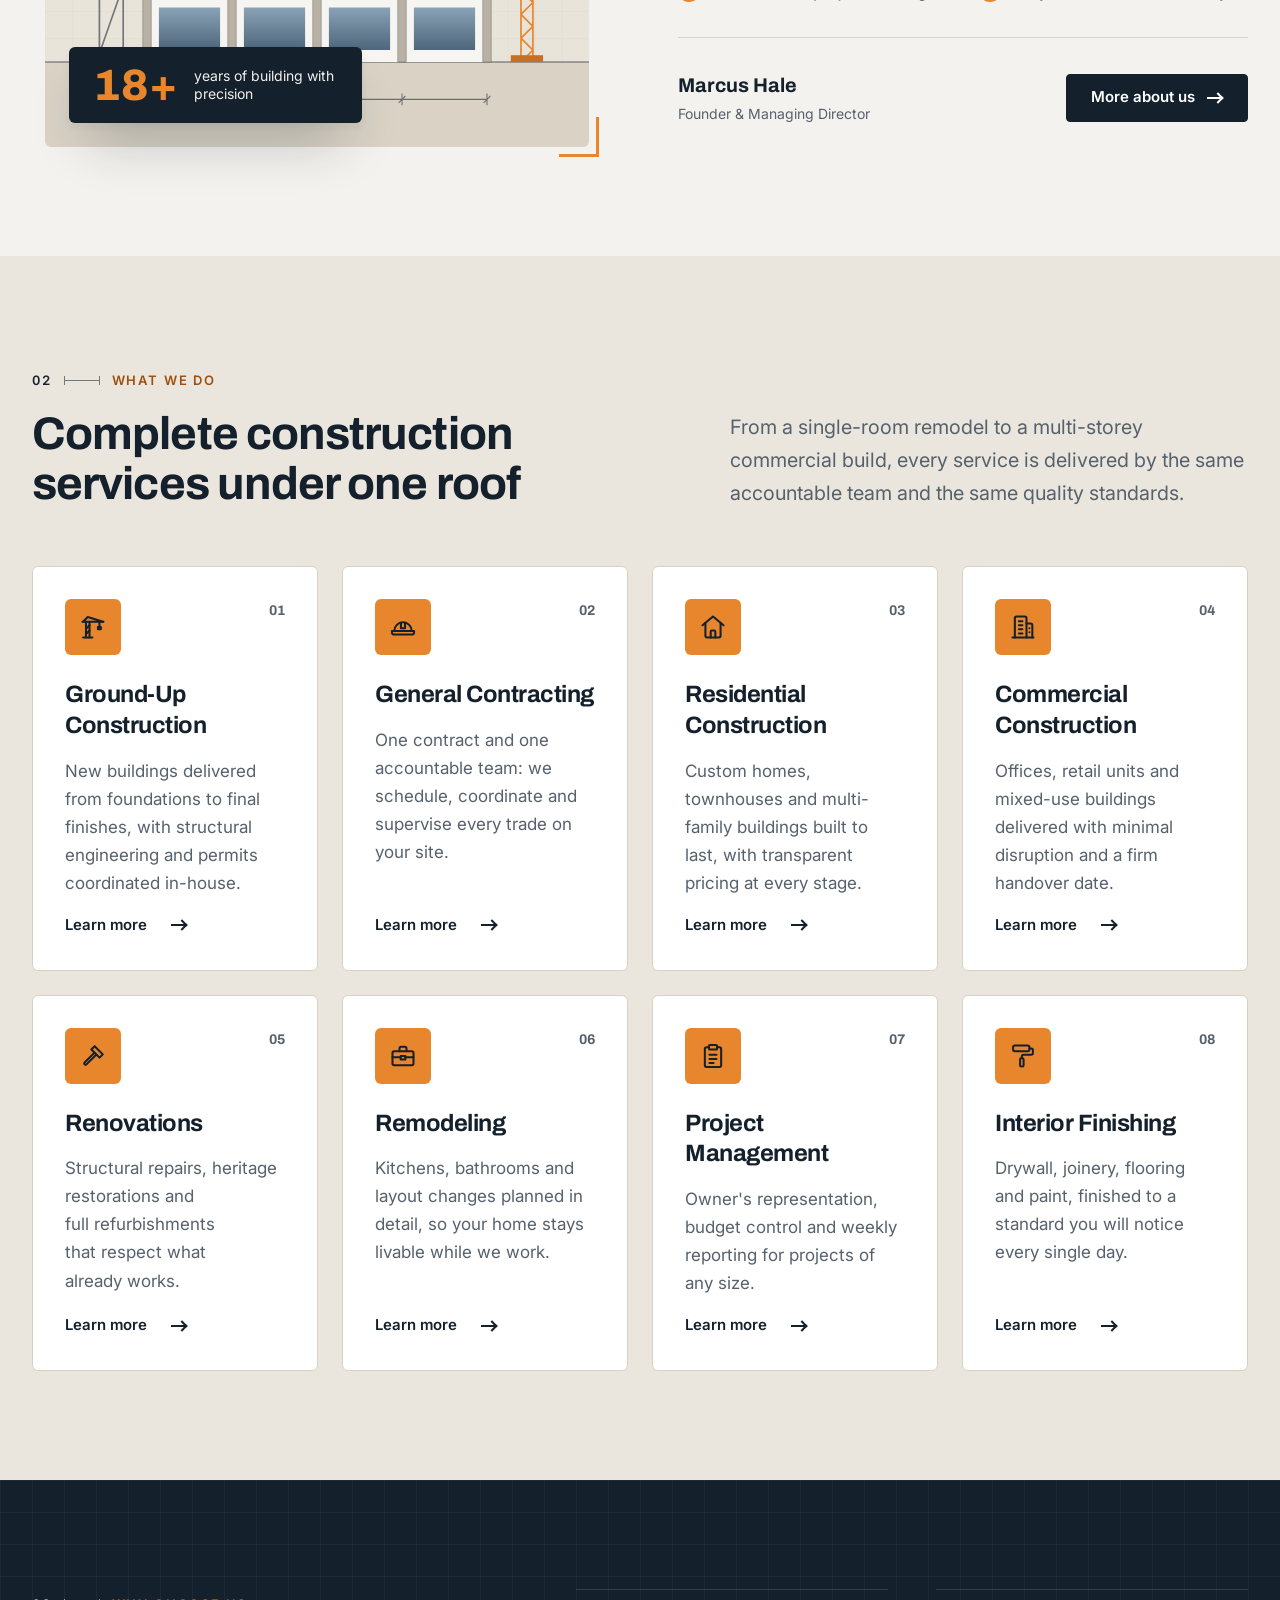
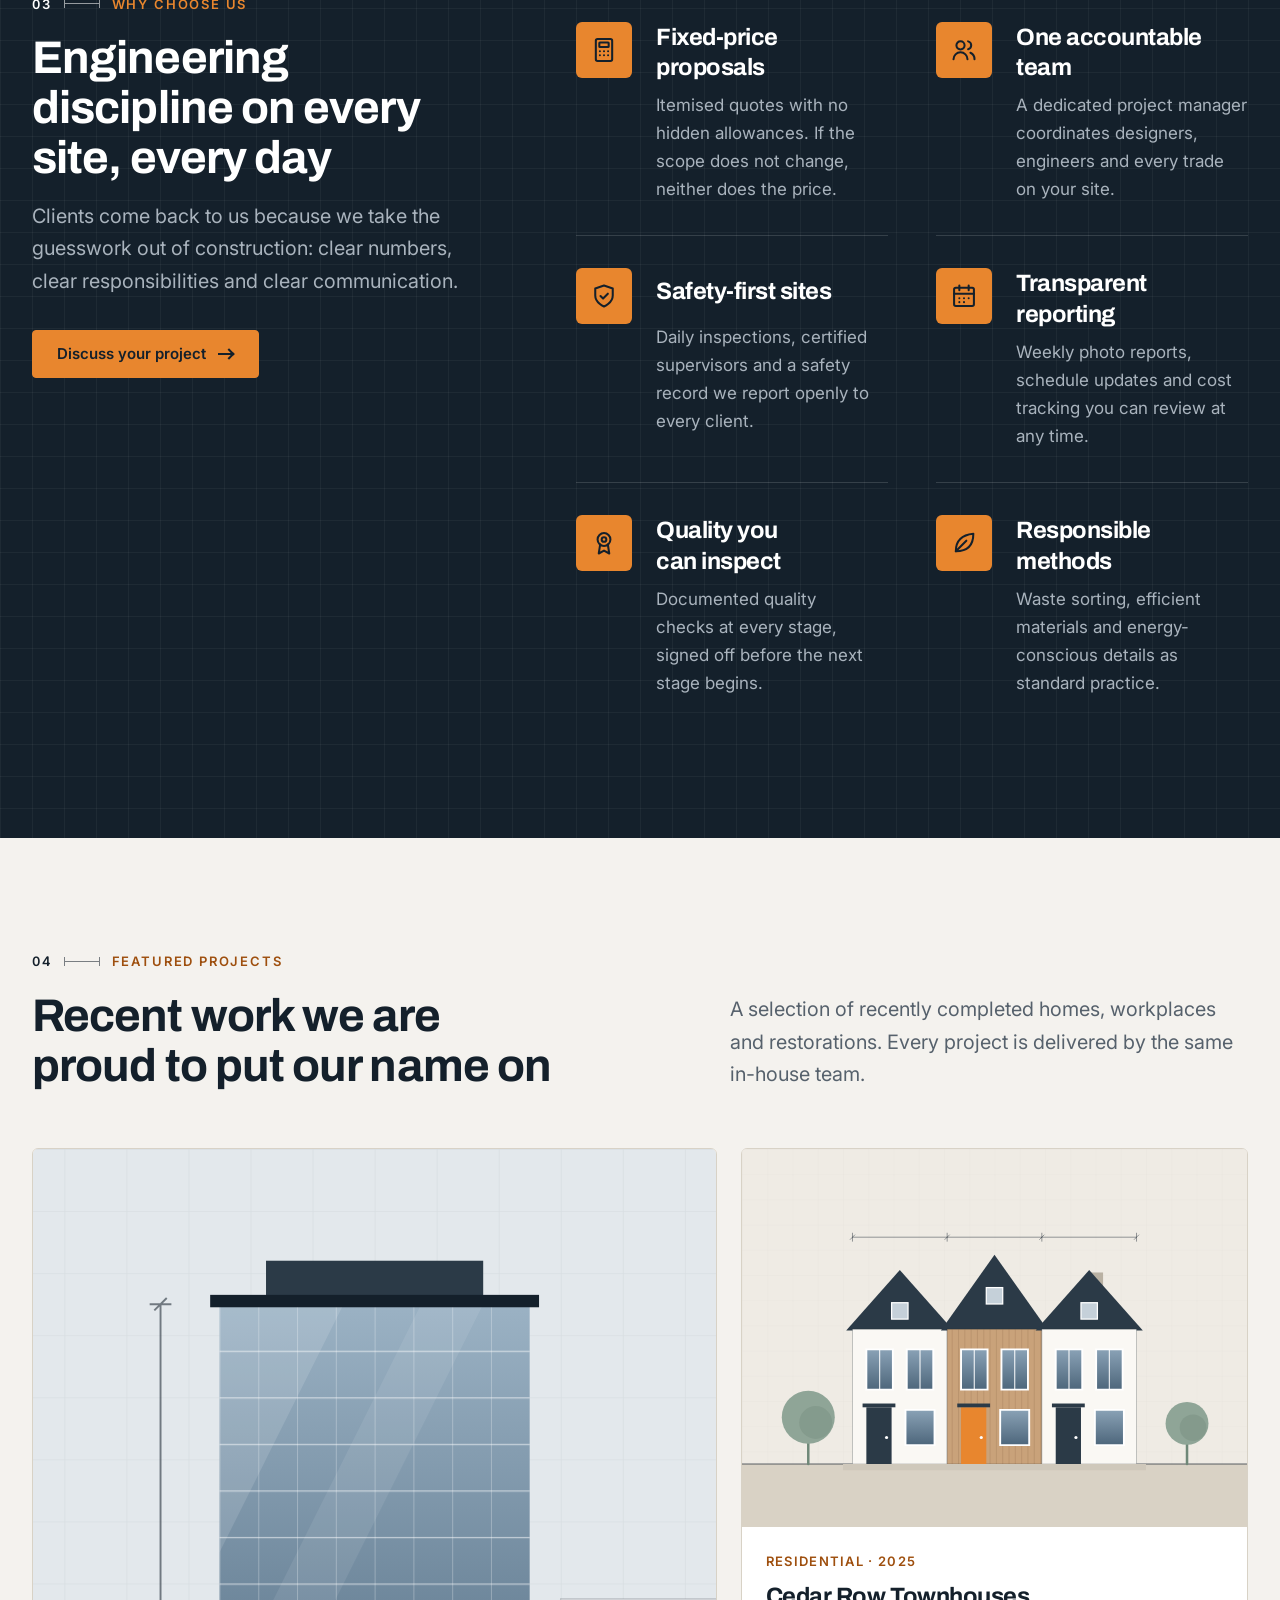
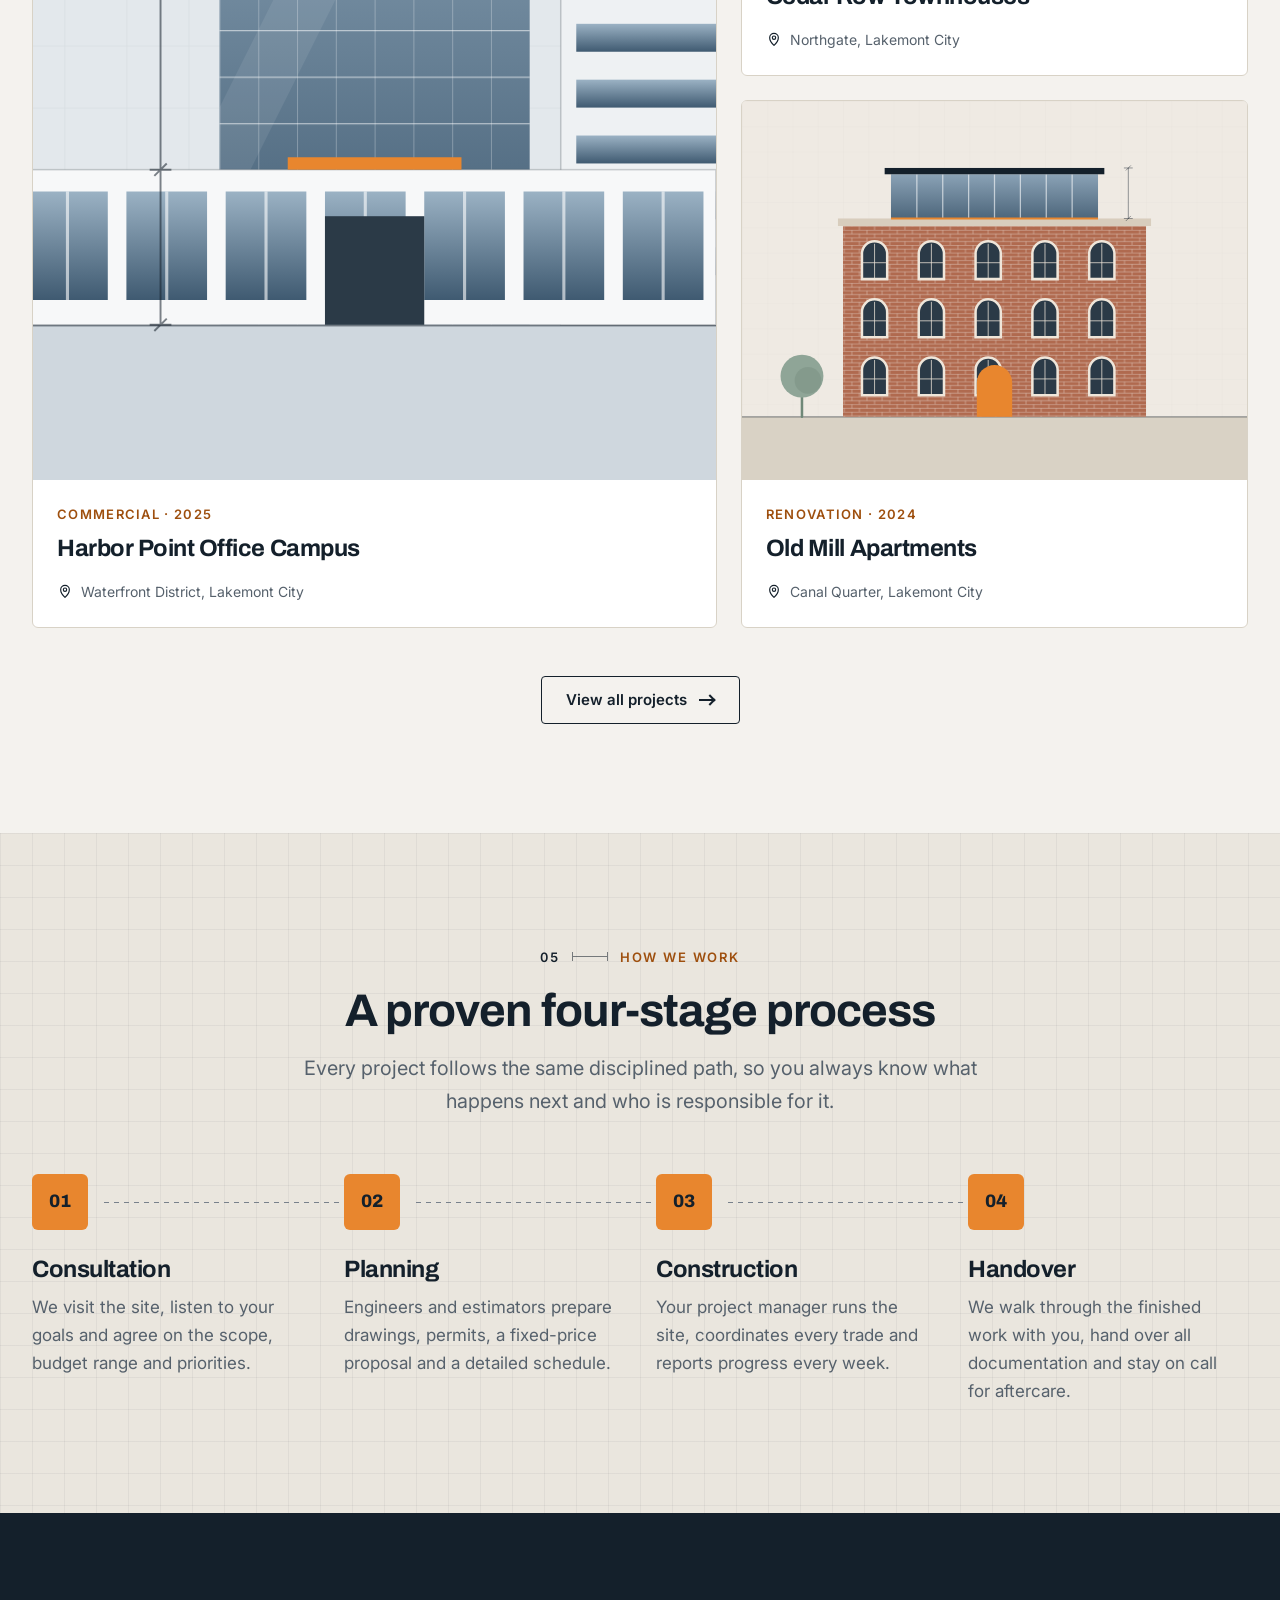
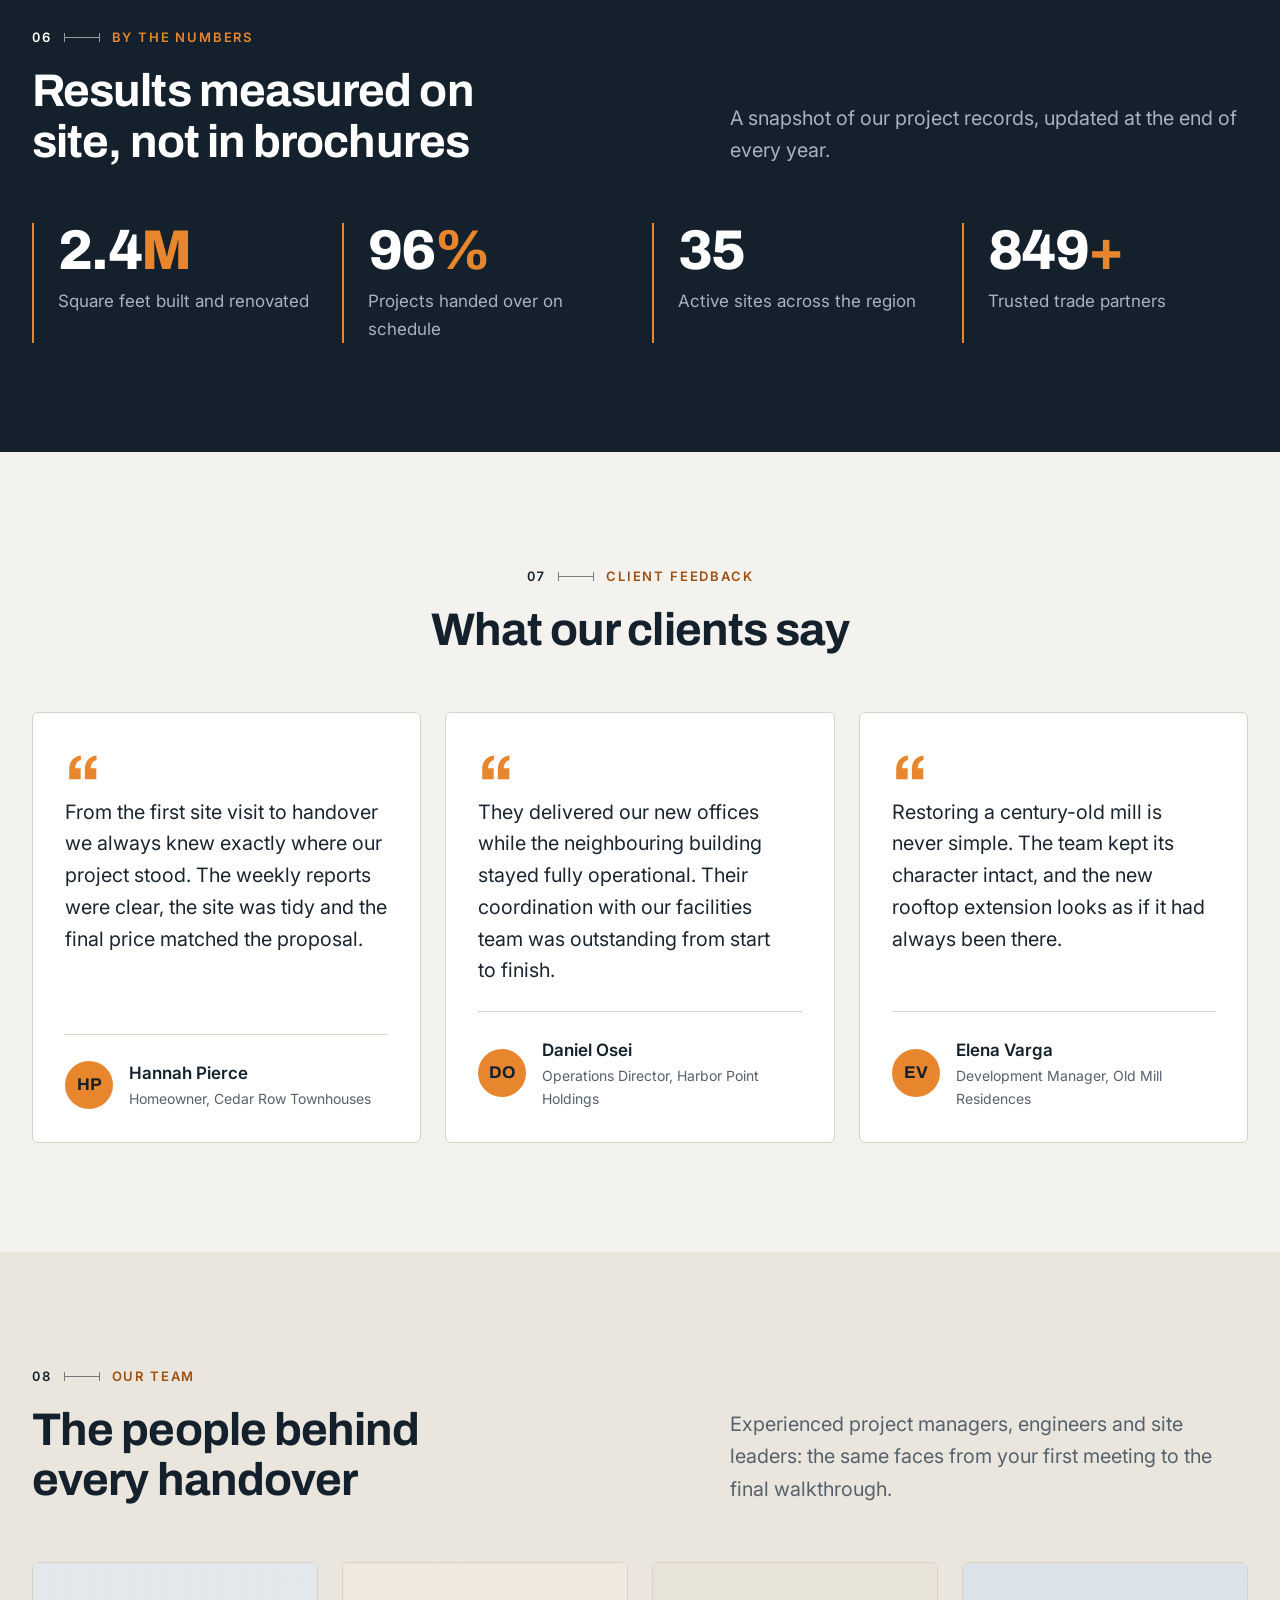
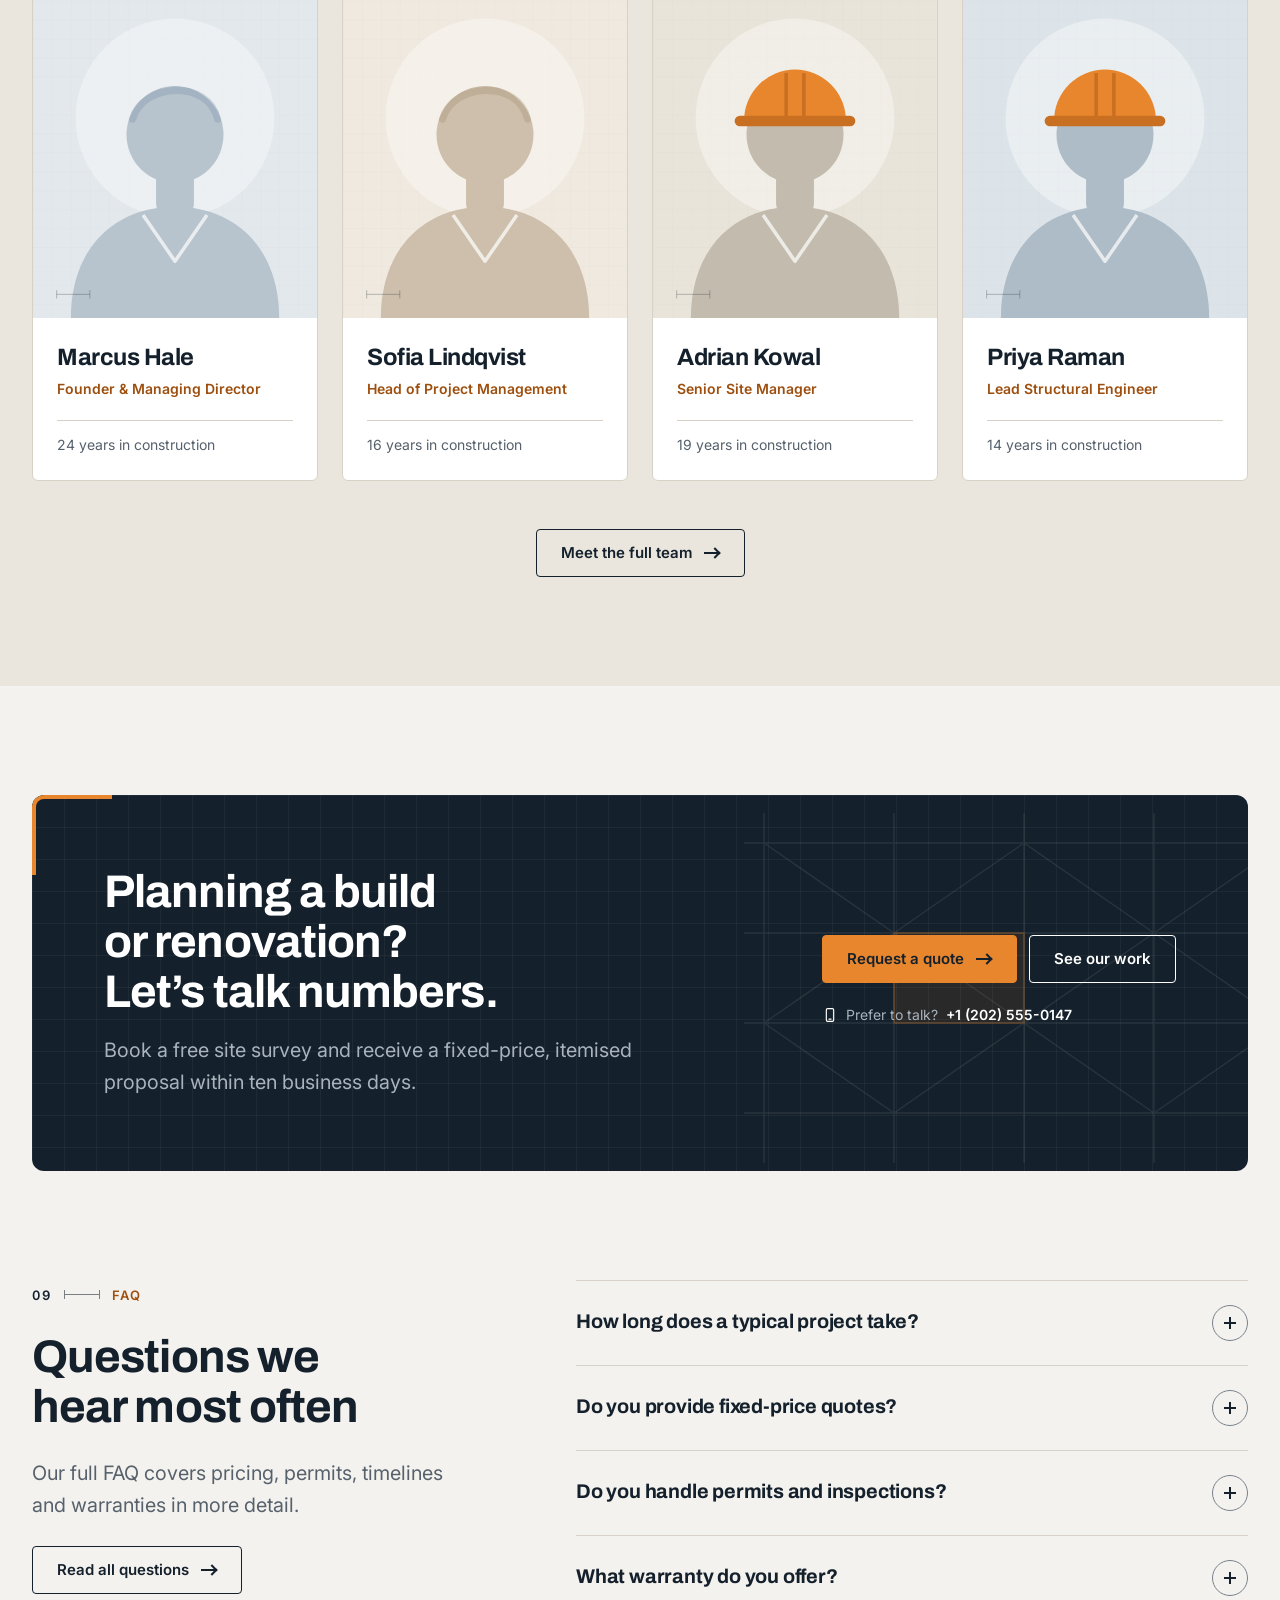
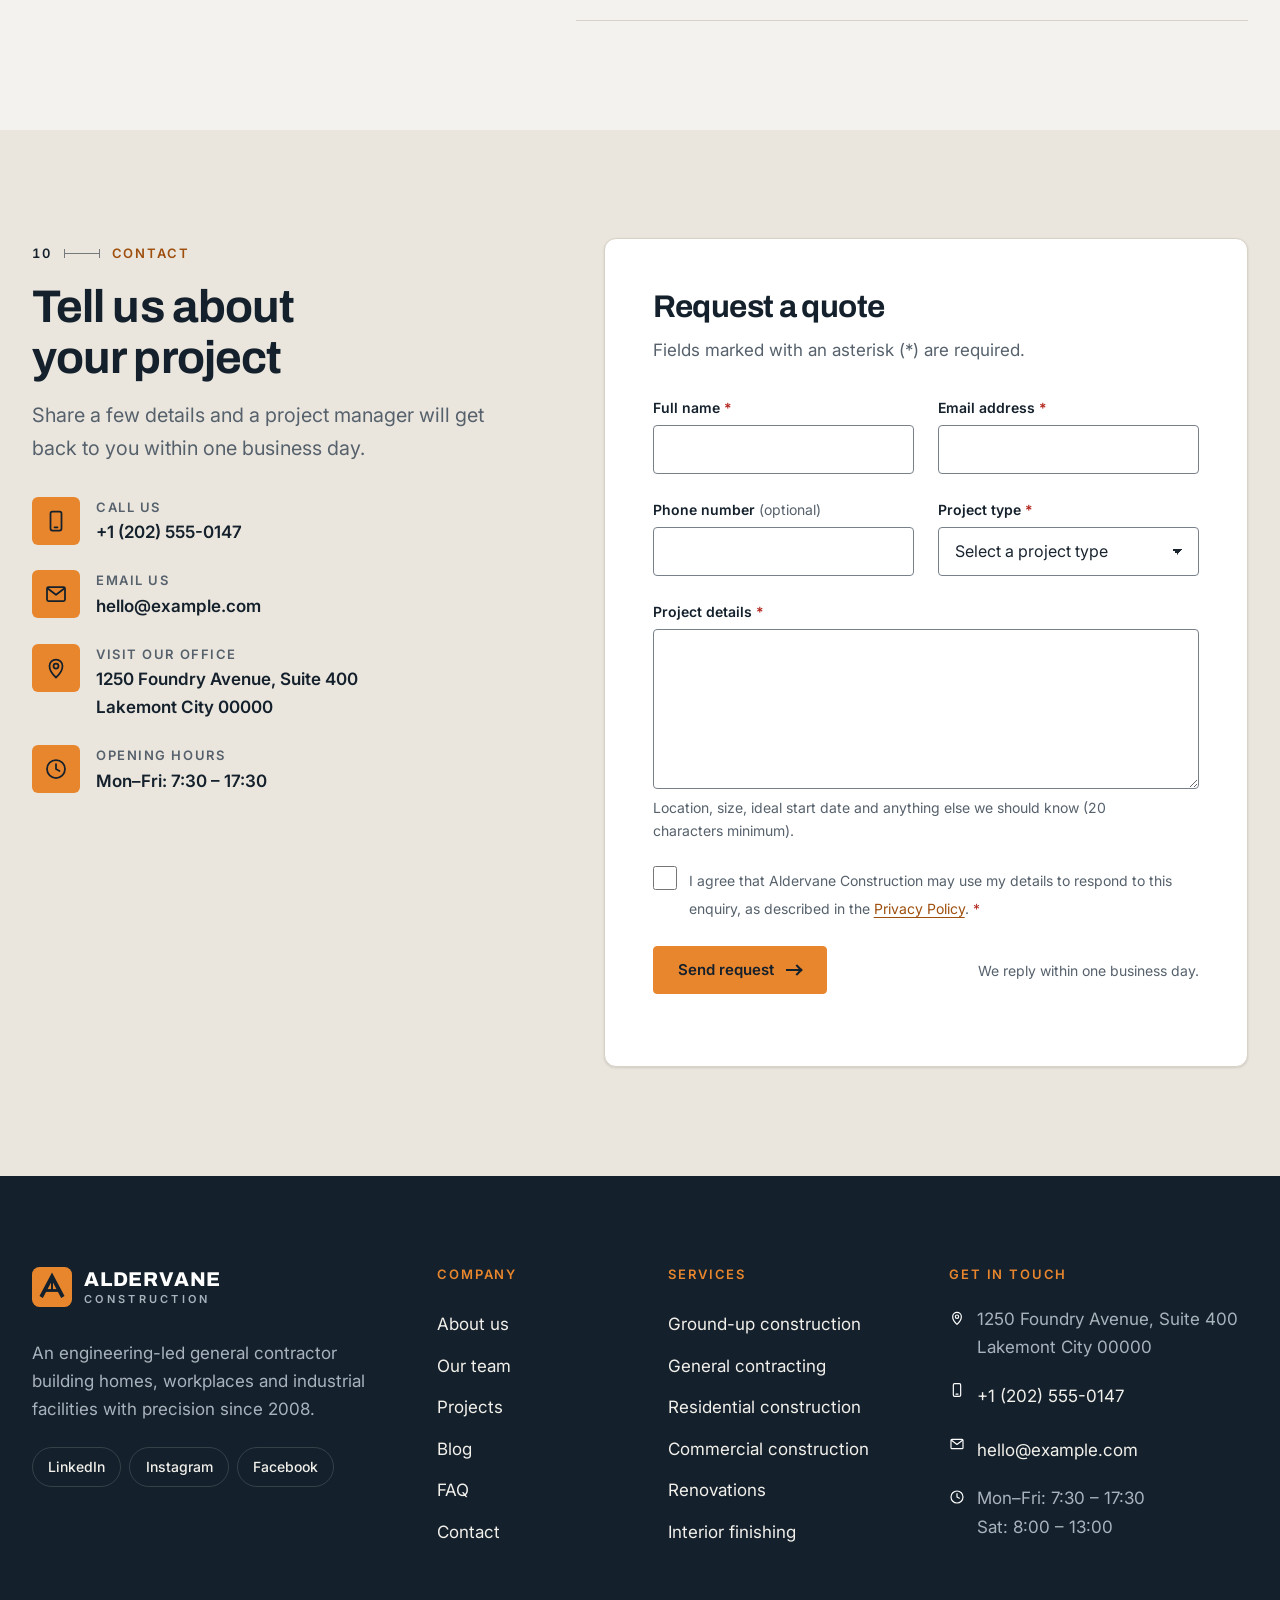
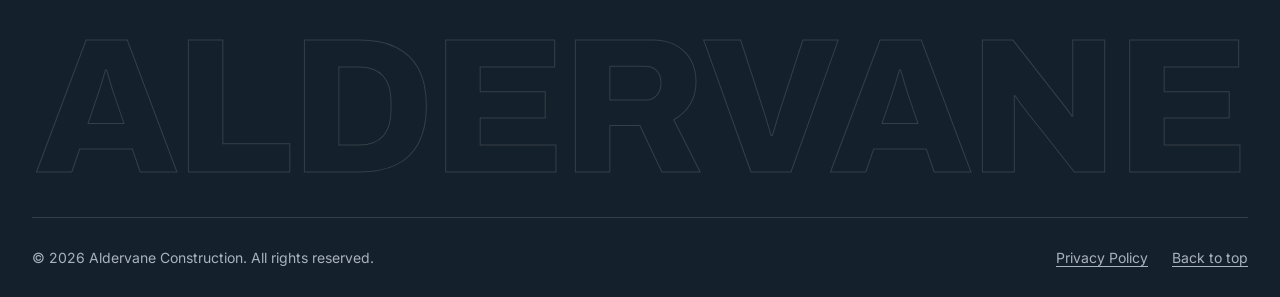
==== commit 1ce31711: "Change social media links to placeholders Updated social media links to use placeholders." ====
--- a/index.html
+++ b/index.html
@@ -855,9 +855,9 @@
                     <p class="site-footer__about">An engineering-led general contractor building homes, workplaces and industrial facilities with precision since 2008.</p>
                     <!-- Social profiles: replace the URLs with your own profile pages -->
                     <ul class="social-links" aria-label="Social media">
-                        <li><a class="social-links__link" href="https://www.linkedin.com/">LinkedIn</a></li>
-                        <li><a class="social-links__link" href="https://www.instagram.com/">Instagram</a></li>
-                        <li><a class="social-links__link" href="https://www.facebook.com/">Facebook</a></li>
+                        <li><a class="social-links__link" href="#">LinkedIn</a></li>
+                        <li><a class="social-links__link" href="#">Instagram</a></li>
+                        <li><a class="social-links__link" href="#">Facebook</a></li>
                     </ul>
                 </div>
 
